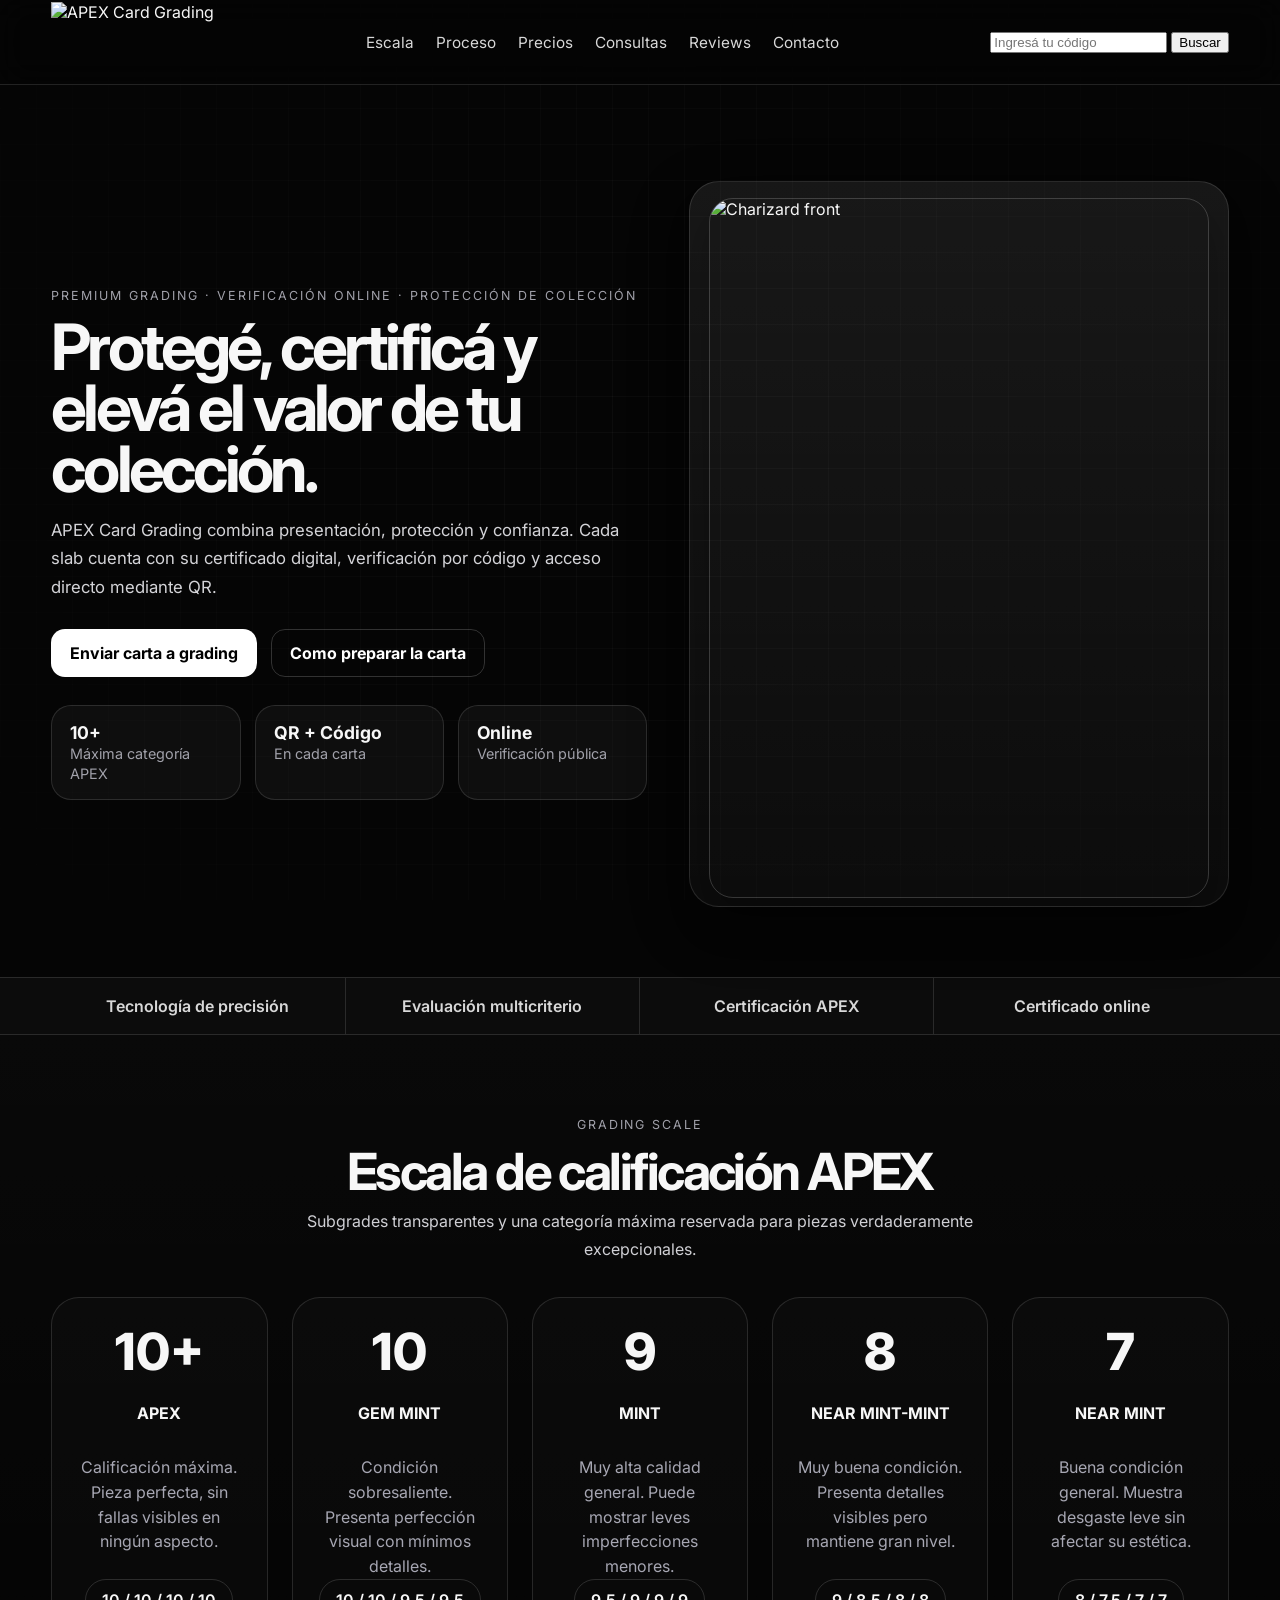
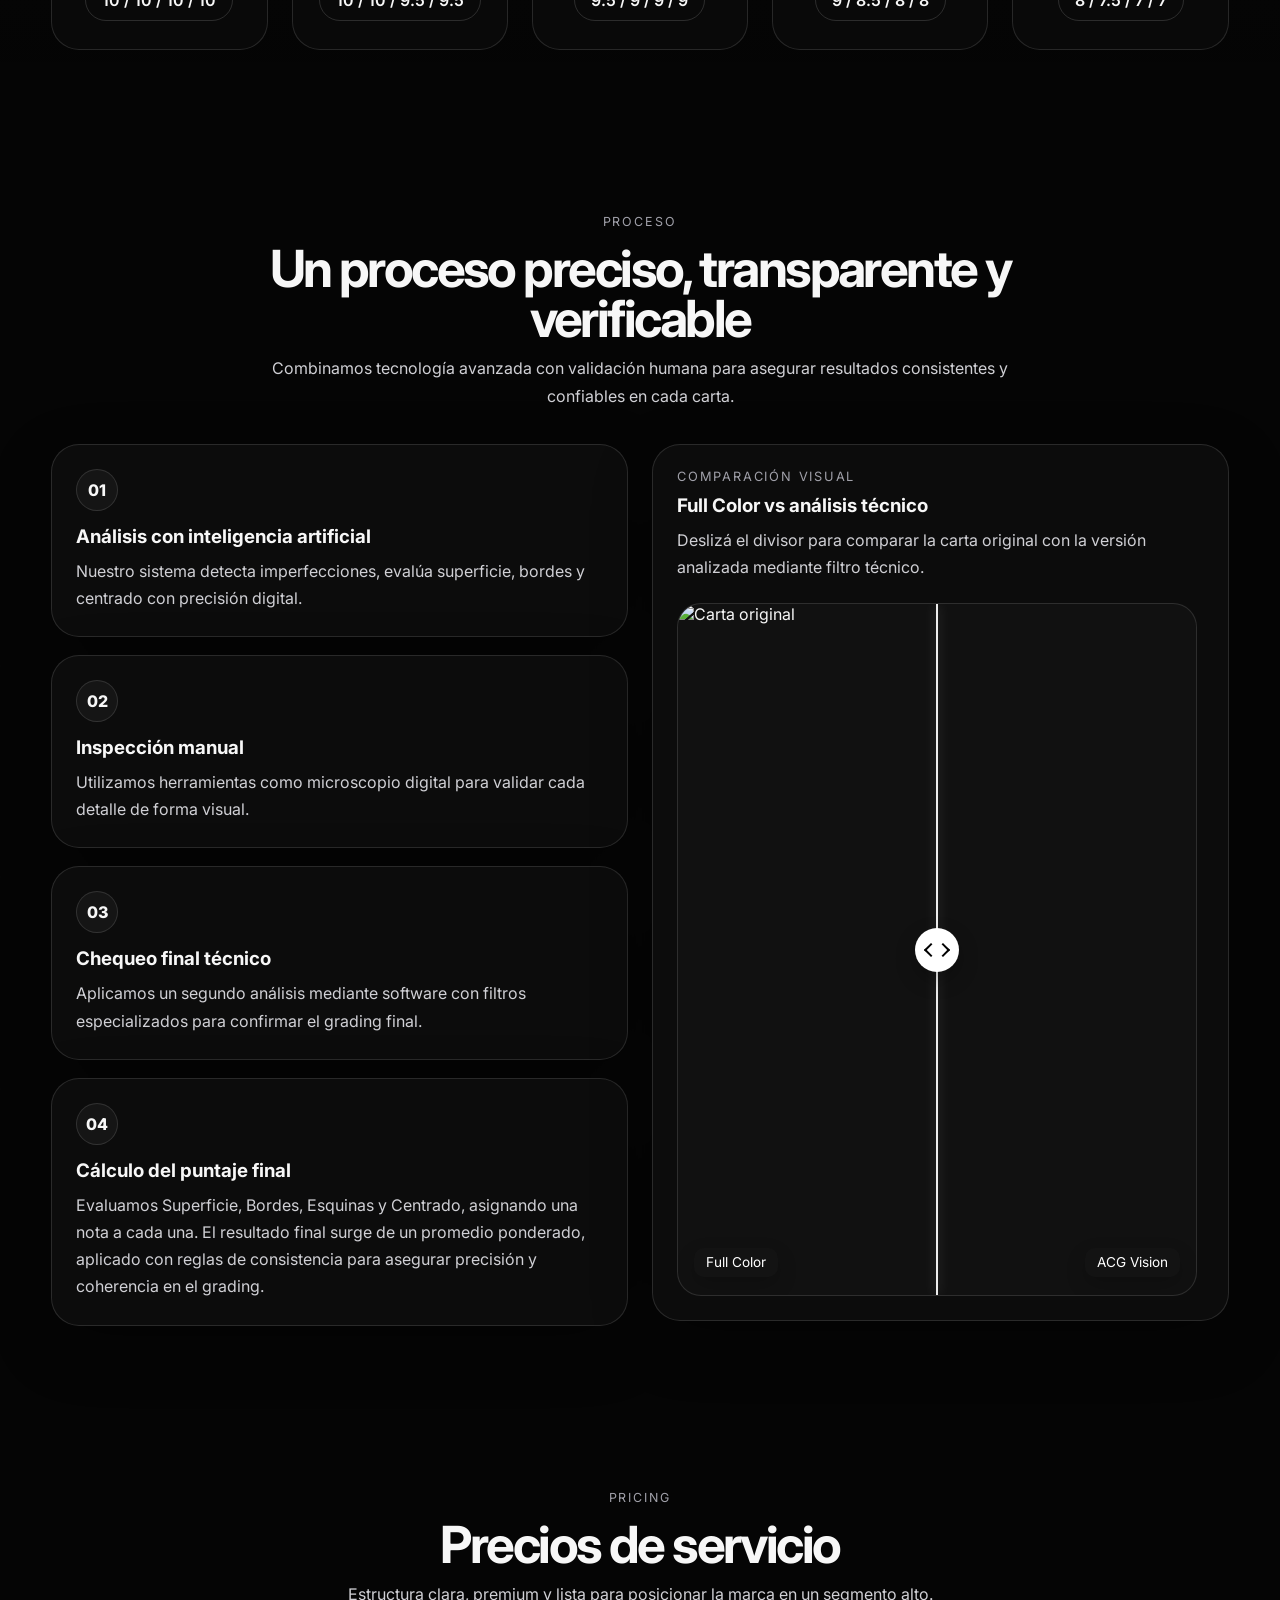
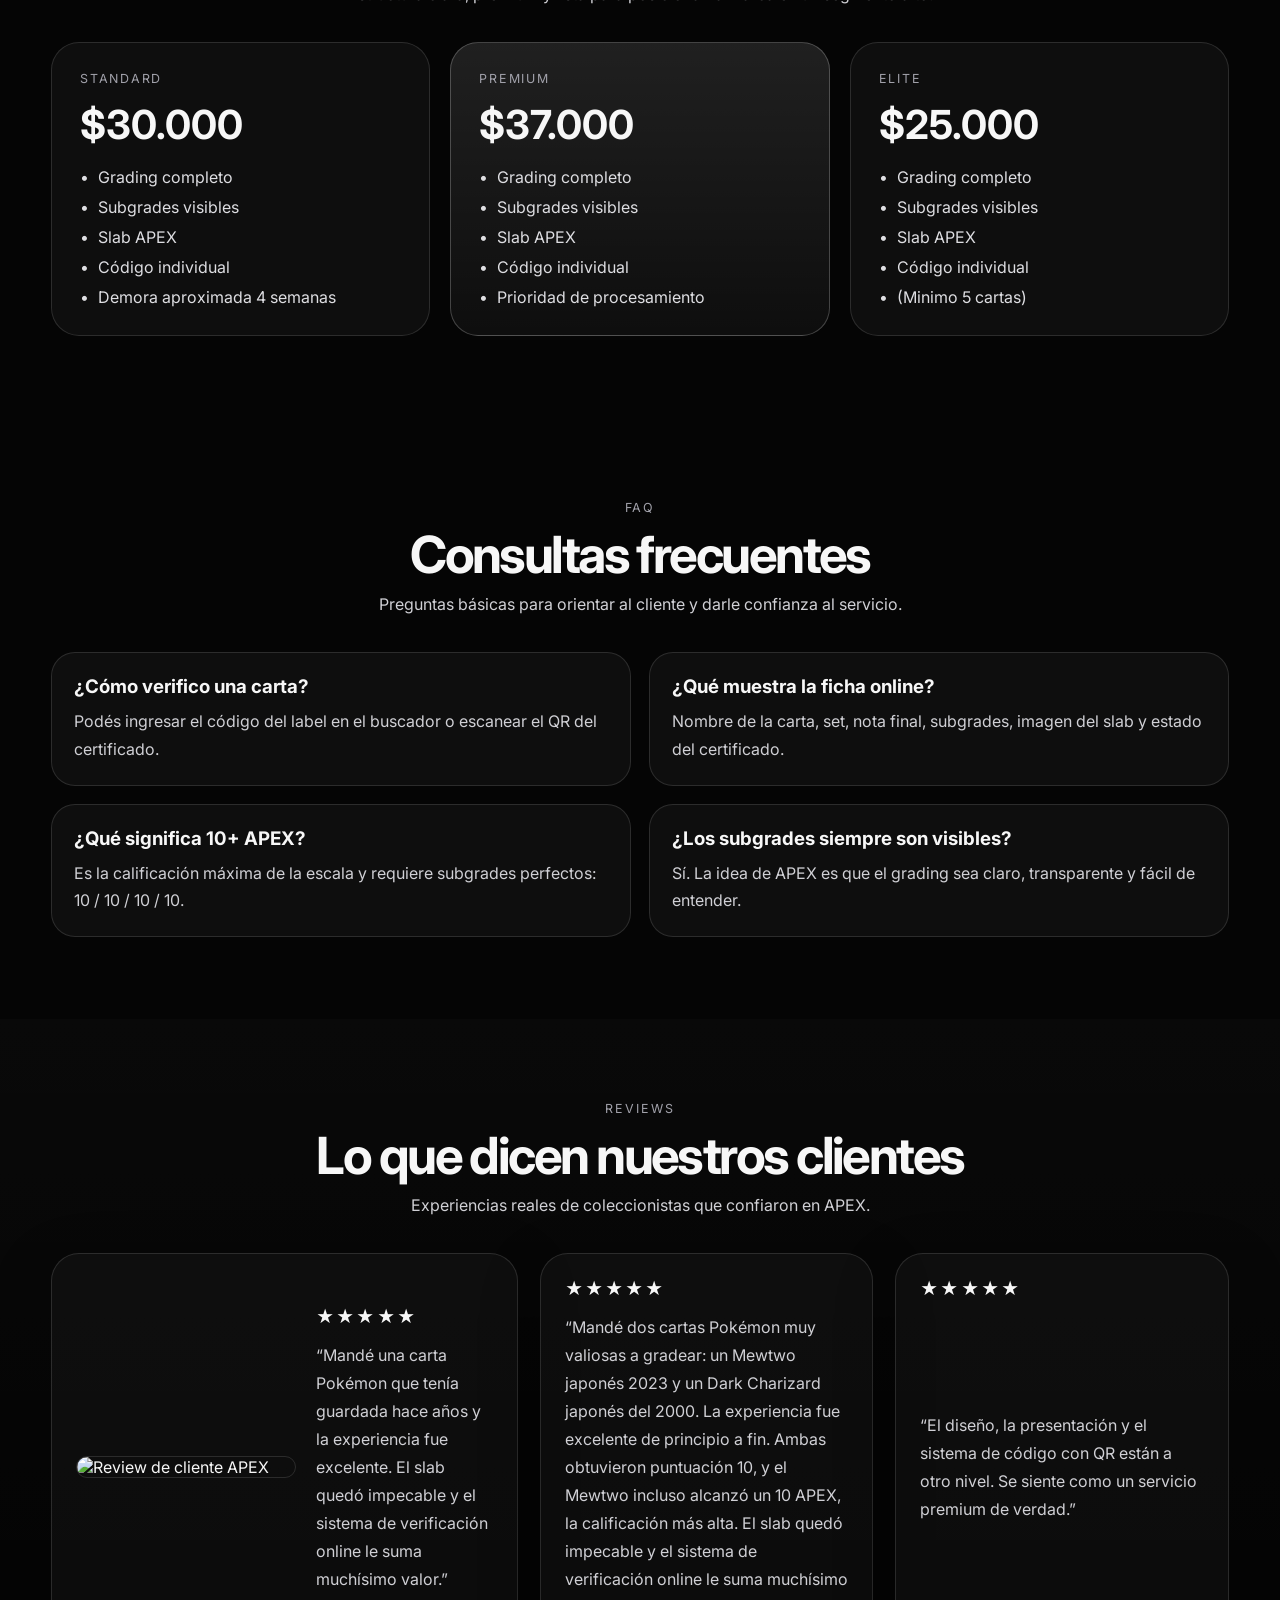
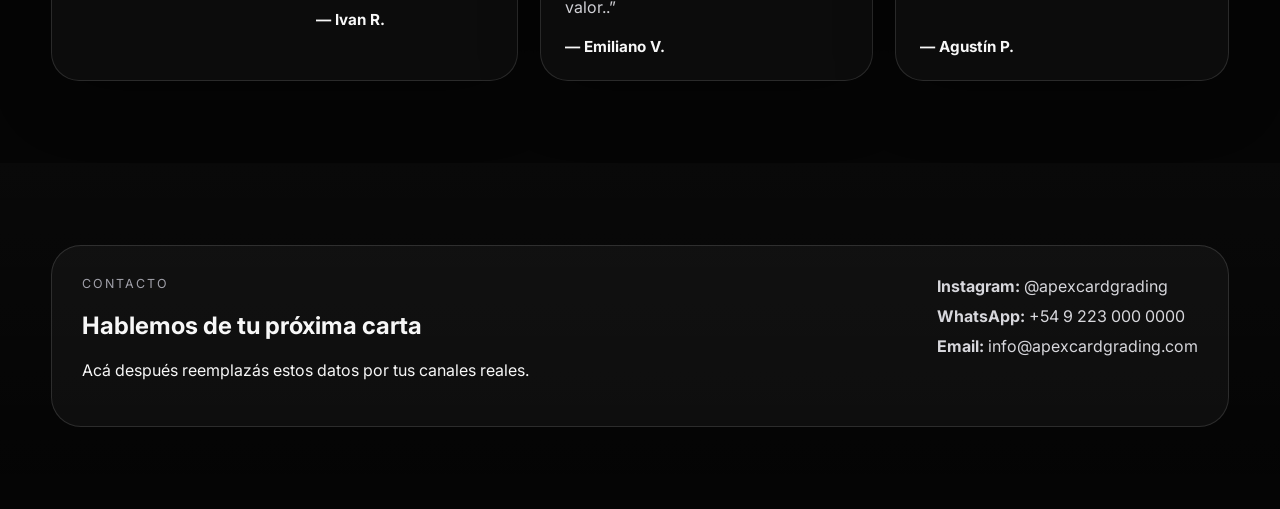
==== index.html @ 81beba3e "Add files via upload" ====
<!DOCTYPE html>
<html lang="es">
<head>
  <meta charset="UTF-8" />
  <meta name="viewport" content="width=device-width, initial-scale=1.0" />
  <title>APEX Card Grading</title>
  <meta name="description" content="APEX Card Grading. Grading premium para cartas coleccionables con verificación por código y QR." />
  <link rel="preconnect" href="https://fonts.googleapis.com">
  <link rel="preconnect" href="https://fonts.gstatic.com" crossorigin>
  <link href="https://fonts.googleapis.com/css2?family=Inter:wght@400;500;600;700;800;900&display=swap" rel="stylesheet">
  <link rel="stylesheet" href="styles.css" />
</head>
<body>
  <div class="bg-grid"></div>

  <header class="site-header">
    <div class="container nav-wrap">
      <a href="#top" class="brand">
        <img src="assets/Logo-Apex .png" alt="APEX Card Grading" class="brand-logo" />
      </a>

      <nav class="nav">
        <a href="#escala">Escala</a>
        <a href="#proceso">Proceso</a>
        <a href="#precios">Precios</a>

        <a href="#consultas">Consultas</a>
        <a href="#reviews">Reviews</a>
        <a href="#contacto">Contacto</a>
      </nav>

     <form class="header-search" id="headerSearchForm">
  <input
    type="text"
    id="headerCertInput"
    placeholder="Ingresá tu código"
    aria-label="Buscar certificado"
  />
  <button type="submit" class="header-search-btn">Buscar</button>
</form>
  </header>

  <main id="top">
    <section class="hero">
      <div class="container hero-grid">
        <div class="hero-copy">
          <p class="eyebrow">Premium grading · Verificación online · Protección de colección</p>
          <h1>Protegé, certificá y elevá el valor de tu colección.</h1>
          <p class="lead">
            APEX Card Grading combina presentación, protección y confianza. Cada slab cuenta con su
            certificado digital, verificación por código y acceso directo mediante QR.
          </p>
<div class="hero-actions">
  <a href="submit.html" class="btn btn-solid">Enviar carta a grading</a>
  <a href="how-to-prepare.html" class="btn btn-outline">Como preparar la carta</a>
</div>

          <div class="hero-stats">
            <div>
              <strong>10+</strong>
              <span>Máxima categoría APEX</span>
            </div>
            <div>
              <strong>QR + Código</strong>
              <span>En cada carta</span>
            </div>
            <div>
              <strong>Online</strong>
              <span>Verificación pública</span>
            </div>
          </div>
        </div>

        <div class="hero-card-wrap">
          <div class="floating-card">
            <div class="card-topline">
              <strong></strong>
            </div>

            <div class="flip-card" aria-label="Carta Charizard">
              <div class="flip-card-inner">
                <div class="flip-card-front">
                  <img src="assets/charizard-front.png" alt="Charizard front" />
                </div>
                <div class="flip-card-back">
                  <img src="assets/charizard-back.png" alt="Charizard back" />
                </div>
              </div>
            </div>

          </div>
        </div>
      </div>
    </section>

    <section class="trust-bar">
      <div class="container trust-grid">
        <div><span>Tecnología de precisión</span></div>
        <div><span>Evaluación multicriterio</span></div>
        <div><span>Certificación APEX</span></div>
        <div><span>Certificado online</span></div>
      </div>
    </section>

    <section class="section alt" id="escala">
      <div class="container">
        <div class="section-heading">
          <p class="eyebrow">Grading scale</p>
          <h2>Escala de calificación APEX</h2>
          <p>Subgrades transparentes y una categoría máxima reservada para piezas verdaderamente excepcionales.</p>
        </div>

        <div class="grades-grid">
          <article class="grade-card apex-plus">
            <div class="grade-number">10+</div>
            <h3>APEX</h3>
            <p>Calificación máxima. Pieza perfecta, sin fallas visibles en ningún aspecto.</p>
            <span class="grade-rule">10 / 10 / 10 / 10</span>
          </article>

          <article class="grade-card">
            <div class="grade-number">10</div>
            <h3>GEM MINT</h3>
            <p>Condición sobresaliente. Presenta perfección visual con mínimos detalles.</p>
           <span class="grade-rule">10 / 10 / 9.5 / 9.5</span>
          </article>

          

          <article class="grade-card">
            <div class="grade-number">9</div>
            <h3>MINT</h3>
            <p>Muy alta calidad general. Puede mostrar leves imperfecciones menores.</p>
            <span class="grade-rule">9.5 / 9 / 9 / 9</span>
          </article>

          <article class="grade-card">
            <div class="grade-number">8</div>
            <h3>NEAR MINT-MINT</h3>
            <p>Muy buena condición. Presenta detalles visibles pero mantiene gran nivel.</p>
            <span class="grade-rule">9 / 8.5 / 8 / 8</span>
          </article>

          <article class="grade-card">
            <div class="grade-number">7</div>
            <h3>NEAR MINT</h3>
            <p>Buena condición general. Muestra desgaste leve sin afectar su estética.</p>
            <span class="grade-rule">8 / 7.5 / 7 / 7</span>
          </article>
        </div>
      </div>
    </section>

        </div>
      </div>
    </section>

    <section class="section" id="proceso">
  <div class="container">
    <div class="section-heading">
      <p class="eyebrow">Proceso</p>
      <h2>Un proceso preciso, transparente y verificable</h2>
      <p>
        Combinamos tecnología avanzada con validación humana para asegurar
        resultados consistentes y confiables en cada carta.
      </p>
    </div>

    <div class="process-grid">
      <div class="process-steps">
        <article class="process-card">
          <span class="process-number">01</span>
          <h3>Análisis con inteligencia artificial</h3>
          <p>
            Nuestro sistema detecta imperfecciones, evalúa superficie, bordes y
            centrado con precisión digital.
          </p>
        </article>

        <article class="process-card">
          <span class="process-number">02</span>
          <h3>Inspección manual</h3>
          <p>
            Utilizamos herramientas como microscopio digital para validar cada
            detalle de forma visual.
          </p>
        </article>

        <article class="process-card">
          <span class="process-number">03</span>
          <h3>Chequeo final técnico</h3>
          <p>
            Aplicamos un segundo análisis mediante software con filtros
            especializados para confirmar el grading final.
          </p>
        </article>

                <article class="process-card">
          <span class="process-number">04</span>
          <h3>Cálculo del puntaje final</h3>
          <p>
            Evaluamos Superficie, Bordes, Esquinas y Centrado, asignando una nota a cada una.
            El resultado final surge de un promedio ponderado, aplicado con reglas de
            consistencia para asegurar precisión y coherencia en el grading.
          </p>
        </article>
      </div>

      <div class="process-visual-card">
        <p class="process-visual-label">Comparación visual</p>
        <h3>Full Color vs análisis técnico</h3>
        <p class="process-visual-copy">
          Deslizá el divisor para comparar la carta original con la versión
          analizada mediante filtro técnico.
        </p>
<div class="image-compare" id="imageCompare">
  <img
    src="assets/card-original.png"
    alt="Carta original"
    class="compare-base"
  />

  <img
    src="assets/card-ai-scan.png"
    alt="Carta con filtro técnico"
    class="compare-top"
    id="compareTop"
  />

  <div class="compare-divider" id="compareDivider">
    <span class="compare-handle"></span>
  </div>

  <div class="compare-tag compare-tag-left">Full Color</div>
  <div class="compare-tag compare-tag-right">ACG Vision</div>
</div>
      </div>
    </div>
  </div>
</section>

</section>

    <section class="section" id="precios">
      <div class="container">
        <div class="section-heading">
          <p class="eyebrow">Pricing</p>
          <h2>Precios de servicio</h2>
          <p>Estructura clara, premium y lista para posicionar la marca en un segmento alto.</p>
        </div>

        <div class="pricing-grid">
          <article class="pricing-card">
            <p class="plan-tag">STANDARD</p>
            <h3>$30.000</h3>
            <ul>
              <li>Grading completo</li>
              <li>Subgrades visibles</li>
              <li>Slab APEX</li>
              <li>Código individual</li>
              <li>Demora aproximada 4 semanas</li>
            </ul>
          </article>

          <article class="pricing-card featured">
            <p class="plan-tag">PREMIUM</p>
            <h3>$37.000</h3>
            <ul>
              <li>Grading completo</li>
              <li>Subgrades visibles</li>
              <li>Slab APEX</li>
              <li>Código individual</li>
              <li>Prioridad de procesamiento</li>
            </ul>
          </article>

          <article class="pricing-card">
            <p class="plan-tag">ELITE</p>
            <h3>$25.000</h3>
            <ul>
              <li>Grading completo</li>
              <li>Subgrades visibles</li>
              <li>Slab APEX</li>
              <li>Código individual</li>
              <li>(Minimo 5 cartas)</li>
            </ul>
          </article>
        </div>
      </div>
    </section>




    <section class="section" id="consultas">
      <div class="container">
        <div class="section-heading">
          <p class="eyebrow">FAQ</p>
          <h2>Consultas frecuentes</h2>
          <p>Preguntas básicas para orientar al cliente y darle confianza al servicio.</p>
        </div>

        <div class="faq-grid">
          <article class="faq-card">
            <h3>¿Cómo verifico una carta?</h3>
            <p>Podés ingresar el código del label en el buscador o escanear el QR del certificado.</p>
          </article>

          <article class="faq-card">
            <h3>¿Qué muestra la ficha online?</h3>
            <p>Nombre de la carta, set, nota final, subgrades, imagen del slab y estado del certificado.</p>
          </article>

          <article class="faq-card">
            <h3>¿Qué significa 10+ APEX?</h3>
            <p>Es la calificación máxima de la escala y requiere subgrades perfectos: 10 / 10 / 10 / 10.</p>
          </article>

          <article class="faq-card">
            <h3>¿Los subgrades siempre son visibles?</h3>
            <p>Sí. La idea de APEX es que el grading sea claro, transparente y fácil de entender.</p>
          </article>
        </div>
      </div>
    </section>

<section class="section alt" id="reviews">
  <div class="container">
    <div class="section-heading">
      <p class="eyebrow">Reviews</p>
      <h2>Lo que dicen nuestros clientes</h2>
      <p>Experiencias reales de coleccionistas que confiaron en APEX.</p>
    </div>

    <div class="reviews-grid">
      <article class="review-card review-card-featured">
        <div class="review-image-wrap">
          <img src="assets/review-example copia.png" alt="Review de cliente APEX" class="review-image" />
        </div>

        <div class="review-content">
          <div class="review-stars">★★★★★</div>
          <p class="review-text">
            “Mandé una carta Pokémon que tenía guardada hace años y la experiencia fue excelente.
            El slab quedó impecable y el sistema de verificación online le suma muchísimo valor.”
          </p>
          <span class="review-author">— Ivan R.</span>
        </div>
      </article>

      <article class="review-card">
        <div class="review-stars">★★★★★</div>
        <p class="review-text">
          “Mandé dos cartas Pokémon muy valiosas a gradear:
          un Mewtwo japonés 2023 y un Dark Charizard japonés del 2000.
          La experiencia fue excelente de principio a fin. Ambas obtuvieron puntuación 10,
          y el Mewtwo incluso alcanzó un 10 APEX, la calificación más alta.
          El slab quedó impecable y el sistema de verificación online le suma muchísimo valor..” 
        </p>
        <span class="review-author">— Emiliano V.</span>
      </article>

      <article class="review-card">
        <div class="review-stars">★★★★★</div>
        <p class="review-text">
          “El diseño, la presentación y el sistema de código con QR están a otro nivel. Se siente
          como un servicio premium de verdad.”
        </p>
        <span class="review-author">— Agustín P.</span>
      </article>
    </div>
  </div>
</section>

    <section class="section alt" id="contacto">
      <div class="container">
        <div class="contact-card">
          <div>
            <p class="eyebrow">Contacto</p>
            <h2>Hablemos de tu próxima carta</h2>
            <p>Acá después reemplazás estos datos por tus canales reales.</p>
          </div>

          <div class="contact-info">
            <p><strong>Instagram:</strong> @apexcardgrading</p>
            <p><strong>WhatsApp:</strong> +54 9 223 000 0000</p>
            <p><strong>Email:</strong> info@apexcardgrading.com</p>
          </div>
        </div>
      </div>
    </section>
  </main>

  <script src="data.js"></script>
  <script src="script.js"></script>

  <script src="data.js"></script>

<script>
  document.addEventListener("DOMContentLoaded", function () {
    const input = document.getElementById("certInput");
    const button = document.getElementById("verifyBtn");
    const result = document.getElementById("verifyResult");

    if (!input || !button || !result) {
      console.error("Faltan elementos del buscador");
      return;
    }

    button.addEventListener("click", function () {
      const code = input.value.trim();

      if (!code) {
        result.textContent = "Ingresá un número de certificado.";
        return;
      }

      if (window.certificates && window.certificates[code]) {
        result.textContent = "Certificado encontrado.";
        window.location.href = "verify.html?id=" + encodeURIComponent(code);
      } else {
        result.textContent = "Certificado no encontrado.";
      }
    });

    input.addEventListener("keydown", function (event) {
      if (event.key === "Enter") {
        event.preventDefault();
        button.click();
      }
    });
  });
</script>
<script src="data.js"></script>

<script>
  document.addEventListener("DOMContentLoaded", function () {
    const certificates = window.certificates || {};

    // Buscador de la sección "verificación"
    const input = document.getElementById("certInput");
    const button = document.getElementById("verifyBtn");
    const result = document.getElementById("verifyResult");

    if (input && button && result) {
      const runMainSearch = function () {
        const code = input.value.trim();

        if (!code) {
          result.textContent = "Ingresá un número de certificado.";
          return;
        }

        if (certificates[code]) {
          result.textContent = "Certificado encontrado.";
          window.location.href = "verify.html?id=" + encodeURIComponent(code);
        } else {
          result.textContent = "Certificado no encontrado.";
        }
      };

      button.addEventListener("click", runMainSearch);

      input.addEventListener("keydown", function (event) {
        if (event.key === "Enter") {
          event.preventDefault();
          runMainSearch();
        }
      });
    }

    // Buscador del header
    const headerForm = document.getElementById("headerSearchForm");
    const headerInput = document.getElementById("headerCertInput");

    if (headerForm && headerInput) {
      headerForm.addEventListener("submit", function (event) {
        event.preventDefault();

        const code = headerInput.value.trim();

        if (!code) {
          alert("Ingresá un número de certificado.");
          return;
        }

        if (certificates[code]) {
          window.location.href = "verify.html?id=" + encodeURIComponent(code);
        } else {
          alert("Certificado no encontrado.");
        }
      });
    }
  });
</script>
  
</body>
</html>
---- styles.css ----
:root{
  --bg:#050505;
  --bg-soft:#0d0d0f;
  --card:rgba(255,255,255,0.04);
  --card-strong:rgba(255,255,255,0.07);
  --line:rgba(255,255,255,0.12);
  --line-strong:rgba(255,255,255,0.18);
  --white:#f7f7f7;
  --muted:#a1a1aa;
  --accent:#ffffff;
  --shadow:0 20px 60px rgba(0,0,0,.32);
}

*{box-sizing:border-box}
html{scroll-behavior:smooth}
body{
  margin:0;
  background:var(--bg);
  color:var(--white);
  font-family:"Inter", Arial, Helvetica, sans-serif;
}
img{max-width:100%;display:block}
a{text-decoration:none;color:inherit}
.container{width:min(1180px, 92vw);margin:0 auto}

.bg-grid{
  position:fixed;
  inset:0;
  background:
    linear-gradient(rgba(255,255,255,0.03) 1px, transparent 1px),
    linear-gradient(90deg, rgba(255,255,255,0.03) 1px, transparent 1px);
  background-size:36px 36px;
  mask-image:radial-gradient(circle at center, rgba(0,0,0,1), rgba(0,0,0,.1));
  pointer-events:none;
  z-index:-1;
}

.site-header{
  position:sticky;
  top:0;
  z-index:100;
  background:rgba(5,5,5,.78);
  backdrop-filter:blur(16px);
  border-bottom:1px solid var(--line);
}
.nav-wrap{
  min-height:84px;
  display:flex;
  align-items:center;
  justify-content:space-between;
  gap:24px;
}
.brand{
  display:flex;
  align-items:center;
  gap:14px;
}
.brand-logo{
  height:80px;
  width:auto;
}
.nav{
  display:flex;
  gap:22px;
  align-items:center;
}
.nav a{
  color:#d8d8d8;
  font-size:.96rem;
}
.nav a:hover{color:#fff}

.btn{
  display:inline-flex;
  align-items:center;
  justify-content:center;
  min-height:48px;
  padding:0 18px;
  border-radius:14px;
  font-weight:700;
  transition:.2s ease;
  cursor:pointer;
  border:1px solid transparent;
}
.btn-solid{
  background:#fff;
  color:#000;
}
.btn-solid:hover{transform:translateY(-1px)}
.btn-outline{
  border-color:var(--line-strong);
  background:transparent;
  color:#fff;
}
.btn-outline:hover{
  background:rgba(255,255,255,0.05);
}
.btn-light{
  border-color:var(--line-strong);
  background:rgba(255,255,255,0.05);
  color:#fff;
}

.hero{
  padding:96px 0 70px;
}
.hero-grid{
  display:grid;
  grid-template-columns:1.05fr .95fr;
  gap:42px;
  align-items:center;
}
.eyebrow{
  margin:0 0 14px;
  color:var(--muted);
  text-transform:uppercase;
  letter-spacing:.16em;
  font-size:.78rem;
}
h1{
  margin:0 0 16px;
  font-size:clamp(2.4rem, 5vw, 5.2rem);
  line-height:.95;
  letter-spacing:-.06em;
}
.lead{
  margin:0;
  color:#d4d4d8;
  font-size:1.05rem;
  line-height:1.7;
  max-width:680px;
}
.hero-actions{
  display:flex;
  gap:14px;
  flex-wrap:wrap;
  margin:28px 0;
}
.hero-stats{
  display:grid;
  grid-template-columns:repeat(3,1fr);
  gap:14px;
  max-width:720px;
}
.hero-stats div{
  border:1px solid var(--line);
  background:var(--card);
  border-radius:20px;
  padding:16px 18px;
}
.hero-stats strong{
  display:block;
  font-size:1.1rem;
}
.hero-stats span{
  color:var(--muted);
  font-size:.9rem;
}

.floating-card{
  border:1px solid var(--line);
  background:linear-gradient(180deg, rgba(255,255,255,0.08), rgba(255,255,255,0.03));
  border-radius:30px;
  padding:8px;
  box-shadow:var(--shadow);
}
.card-topline{
  display:flex;
  align-items:center;
  justify-content:space-between;
  gap:14px;
  margin-bottom:8px;
  color:#d5d5d5;
  font-size:.88rem;
}
.flip-card{
  width:min(100%, 500px);
  aspect-ratio: 0.714 / 1;
  perspective:1200px;
  margin:0 auto;
}
.flip-card-inner{
  position:relative;
  width:100%;
  height:100%;
  transition:transform .8s cubic-bezier(.2,.7,.2,1);
  transform-style:preserve-3d;
}
.flip-card:hover .flip-card-inner{
  transform:rotateY(180deg);
}
.flip-card-front,
.flip-card-back{
  position:absolute;
  inset:0;
  backface-visibility:hidden;
  border-radius:24px;
  overflow:hidden;
  border:1px solid rgba(255,255,255,.18);
  box-shadow:0 20px 40px rgba(0,0,0,.28);
}
.flip-card-front img,
.flip-card-back img{
  width:100%;
  height:100%;
  object-fit:cover;
}
.flip-card-back{
  transform:rotateY(180deg);
}
.hover-note{
  margin:14px 0 0;
  color:var(--muted);
  text-align:center;
  font-size:.92rem;
}

.trust-bar{
  border-top:1px solid var(--line);
  border-bottom:1px solid var(--line);
  background:rgba(255,255,255,0.03);
}
.trust-grid{
  display:grid;
  grid-template-columns:repeat(4,1fr);
}
.trust-grid div{
  padding:18px 12px;
  text-align:center;
  border-right:1px solid var(--line);
}
.trust-grid div:last-child{border-right:none}
.trust-grid span{
  color:#d8d8d8;
  font-weight:600;
}

.section{
  padding:82px 0;
}
.section.alt{
  background:linear-gradient(180deg, rgba(255,255,255,0.02), rgba(255,255,255,0.00));
}
.section-heading{
  text-align:center;
  max-width:760px;
  margin:0 auto 34px;
}
.section-heading.left{
  text-align:left;
  margin:0;
}
.section-heading h2{
  margin:0 0 12px;
  font-size:clamp(2rem, 4vw, 3.4rem);
  line-height:.98;
  letter-spacing:-.05em;
}
.section-heading p:last-child{
  margin:0;
  color:#d0d0d5;
  line-height:1.7;
}

.grades-grid {
  display: grid;
  grid-template-columns: repeat(5, 1fr);
  gap: 24px;
  align-items: stretch;
}

.grade-card {
  min-height: 335px;
  border: 1px solid rgba(255,255,255,0.12);
  background: rgba(255,255,255,0.02);
  border-radius: 28px;
  padding: 28px 24px;
  display: flex;
  flex-direction: column;
  text-align: center;
}

.grade-card .grade-number {
  font-size: 3.2rem;
  line-height: 1;
  font-weight: 800;
  margin-bottom: 10px;
}

.grade-card h3 {
  margin: 0 0 16px;
  font-size: 1rem;
  min-height: 52px;
  display: flex;
  align-items: center;
  justify-content: center;
}

.grade-card p {
  margin: 0;
  color: #a7a7b3;
  line-height: 1.55;
  max-width: 220px;
  margin-left: auto;
  margin-right: auto;
}

.grade-card .grade-rule {
  margin-top: auto;
  align-self: center;
  display: inline-flex;
  align-items: center;
  justify-content: center;
  min-height: 42px;
  padding: 0 16px;
  border-radius: 999px;
  border: 1px solid rgba(255,255,255,0.14);
  font-weight: 600;
}

@media (max-width: 1200px) {
  .grades-grid {
    grid-template-columns: repeat(3, 1fr);
  }
}

@media (max-width: 768px) {
  .grades-grid {
    grid-template-columns: 1fr;
  }

  .grade-card {
    min-height: auto;
  }

  .grade-card h3 {
    min-height: auto;
  }
}

.pricing-grid{
  display:grid;
  grid-template-columns:repeat(3,1fr);
  gap:20px;
}
.pricing-card{
  border:1px solid var(--line);
  background:var(--card);
  border-radius:28px;
  padding:28px;
}
.pricing-card.featured{
  border-color:rgba(255,255,255,0.22);
  background:linear-gradient(180deg, rgba(255,255,255,0.11), rgba(255,255,255,0.04));
}
.plan-tag{
  margin:0 0 14px;
  color:var(--muted);
  letter-spacing:.14em;
  text-transform:uppercase;
  font-size:.78rem;
}
.pricing-card h3{
  font-size:2.5rem;
  margin:0 0 18px;
}
.pricing-card ul{
  list-style:none;
  padding:0;
  margin:0;
  display:grid;
  gap:10px;
}
.pricing-card li{
  padding-left:18px;
  position:relative;
  color:#dedee2;
}
.pricing-card li::before{
  content:"•";
  position:absolute;
  left:0;
  top:0;
}

.verification-layout{
  display:grid;
  grid-template-columns:1fr 1fr;
  gap:26px;
  align-items:center;
}
.verify-box{
  border:1px solid var(--line);
  background:var(--card);
  border-radius:28px;
  padding:26px;
  display:grid;
  gap:12px;
}
.verify-box label{
  font-size:.92rem;
  color:#d9d9de;
}
.verify-form{
  display:flex;
  gap:12px;
  flex-wrap:wrap;
}
.verify-form input{
  flex:1 1 320px;
  min-height:52px;
  border-radius:14px;
  border:1px solid var(--line);
  background:rgba(255,255,255,0.03);
  color:#fff;
  padding:0 14px;
  font-size:1rem;
}
.verify-result{
  min-height:24px;
  color:#d6d6db;
}
.verify-help{
  margin:0;
  color:var(--muted);
  line-height:1.6;
}

.faq-grid{
  display:grid;
  grid-template-columns:repeat(2,1fr);
  gap:18px;
}
.faq-card{
  border:1px solid var(--line);
  background:var(--card);
  border-radius:24px;
  padding:22px;
}
.faq-card h3{
  margin-top:0;
  margin-bottom:10px;
}
.faq-card p{
  margin:0;
  color:#d0d0d5;
  line-height:1.7;
}

.contact-card{
  border:1px solid var(--line);
  background:var(--card);
  border-radius:30px;
  padding:30px;
  display:flex;
  justify-content:space-between;
  align-items:flex-start;
  gap:28px;
}
.contact-info p{
  margin:0 0 10px;
  color:#d7d7dc;
}

@media (max-width: 1050px){
  .hero-grid,
  .verification-layout,
  .certificate-layout{
    grid-template-columns:1fr;
  }
  .grades-grid{
    grid-template-columns:repeat(2,1fr);
  }
}

@media (max-width: 820px){
  .nav{display:none}
  .hero-stats,
  .trust-grid,
  .pricing-grid,
  .faq-grid,
  .cert-grid,
  .subgrades-grid{
    grid-template-columns:1fr;
  }
  .grades-grid{
    grid-template-columns:1fr;
  }
  .contact-card{
    flex-direction:column;
  }
  .brand-logo{
    height:38px;
  }
  .site-header .btn-light{
    display:none;
  }
}.reviews-grid {
  display: grid;
  grid-template-columns: 1.4fr 1fr 1fr;
  gap: 22px;
  align-items: stretch;
}

.review-card {
  border: 1px solid var(--line);
  background: rgba(255,255,255,0.03);
  border-radius: 28px;
  padding: 24px;
  box-shadow: var(--shadow);
  display: flex;
  flex-direction: column;
  justify-content: space-between;
}

.review-card-featured {
  display: grid;
  grid-template-columns: 220px 1fr;
  gap: 20px;
  align-items: center;
}

.review-image-wrap {
  width: 100%;
}

.review-image {
  width: 100%;
  height: 100%;
  max-height: 260px;
  object-fit: cover;
  border-radius: 20px;
  border: 1px solid var(--line);
  display: block;
}

.review-stars {
  font-size: 1.1rem;
  letter-spacing: 0.12em;
  margin-bottom: 14px;
}

.review-text {
  margin: 0 0 16px;
  color: #d0d0d5;
  line-height: 1.75;
  font-size: 1rem;
}

.review-author {
  color: var(--white);
  font-weight: 700;
  font-size: 0.95rem;
}

@media (max-width: 1050px) {
  .reviews-grid {
    grid-template-columns: 1fr;
  }

  .review-card-featured {
    grid-template-columns: 1fr;
  }

  .review-image {
    max-height: 320px;
  }
}

.process-grid {
  display: grid;
  grid-template-columns: 1fr 1fr;
  gap: 24px;
  align-items: start;
}

.process-steps {
  display: grid;
  gap: 18px;
}

.process-card,
.process-visual-card {
  border: 1px solid var(--line);
  background: rgba(255,255,255,0.03);
  border-radius: 28px;
  padding: 24px;
  box-shadow: var(--shadow);
}

.process-number {
  display: inline-flex;
  align-items: center;
  justify-content: center;
  width: 42px;
  height: 42px;
  border-radius: 999px;
  border: 1px solid var(--line);
  background: rgba(255,255,255,0.04);
  font-weight: 800;
  margin-bottom: 14px;
  color: var(--white);
}

.process-card h3,
.process-visual-card h3 {
  margin-top: 0;
  margin-bottom: 10px;
}

.process-card p,
.process-visual-copy {
  margin: 0;
  color: #d0d0d5;
  line-height: 1.7;
}

.process-visual-label {
  margin: 0 0 10px;
  color: var(--muted);
  text-transform: uppercase;
  letter-spacing: 0.14em;
  font-size: 0.8rem;
}

.image-compare {
  position: relative;
  width: 100%;
  max-width: 520px;
  aspect-ratio: 3 / 4;
  margin-top: 22px;
  overflow: hidden;
  border-radius: 24px;
  border: 1px solid var(--line);
  background: #111;
  user-select: none;
}

.compare-base,
.compare-top {
  position: absolute;
  inset: 0;
  width: 100%;
  height: 100%;
  object-fit: cover;
  display: block;
}

.compare-base {
  z-index: 1;
}

.compare-top {
  z-index: 2;
  clip-path: inset(0 0 0 50%);
}

.compare-divider {
  position: absolute;
  top: 0;
  left: 50%;
  width: 2px;
  height: 100%;
  background: rgba(255,255,255,0.92);
  transform: translateX(-50%);
  cursor: ew-resize;
  z-index: 4;
  box-shadow: 0 0 12px rgba(255,255,255,0.25);
}

.compare-handle {
  position: absolute;
  top: 50%;
  left: 50%;
  width: 44px;
  height: 44px;
  transform: translate(-50%, -50%);
  border-radius: 999px;
  background: #fff;
  box-shadow: 0 8px 20px rgba(0,0,0,0.25);
}

.compare-handle::before,
.compare-handle::after {
  content: "";
  position: absolute;
  top: 50%;
  width: 8px;
  height: 8px;
  border-top: 2px solid #000;
  border-right: 2px solid #000;
}

.compare-handle::before {
  left: 11px;
  transform: translateY(-50%) rotate(225deg);
}

.compare-handle::after {
  right: 11px;
  transform: translateY(-50%) rotate(45deg);
}

.compare-tag {
  position: absolute;
  bottom: 18px;
  z-index: 5;
  background: rgba(20,20,20,0.88);
  color: #fff;
  padding: 8px 12px;
  border-radius: 10px;
  font-size: 0.85rem;
  line-height: 1;
  box-shadow: 0 8px 20px rgba(0,0,0,0.2);
}

.compare-tag-left {
  left: 16px;
}

.compare-tag-right {
  right: 16px;
}

@media (max-width: 1050px) {
  .process-grid {
    grid-template-columns: 1fr;
  }

  .image-compare {
    max-width: 100%;
  }
}

/* ===== HOW TO PREPARE PAGE ===== */

.prepare-page {
  display: grid;
  gap: 36px;
}

/* HERO */
.prepare-hero {
  max-width: 760px;
}

.prepare-hero h1 {
  margin: 0 0 14px;
  font-size: clamp(2.2rem, 4vw, 4rem);
  line-height: 0.98;
  letter-spacing: -0.05em;
}

.prepare-lead {
  margin: 0;
  color: #d0d0d5;
  line-height: 1.75;
  font-size: 1.02rem;
}

/* GRID PRINCIPAL */
.prepare-grid {
  display: grid;
  grid-template-columns: 0.95fr 1.05fr;
  gap: 26px;
  align-items: start;
}

/* IMAGEN */
.prepare-image-card {
  border: 1px solid var(--line);
  background: rgba(255,255,255,0.03);
  border-radius: 28px;
  padding: 14px;
  box-shadow: var(--shadow);
  overflow: hidden;
}

.prepare-image {
  width: 100%;
  display: block;
  border-radius: 20px;
  transition: transform 0.4s ease;
}

/* efecto hover PRO */
.prepare-image-card:hover .prepare-image {
  transform: scale(1.04);
}

/* STEPS */
.prepare-steps {
  display: grid;
  gap: 16px;
}

.prepare-step-card {
  border: 1px solid var(--line);
  background: rgba(255,255,255,0.03);
  border-radius: 22px;
  padding: 18px;
  display: grid;
  grid-template-columns: 52px 1fr;
  gap: 16px;
  align-items: start;
  box-shadow: var(--shadow);
  transition: all 0.2s ease;
}

/* hover más premium */
.prepare-step-card:hover {
  transform: translateY(-3px);
  border-color: rgba(255,255,255,0.25);
  background: rgba(255,255,255,0.05);
}

.prepare-step-number {
  width: 52px;
  height: 52px;
  border-radius: 999px;
  border: 1px solid rgba(255,255,255,0.14);
  background: rgba(255,255,255,0.05);
  display: flex;
  align-items: center;
  justify-content: center;
  font-weight: 800;
  font-size: 1rem;
  color: var(--white);
}

.prepare-step-card h3 {
  margin: 2px 0 8px;
  font-size: 1.05rem;
}

.prepare-step-card p {
  margin: 0;
  color: #d0d0d5;
  line-height: 1.65;
}

/* CAJA FINAL */
.prepare-note-box {
  border: 1px solid var(--line);
  background: rgba(255,255,255,0.03);
  border-radius: 28px;
  padding: 22px;
  box-shadow: var(--shadow);
}

.prepare-note-box h2 {
  margin: 0 0 14px;
  font-size: 1.5rem;
}

.prepare-note-box ul {
  margin: 0;
  padding-left: 18px;
  color: #d0d0d5;
  line-height: 1.9;
}

/* BOTONES */
.prepare-actions {
  display: flex;
  gap: 14px;
  flex-wrap: wrap;
}

/* RESPONSIVE */
@media (max-width: 980px) {
  .prepare-grid {
    grid-template-columns: 1fr;
  }

  .prepare-image-card {
    order: -1;
  }
}
/* ===== SUBMIT PAGE ===== */

.submit-page {
  display: grid;
  gap: 36px;
}

.submit-hero {
  max-width: 760px;
}

.submit-hero h1 {
  margin: 0 0 14px;
  font-size: clamp(2.2rem, 4vw, 4rem);
  line-height: 0.98;
  letter-spacing: -0.05em;
}

.submit-lead {
  margin: 0;
  color: #d0d0d5;
  line-height: 1.75;
  font-size: 1.02rem;
}

.submit-grid {
  display: grid;
  grid-template-columns: 1.1fr 0.9fr;
  gap: 26px;
  align-items: start;
}

.submit-form-card,
.submit-info-card,
.submit-steps-card,
.submit-note-card {
  border: 1px solid var(--line);
  background: rgba(255,255,255,0.03);
  border-radius: 28px;
  padding: 24px;
  box-shadow: var(--shadow);
}

.submit-form {
  display: grid;
  gap: 18px;
}

.form-row {
  display: grid;
  grid-template-columns: 1fr 1fr;
  gap: 16px;
}

.form-group {
  display: flex;
  flex-direction: column;
  gap: 8px;
}

.form-group label {
  font-size: 0.92rem;
  color: #d8d8de;
}

.form-group input,
.form-group select,
.form-group textarea {
  width: 100%;
  border-radius: 14px;
  border: 1px solid var(--line);
  background: rgba(255,255,255,0.04);
  color: var(--white);
  padding: 14px 14px;
  font-size: 0.96rem;
  outline: none;
  transition: border-color 0.2s ease, background 0.2s ease;
  font-family: inherit;
}

.form-group input:focus,
.form-group select:focus,
.form-group textarea:focus {
  border-color: rgba(255,255,255,0.24);
  background: rgba(255,255,255,0.06);
}

.form-group textarea {
  resize: vertical;
  min-height: 120px;
}

.submit-actions {
  display: flex;
  gap: 14px;
  flex-wrap: wrap;
  margin-top: 4px;
}

.submit-side {
  display: grid;
  gap: 20px;
}

.submit-info-label {
  margin: 0 0 10px;
  color: var(--muted);
  text-transform: uppercase;
  letter-spacing: 0.14em;
  font-size: 0.8rem;
}

.submit-info-card h2 {
  margin: 0 0 12px;
  font-size: 1.7rem;
  line-height: 1.05;
}

.submit-info-card p,
.submit-step-item p,
.submit-note-card li {
  color: #d0d0d5;
  line-height: 1.7;
}

.submit-steps-card {
  display: grid;
  gap: 18px;
}

.submit-step-item {
  display: grid;
  grid-template-columns: 52px 1fr;
  gap: 14px;
  align-items: start;
}

.submit-step-item span {
  width: 52px;
  height: 52px;
  border-radius: 999px;
  border: 1px solid rgba(255,255,255,0.14);
  background: rgba(255,255,255,0.05);
  display: flex;
  align-items: center;
  justify-content: center;
  font-weight: 800;
  color: var(--white);
}

.submit-step-item h3,
.submit-note-card h3 {
  margin: 2px 0 8px;
}

.submit-step-item p {
  margin: 0;
}

.submit-note-card ul {
  margin: 0;
  padding-left: 18px;
  display: grid;
  gap: 8px;
}

@media (max-width: 980px) {
  .submit-grid {
    grid-template-columns: 1fr;
  }

  .form-row {
    grid-template-columns: 1fr;
  }
}
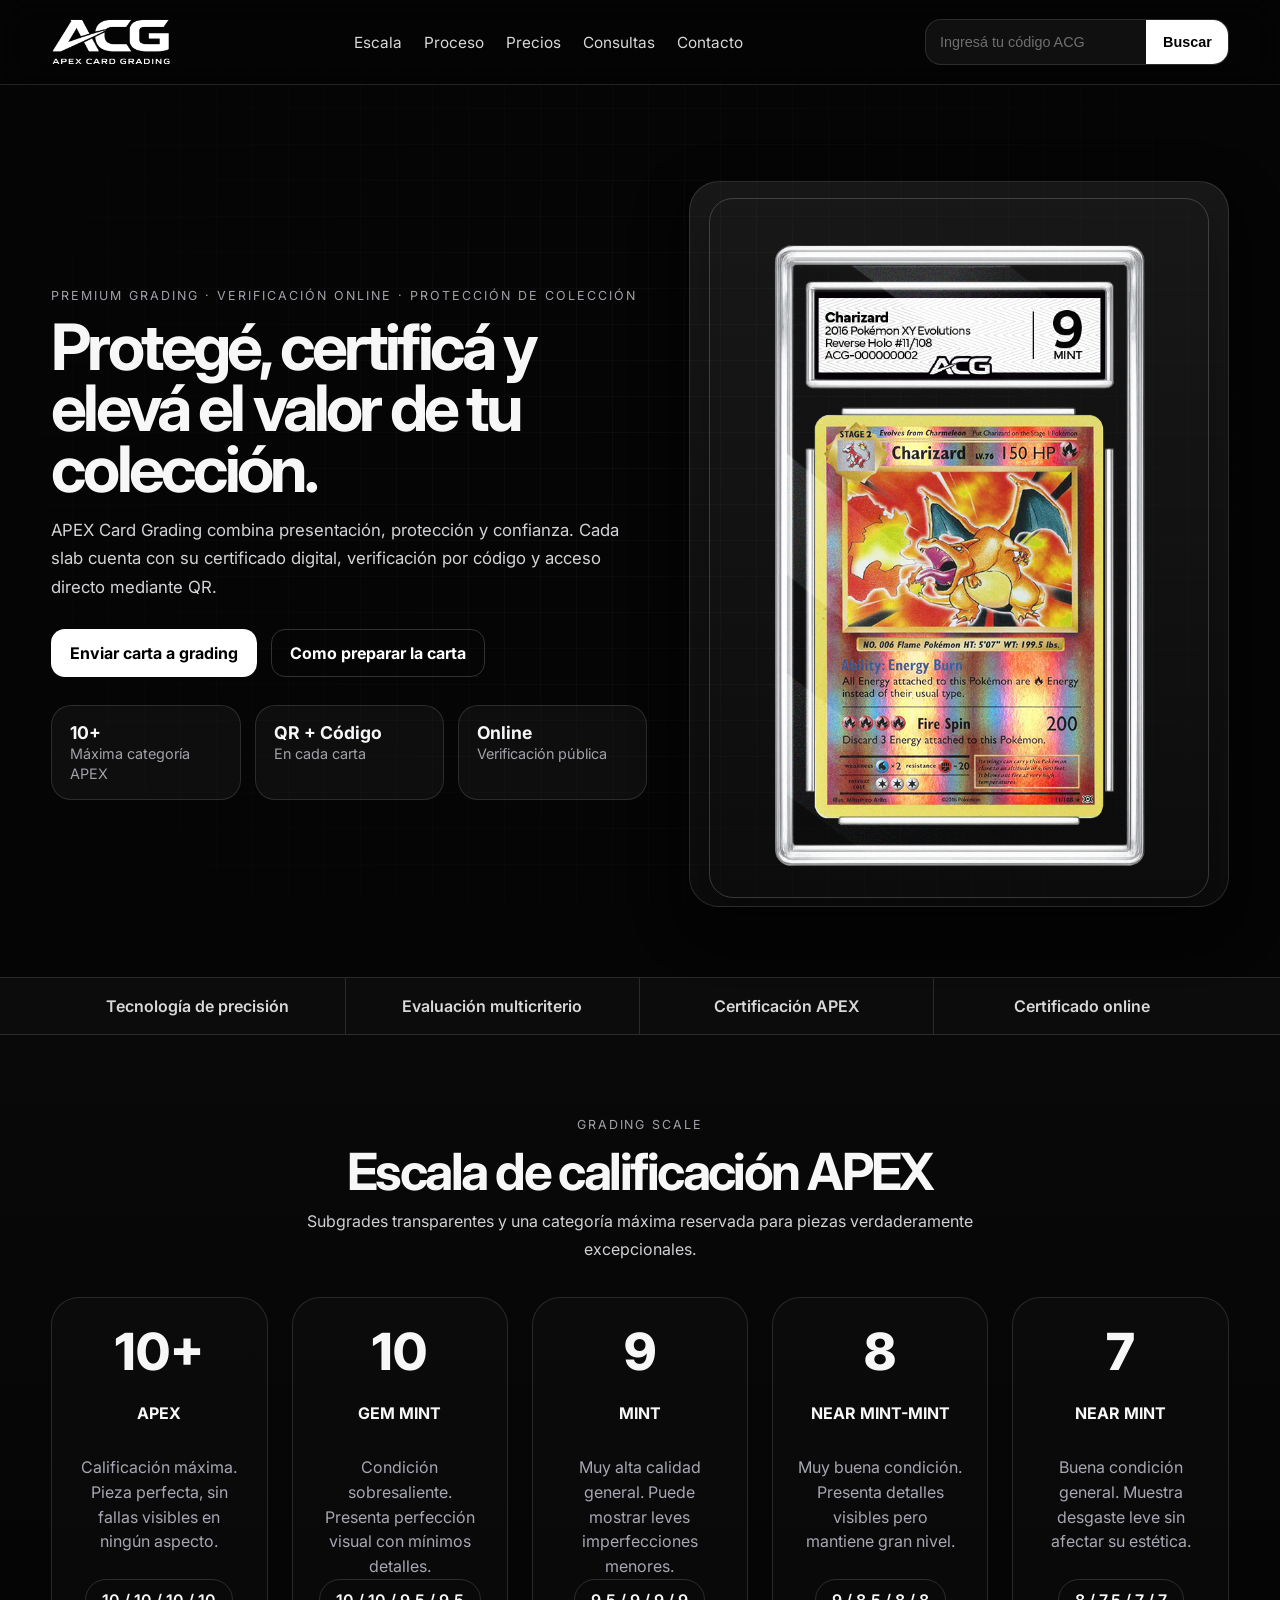
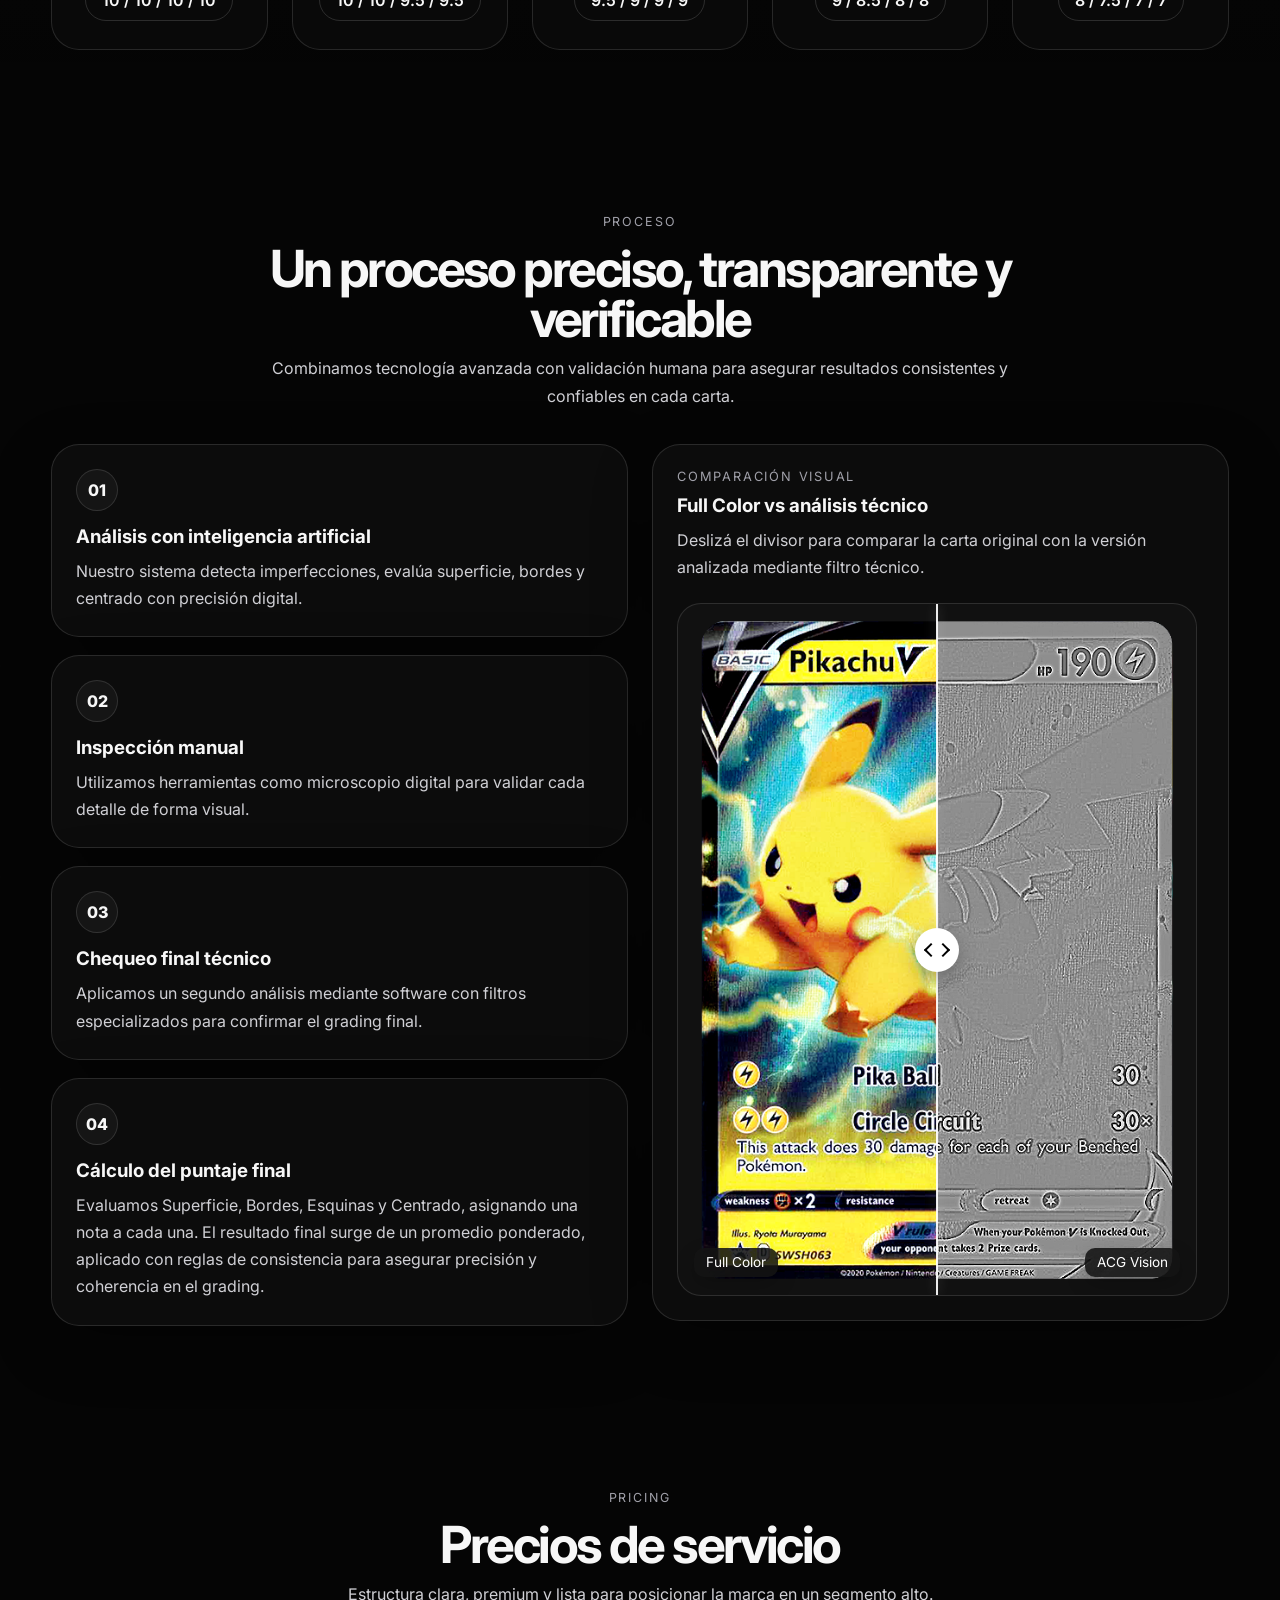
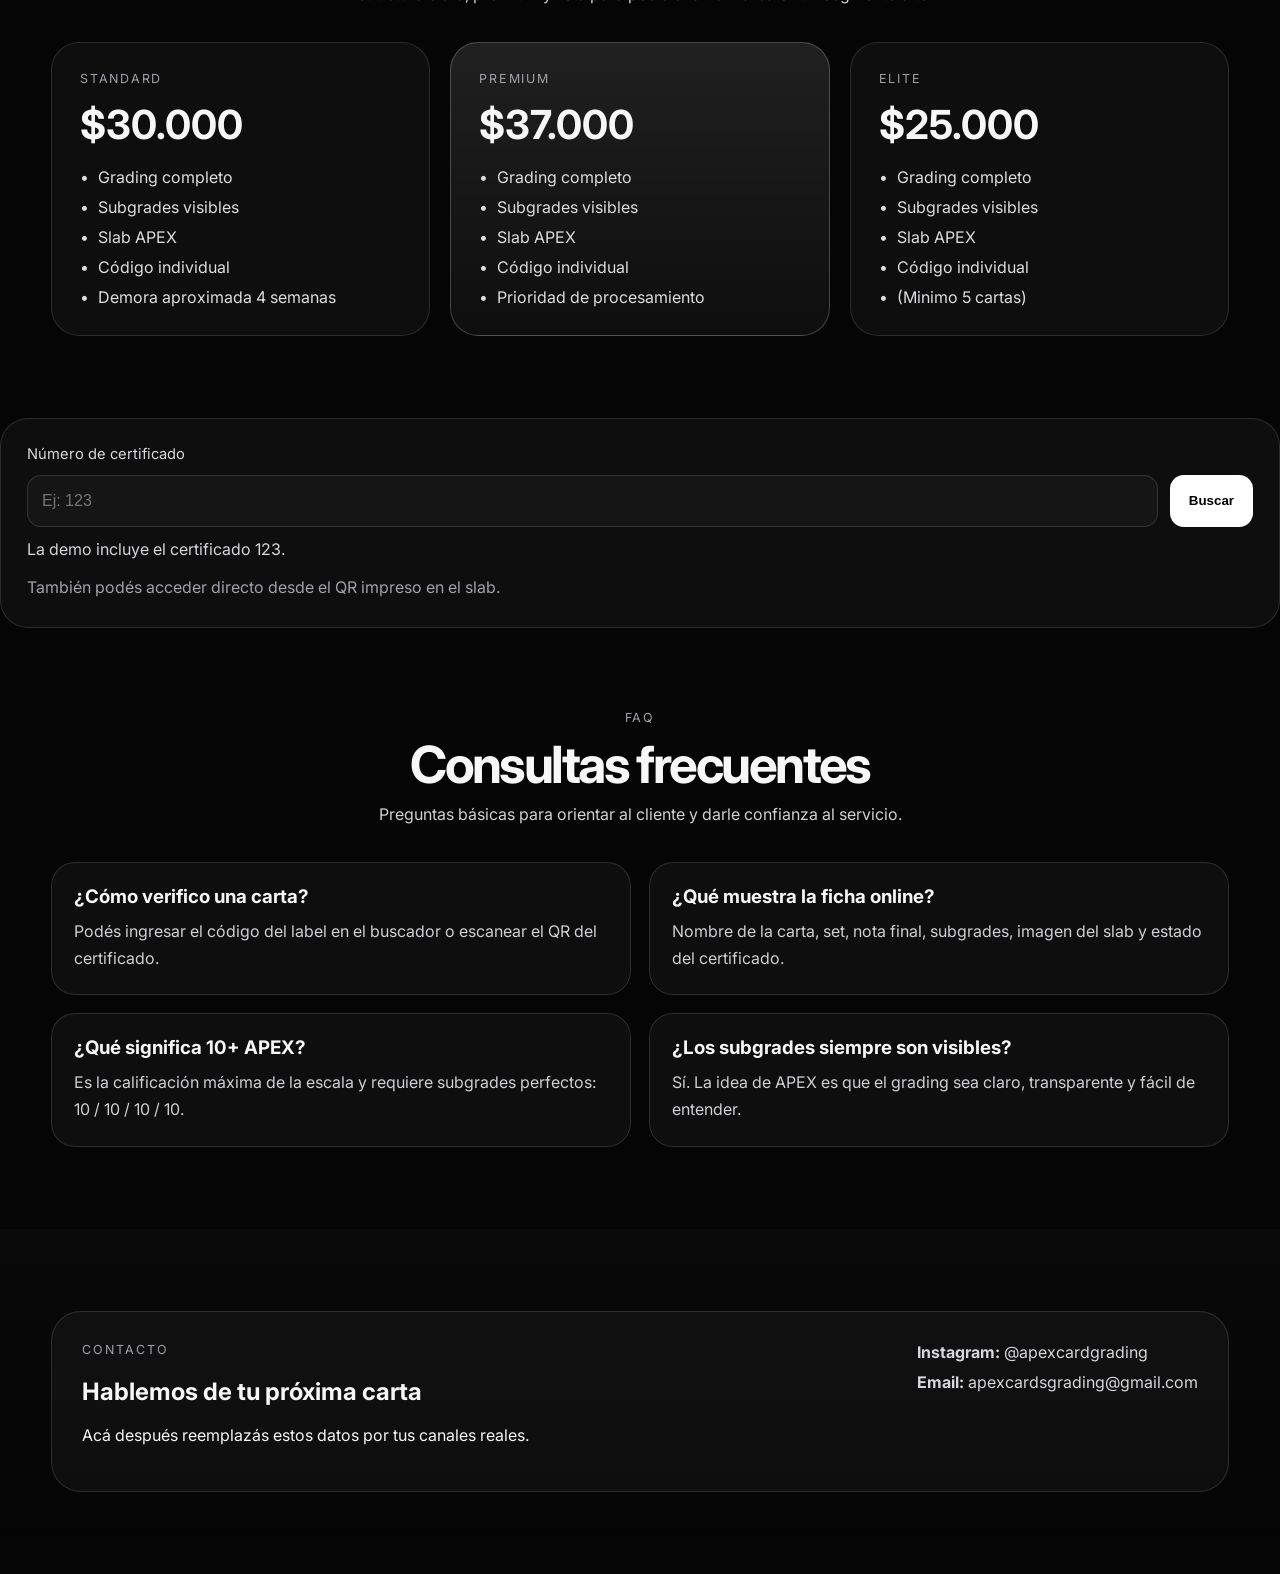
==== commit 1886093b: "Add files via upload" ====
--- a/index.html
+++ b/index.html
@@ -5,9 +5,11 @@
   <meta name="viewport" content="width=device-width, initial-scale=1.0" />
   <title>APEX Card Grading</title>
   <meta name="description" content="APEX Card Grading. Grading premium para cartas coleccionables con verificación por código y QR." />
-  <link rel="preconnect" href="https://fonts.googleapis.com">
-  <link rel="preconnect" href="https://fonts.gstatic.com" crossorigin>
-  <link href="https://fonts.googleapis.com/css2?family=Inter:wght@400;500;600;700;800;900&display=swap" rel="stylesheet">
+
+  <link rel="icon" type="image/png" href="assets/icon.png" />
+  <link rel="preconnect" href="https://fonts.googleapis.com" />
+  <link rel="preconnect" href="https://fonts.gstatic.com" crossorigin />
+  <link href="https://fonts.googleapis.com/css2?family=Inter:wght@400;500;600;700;800;900&display=swap" rel="stylesheet" />
   <link rel="stylesheet" href="styles.css" />
 </head>
 <body>
@@ -23,7 +25,6 @@
         <a href="#escala">Escala</a>
         <a href="#proceso">Proceso</a>
         <a href="#precios">Precios</a>
-
         <a href="#consultas">Consultas</a>
         <a href="#reviews">Reviews</a>
         <a href="#contacto">Contacto</a>
@@ -33,7 +34,7 @@
   <input
     type="text"
     id="headerCertInput"
-    placeholder="Ingresá tu código"
+    placeholder="Ingresá tu código ACG"
     aria-label="Buscar certificado"
   />
   <button type="submit" class="header-search-btn">Buscar</button>
@@ -290,6 +291,15 @@
     </section>
 
 
+<div class="verify-box">
+  <label for="certInput">Número de certificado</label>
+  <div class="verify-form">
+    <input id="certInput" type="text" placeholder="Ej: 123" />
+    <button type="button" id="verifyBtn" class="btn btn-solid">Buscar</button>
+  </div>
+  <div id="verifyResult" class="verify-result">La demo incluye el certificado 123.</div>
+  <p class="verify-help">También podés acceder directo desde el QR impreso en el slab.</p>
+</div>
 
 
     <section class="section" id="consultas">
@@ -383,8 +393,8 @@
 
           <div class="contact-info">
             <p><strong>Instagram:</strong> @apexcardgrading</p>
-            <p><strong>WhatsApp:</strong> +54 9 223 000 0000</p>
-            <p><strong>Email:</strong> info@apexcardgrading.com</p>
+          
+           <p><strong>Email:</strong> apexcardsgrading@gmail.com</p>
           </div>
         </div>
       </div>
--- a/styles.css
+++ b/styles.css
@@ -1,4 +1,3 @@
-
 :root{
   --bg:#050505;
   --bg-soft:#0d0d0f;
@@ -14,15 +13,21 @@
 
 *{box-sizing:border-box}
 html{scroll-behavior:smooth}
+
 body{
   margin:0;
   background:var(--bg);
   color:var(--white);
   font-family:"Inter", Arial, Helvetica, sans-serif;
 }
+
 img{max-width:100%;display:block}
 a{text-decoration:none;color:inherit}
-.container{width:min(1180px, 92vw);margin:0 auto}
+
+.container{
+  width:min(1180px, 92vw);
+  margin:0 auto;
+}
 
 .bg-grid{
   position:fixed;
@@ -36,6 +41,10 @@
   z-index:-1;
 }
 
+/* =========================
+   HEADER
+========================= */
+
 .site-header{
   position:sticky;
   top:0;
@@ -44,6 +53,7 @@
   backdrop-filter:blur(16px);
   border-bottom:1px solid var(--line);
 }
+
 .nav-wrap{
   min-height:84px;
   display:flex;
@@ -51,25 +61,87 @@
   justify-content:space-between;
   gap:24px;
 }
+
 .brand{
   display:flex;
   align-items:center;
   gap:14px;
 }
+
 .brand-logo{
   height:80px;
   width:auto;
 }
+
 .nav{
   display:flex;
   gap:22px;
   align-items:center;
 }
+
 .nav a{
   color:#d8d8d8;
   font-size:.96rem;
 }
-.nav a:hover{color:#fff}
+
+.nav a:hover{
+  color:#fff;
+}
+
+/* =========================
+   HEADER SEARCH
+========================= */
+
+.header-search{
+  display:flex;
+  align-items:center;
+  border:1px solid var(--line);
+  border-radius:16px;
+  overflow:hidden;
+  background:rgba(255,255,255,0.05);
+  transition:.2s ease;
+}
+
+.header-search:focus-within{
+  border-color:rgba(255,255,255,0.25);
+  box-shadow:0 0 0 3px rgba(255,255,255,0.05);
+}
+
+#headerCertInput{
+  height:44px;
+  width:220px;
+  padding:0 14px;
+  border:none;
+  background:transparent;
+  color:#fff;
+  font-size:.9rem;
+  outline:none;
+}
+
+#headerCertInput::placeholder{
+  color:rgba(255,255,255,0.4);
+}
+
+.header-search-btn{
+  height:44px;
+  padding:0 16px;
+  border:none;
+  border-left:1px solid var(--line);
+  background:#fff;
+  color:#000;
+  font-weight:600;
+  font-size:.9rem;
+  cursor:pointer;
+  transition:.2s ease;
+}
+
+.header-search-btn:hover{
+  background:#eaeaea;
+}
+
+/* =========================
+   BUTTONS
+========================= */
 
 .btn{
   display:inline-flex;
@@ -83,34 +155,47 @@
   cursor:pointer;
   border:1px solid transparent;
 }
+
 .btn-solid{
   background:#fff;
   color:#000;
 }
-.btn-solid:hover{transform:translateY(-1px)}
+
+.btn-solid:hover{
+  transform:translateY(-1px);
+}
+
 .btn-outline{
   border-color:var(--line-strong);
   background:transparent;
   color:#fff;
 }
+
 .btn-outline:hover{
   background:rgba(255,255,255,0.05);
 }
+
 .btn-light{
   border-color:var(--line-strong);
   background:rgba(255,255,255,0.05);
   color:#fff;
 }
 
+/* =========================
+   HERO
+========================= */
+
 .hero{
   padding:96px 0 70px;
 }
+
 .hero-grid{
   display:grid;
   grid-template-columns:1.05fr .95fr;
   gap:42px;
   align-items:center;
 }
+
 .eyebrow{
   margin:0 0 14px;
   color:var(--muted);
@@ -118,12 +203,14 @@
   letter-spacing:.16em;
   font-size:.78rem;
 }
+
 h1{
   margin:0 0 16px;
   font-size:clamp(2.4rem, 5vw, 5.2rem);
   line-height:.95;
   letter-spacing:-.06em;
 }
+
 .lead{
   margin:0;
   color:#d4d4d8;
@@ -131,32 +218,41 @@
   line-height:1.7;
   max-width:680px;
 }
+
 .hero-actions{
   display:flex;
   gap:14px;
   flex-wrap:wrap;
   margin:28px 0;
 }
+
 .hero-stats{
   display:grid;
   grid-template-columns:repeat(3,1fr);
   gap:14px;
   max-width:720px;
 }
+
 .hero-stats div{
   border:1px solid var(--line);
   background:var(--card);
   border-radius:20px;
   padding:16px 18px;
 }
+
 .hero-stats strong{
   display:block;
   font-size:1.1rem;
 }
+
 .hero-stats span{
   color:var(--muted);
   font-size:.9rem;
 }
+
+/* =========================
+   HERO CARD
+========================= */
 
 .floating-card{
   border:1px solid var(--line);
@@ -165,6 +261,7 @@
   padding:8px;
   box-shadow:var(--shadow);
 }
+
 .card-topline{
   display:flex;
   align-items:center;
@@ -174,12 +271,14 @@
   color:#d5d5d5;
   font-size:.88rem;
 }
+
 .flip-card{
   width:min(100%, 500px);
-  aspect-ratio: 0.714 / 1;
+  aspect-ratio:0.714 / 1;
   perspective:1200px;
   margin:0 auto;
 }
+
 .flip-card-inner{
   position:relative;
   width:100%;
@@ -187,9 +286,11 @@
   transition:transform .8s cubic-bezier(.2,.7,.2,1);
   transform-style:preserve-3d;
 }
+
 .flip-card:hover .flip-card-inner{
   transform:rotateY(180deg);
 }
+
 .flip-card-front,
 .flip-card-back{
   position:absolute;
@@ -200,15 +301,18 @@
   border:1px solid rgba(255,255,255,.18);
   box-shadow:0 20px 40px rgba(0,0,0,.28);
 }
+
 .flip-card-front img,
 .flip-card-back img{
   width:100%;
   height:100%;
   object-fit:cover;
 }
+
 .flip-card-back{
   transform:rotateY(180deg);
 }
+
 .hover-note{
   margin:14px 0 0;
   color:var(--muted);
@@ -216,144 +320,154 @@
   font-size:.92rem;
 }
 
+/* =========================
+   TRUST BAR
+========================= */
+
 .trust-bar{
   border-top:1px solid var(--line);
   border-bottom:1px solid var(--line);
   background:rgba(255,255,255,0.03);
 }
+
 .trust-grid{
   display:grid;
   grid-template-columns:repeat(4,1fr);
 }
+
 .trust-grid div{
   padding:18px 12px;
   text-align:center;
   border-right:1px solid var(--line);
 }
-.trust-grid div:last-child{border-right:none}
+
+.trust-grid div:last-child{
+  border-right:none;
+}
+
 .trust-grid span{
   color:#d8d8d8;
   font-weight:600;
 }
 
+/* =========================
+   GENERIC SECTIONS
+========================= */
+
 .section{
   padding:82px 0;
 }
+
 .section.alt{
   background:linear-gradient(180deg, rgba(255,255,255,0.02), rgba(255,255,255,0.00));
 }
+
 .section-heading{
   text-align:center;
   max-width:760px;
   margin:0 auto 34px;
 }
+
 .section-heading.left{
   text-align:left;
   margin:0;
 }
+
 .section-heading h2{
   margin:0 0 12px;
   font-size:clamp(2rem, 4vw, 3.4rem);
   line-height:.98;
   letter-spacing:-.05em;
 }
+
 .section-heading p:last-child{
   margin:0;
   color:#d0d0d5;
   line-height:1.7;
 }
 
-.grades-grid {
-  display: grid;
-  grid-template-columns: repeat(5, 1fr);
-  gap: 24px;
-  align-items: stretch;
-}
-
-.grade-card {
-  min-height: 335px;
-  border: 1px solid rgba(255,255,255,0.12);
-  background: rgba(255,255,255,0.02);
-  border-radius: 28px;
-  padding: 28px 24px;
-  display: flex;
-  flex-direction: column;
-  text-align: center;
-}
-
-.grade-card .grade-number {
-  font-size: 3.2rem;
-  line-height: 1;
-  font-weight: 800;
-  margin-bottom: 10px;
-}
-
-.grade-card h3 {
-  margin: 0 0 16px;
-  font-size: 1rem;
-  min-height: 52px;
-  display: flex;
-  align-items: center;
-  justify-content: center;
-}
-
-.grade-card p {
-  margin: 0;
-  color: #a7a7b3;
-  line-height: 1.55;
-  max-width: 220px;
-  margin-left: auto;
-  margin-right: auto;
-}
-
-.grade-card .grade-rule {
-  margin-top: auto;
-  align-self: center;
-  display: inline-flex;
-  align-items: center;
-  justify-content: center;
-  min-height: 42px;
-  padding: 0 16px;
-  border-radius: 999px;
-  border: 1px solid rgba(255,255,255,0.14);
-  font-weight: 600;
-}
-
-@media (max-width: 1200px) {
-  .grades-grid {
-    grid-template-columns: repeat(3, 1fr);
-  }
-}
-
-@media (max-width: 768px) {
-  .grades-grid {
-    grid-template-columns: 1fr;
-  }
-
-  .grade-card {
-    min-height: auto;
-  }
-
-  .grade-card h3 {
-    min-height: auto;
-  }
-}
+/* =========================
+   GRADES
+========================= */
+
+.grades-grid{
+  display:grid;
+  grid-template-columns:repeat(5,1fr);
+  gap:24px;
+  align-items:stretch;
+}
+
+.grade-card{
+  min-height:335px;
+  border:1px solid rgba(255,255,255,0.12);
+  background:rgba(255,255,255,0.02);
+  border-radius:28px;
+  padding:28px 24px;
+  display:flex;
+  flex-direction:column;
+  text-align:center;
+}
+
+.grade-card .grade-number{
+  font-size:3.2rem;
+  line-height:1;
+  font-weight:800;
+  margin-bottom:10px;
+}
+
+.grade-card h3{
+  margin:0 0 16px;
+  font-size:1rem;
+  min-height:52px;
+  display:flex;
+  align-items:center;
+  justify-content:center;
+}
+
+.grade-card p{
+  margin:0;
+  color:#a7a7b3;
+  line-height:1.55;
+  max-width:220px;
+  margin-left:auto;
+  margin-right:auto;
+}
+
+.grade-card .grade-rule{
+  margin-top:auto;
+  align-self:center;
+  display:inline-flex;
+  align-items:center;
+  justify-content:center;
+  min-height:42px;
+  padding:0 16px;
+  border-radius:999px;
+  border:1px solid rgba(255,255,255,0.14);
+  font-weight:600;
+}
+
+/* =========================
+   PRICING
+========================= */
 
 .pricing-grid{
   display:grid;
   grid-template-columns:repeat(3,1fr);
   gap:20px;
 }
+
 .pricing-card{
   border:1px solid var(--line);
   background:var(--card);
   border-radius:28px;
   padding:28px;
 }
+
 .pricing-card.featured{
   border-color:rgba(255,255,255,0.22);
   background:linear-gradient(180deg, rgba(255,255,255,0.11), rgba(255,255,255,0.04));
 }
+
 .plan-tag{
   margin:0 0 14px;
   color:var(--muted);
@@ -361,10 +475,12 @@
   text-transform:uppercase;
   font-size:.78rem;
 }
+
 .pricing-card h3{
   font-size:2.5rem;
   margin:0 0 18px;
 }
+
 .pricing-card ul{
   list-style:none;
   padding:0;
@@ -372,11 +488,13 @@
   display:grid;
   gap:10px;
 }
+
 .pricing-card li{
   padding-left:18px;
   position:relative;
   color:#dedee2;
 }
+
 .pricing-card li::before{
   content:"•";
   position:absolute;
@@ -384,12 +502,17 @@
   top:0;
 }
 
+/* =========================
+   VERIFY SEARCH SECTION
+========================= */
+
 .verification-layout{
   display:grid;
   grid-template-columns:1fr 1fr;
   gap:26px;
   align-items:center;
 }
+
 .verify-box{
   border:1px solid var(--line);
   background:var(--card);
@@ -398,15 +521,18 @@
   display:grid;
   gap:12px;
 }
+
 .verify-box label{
   font-size:.92rem;
   color:#d9d9de;
 }
+
 .verify-form{
   display:flex;
   gap:12px;
   flex-wrap:wrap;
 }
+
 .verify-form input{
   flex:1 1 320px;
   min-height:52px;
@@ -417,36 +543,49 @@
   padding:0 14px;
   font-size:1rem;
 }
+
 .verify-result{
   min-height:24px;
   color:#d6d6db;
 }
+
 .verify-help{
   margin:0;
   color:var(--muted);
   line-height:1.6;
 }
 
+/* =========================
+   FAQ
+========================= */
+
 .faq-grid{
   display:grid;
   grid-template-columns:repeat(2,1fr);
   gap:18px;
 }
+
 .faq-card{
   border:1px solid var(--line);
   background:var(--card);
   border-radius:24px;
   padding:22px;
 }
+
 .faq-card h3{
   margin-top:0;
   margin-bottom:10px;
 }
+
 .faq-card p{
   margin:0;
   color:#d0d0d5;
   line-height:1.7;
 }
+
+/* =========================
+   CONTACT
+========================= */
 
 .contact-card{
   border:1px solid var(--line);
@@ -458,598 +597,560 @@
   align-items:flex-start;
   gap:28px;
 }
+
 .contact-info p{
   margin:0 0 10px;
   color:#d7d7dc;
 }
 
-@media (max-width: 1050px){
+/* =========================
+   REVIEWS HIDDEN
+========================= */
+
+#reviews{
+  display:none;
+}
+
+.nav a[href="#reviews"]{
+  display:none;
+}
+
+/* =========================
+   PROCESS
+========================= */
+
+.process-grid{
+  display:grid;
+  grid-template-columns:1fr 1fr;
+  gap:24px;
+  align-items:start;
+}
+
+.process-steps{
+  display:grid;
+  gap:18px;
+}
+
+.process-card,
+.process-visual-card{
+  border:1px solid var(--line);
+  background:rgba(255,255,255,0.03);
+  border-radius:28px;
+  padding:24px;
+  box-shadow:var(--shadow);
+}
+
+.process-number{
+  display:inline-flex;
+  align-items:center;
+  justify-content:center;
+  width:42px;
+  height:42px;
+  border-radius:999px;
+  border:1px solid var(--line);
+  background:rgba(255,255,255,0.04);
+  font-weight:800;
+  margin-bottom:14px;
+  color:var(--white);
+}
+
+.process-card h3,
+.process-visual-card h3{
+  margin-top:0;
+  margin-bottom:10px;
+}
+
+.process-card p,
+.process-visual-copy{
+  margin:0;
+  color:#d0d0d5;
+  line-height:1.7;
+}
+
+.process-visual-label{
+  margin:0 0 10px;
+  color:var(--muted);
+  text-transform:uppercase;
+  letter-spacing:.14em;
+  font-size:.8rem;
+}
+
+/* =========================
+   IMAGE COMPARE
+========================= */
+
+.image-compare{
+  position:relative;
+  width:100%;
+  max-width:520px;
+  aspect-ratio:3 / 4;
+  margin-top:22px;
+  overflow:hidden;
+  border-radius:24px;
+  border:1px solid var(--line);
+  background:#111;
+  user-select:none;
+}
+
+.compare-base,
+.compare-top{
+  position:absolute;
+  inset:0;
+  width:100%;
+  height:100%;
+  object-fit:cover;
+  display:block;
+}
+
+.compare-base{
+  z-index:1;
+}
+
+.compare-top{
+  z-index:2;
+  clip-path:inset(0 0 0 50%);
+}
+
+.compare-divider{
+  position:absolute;
+  top:0;
+  left:50%;
+  width:2px;
+  height:100%;
+  background:rgba(255,255,255,0.92);
+  transform:translateX(-50%);
+  cursor:ew-resize;
+  z-index:4;
+  box-shadow:0 0 12px rgba(255,255,255,0.25);
+}
+
+.compare-handle{
+  position:absolute;
+  top:50%;
+  left:50%;
+  width:44px;
+  height:44px;
+  transform:translate(-50%, -50%);
+  border-radius:999px;
+  background:#fff;
+  box-shadow:0 8px 20px rgba(0,0,0,0.25);
+}
+
+.compare-handle::before,
+.compare-handle::after{
+  content:"";
+  position:absolute;
+  top:50%;
+  width:8px;
+  height:8px;
+  border-top:2px solid #000;
+  border-right:2px solid #000;
+}
+
+.compare-handle::before{
+  left:11px;
+  transform:translateY(-50%) rotate(225deg);
+}
+
+.compare-handle::after{
+  right:11px;
+  transform:translateY(-50%) rotate(45deg);
+}
+
+.compare-tag{
+  position:absolute;
+  bottom:18px;
+  z-index:5;
+  background:rgba(20,20,20,0.88);
+  color:#fff;
+  padding:8px 12px;
+  border-radius:10px;
+  font-size:.85rem;
+  line-height:1;
+  box-shadow:0 8px 20px rgba(0,0,0,0.2);
+}
+
+.compare-tag-left{
+  left:16px;
+}
+
+.compare-tag-right{
+  right:16px;
+}
+
+/* =========================
+   HOW TO PREPARE
+========================= */
+
+.prepare-page{
+  display:grid;
+  gap:36px;
+}
+
+.prepare-hero{
+  max-width:760px;
+}
+
+.prepare-hero h1{
+  margin:0 0 14px;
+  font-size:clamp(2.2rem, 4vw, 4rem);
+  line-height:.98;
+  letter-spacing:-.05em;
+}
+
+.prepare-lead{
+  margin:0;
+  color:#d0d0d5;
+  line-height:1.75;
+  font-size:1.02rem;
+}
+
+.prepare-grid{
+  display:grid;
+  grid-template-columns:0.95fr 1.05fr;
+  gap:26px;
+  align-items:start;
+}
+
+.prepare-image-card{
+  border:1px solid var(--line);
+  background:rgba(255,255,255,0.03);
+  border-radius:28px;
+  padding:14px;
+  box-shadow:var(--shadow);
+  overflow:hidden;
+}
+
+.prepare-image{
+  width:100%;
+  display:block;
+  border-radius:20px;
+  transition:transform .4s ease;
+}
+
+.prepare-image-card:hover .prepare-image{
+  transform:scale(1.04);
+}
+
+.prepare-steps{
+  display:grid;
+  gap:16px;
+}
+
+.prepare-step-card{
+  border:1px solid var(--line);
+  background:rgba(255,255,255,0.03);
+  border-radius:22px;
+  padding:18px;
+  display:grid;
+  grid-template-columns:52px 1fr;
+  gap:16px;
+  align-items:start;
+  box-shadow:var(--shadow);
+  transition:all .2s ease;
+}
+
+.prepare-step-card:hover{
+  transform:translateY(-3px);
+  border-color:rgba(255,255,255,0.25);
+  background:rgba(255,255,255,0.05);
+}
+
+.prepare-step-number{
+  width:52px;
+  height:52px;
+  border-radius:999px;
+  border:1px solid rgba(255,255,255,0.14);
+  background:rgba(255,255,255,0.05);
+  display:flex;
+  align-items:center;
+  justify-content:center;
+  font-weight:800;
+  font-size:1rem;
+  color:var(--white);
+}
+
+.prepare-step-card h3{
+  margin:2px 0 8px;
+  font-size:1.05rem;
+}
+
+.prepare-step-card p{
+  margin:0;
+  color:#d0d0d5;
+  line-height:1.65;
+}
+
+.prepare-note-box{
+  border:1px solid var(--line);
+  background:rgba(255,255,255,0.03);
+  border-radius:28px;
+  padding:22px;
+  box-shadow:var(--shadow);
+}
+
+.prepare-note-box h2{
+  margin:0 0 14px;
+  font-size:1.5rem;
+}
+
+.prepare-note-box ul{
+  margin:0;
+  padding-left:18px;
+  color:#d0d0d5;
+  line-height:1.9;
+}
+
+.prepare-actions{
+  display:flex;
+  gap:14px;
+  flex-wrap:wrap;
+}
+
+/* =========================
+   SUBMIT PAGE
+========================= */
+
+.submit-page{
+  display:grid;
+  gap:36px;
+}
+
+.submit-hero{
+  max-width:760px;
+}
+
+.submit-hero h1{
+  margin:0 0 14px;
+  font-size:clamp(2.2rem, 4vw, 4rem);
+  line-height:.98;
+  letter-spacing:-.05em;
+}
+
+.submit-lead{
+  margin:0;
+  color:#d0d0d5;
+  line-height:1.75;
+  font-size:1.02rem;
+}
+
+.submit-grid{
+  display:grid;
+  grid-template-columns:1.1fr .9fr;
+  gap:26px;
+  align-items:start;
+}
+
+.submit-form-card,
+.submit-info-card,
+.submit-steps-card,
+.submit-note-card{
+  border:1px solid var(--line);
+  background:rgba(255,255,255,0.03);
+  border-radius:28px;
+  padding:24px;
+  box-shadow:var(--shadow);
+}
+
+.submit-form{
+  display:grid;
+  gap:18px;
+}
+
+.form-row{
+  display:grid;
+  grid-template-columns:1fr 1fr;
+  gap:16px;
+}
+
+.form-group{
+  display:flex;
+  flex-direction:column;
+  gap:8px;
+}
+
+.form-group label{
+  font-size:.92rem;
+  color:#d8d8de;
+}
+
+.form-group input,
+.form-group select,
+.form-group textarea{
+  width:100%;
+  border-radius:14px;
+  border:1px solid var(--line);
+  background:rgba(255,255,255,0.04);
+  color:var(--white);
+  padding:14px;
+  font-size:.96rem;
+  outline:none;
+  transition:border-color .2s ease, background .2s ease;
+  font-family:inherit;
+}
+
+.form-group input:focus,
+.form-group select:focus,
+.form-group textarea:focus{
+  border-color:rgba(255,255,255,0.24);
+  background:rgba(255,255,255,0.06);
+}
+
+.form-group textarea{
+  resize:vertical;
+  min-height:120px;
+}
+
+.submit-actions{
+  display:flex;
+  gap:14px;
+  flex-wrap:wrap;
+  margin-top:4px;
+}
+
+.submit-side{
+  display:grid;
+  gap:20px;
+}
+
+.submit-info-label{
+  margin:0 0 10px;
+  color:var(--muted);
+  text-transform:uppercase;
+  letter-spacing:.14em;
+  font-size:.8rem;
+}
+
+.submit-info-card h2{
+  margin:0 0 12px;
+  font-size:1.7rem;
+  line-height:1.05;
+}
+
+.submit-info-card p,
+.submit-step-item p,
+.submit-note-card li{
+  color:#d0d0d5;
+  line-height:1.7;
+}
+
+.submit-steps-card{
+  display:grid;
+  gap:18px;
+}
+
+.submit-step-item{
+  display:grid;
+  grid-template-columns:52px 1fr;
+  gap:14px;
+  align-items:start;
+}
+
+.submit-step-item span{
+  width:52px;
+  height:52px;
+  border-radius:999px;
+  border:1px solid rgba(255,255,255,0.14);
+  background:rgba(255,255,255,0.05);
+  display:flex;
+  align-items:center;
+  justify-content:center;
+  font-weight:800;
+  color:var(--white);
+}
+
+.submit-step-item h3,
+.submit-note-card h3{
+  margin:2px 0 8px;
+}
+
+.submit-step-item p{
+  margin:0;
+}
+
+.submit-note-card ul{
+  margin:0;
+  padding-left:18px;
+  display:grid;
+  gap:8px;
+}
+
+/* =========================
+   RESPONSIVE
+========================= */
+
+@media (max-width:1200px){
+  .grades-grid{
+    grid-template-columns:repeat(3,1fr);
+  }
+}
+
+@media (max-width:1050px){
   .hero-grid,
   .verification-layout,
-  .certificate-layout{
+  .process-grid{
     grid-template-columns:1fr;
   }
-  .grades-grid{
-    grid-template-columns:repeat(2,1fr);
-  }
-}
-
-@media (max-width: 820px){
-  .nav{display:none}
+
+  .image-compare{
+    max-width:100%;
+  }
+}
+
+@media (max-width:980px){
+  .prepare-grid,
+  .submit-grid{
+    grid-template-columns:1fr;
+  }
+
+  .prepare-image-card{
+    order:-1;
+  }
+
+  .form-row{
+    grid-template-columns:1fr;
+  }
+}
+
+@media (max-width:820px){
+  .nav{
+    display:none;
+  }
+
   .hero-stats,
   .trust-grid,
   .pricing-grid,
-  .faq-grid,
-  .cert-grid,
-  .subgrades-grid{
+  .faq-grid{
     grid-template-columns:1fr;
   }
+
   .grades-grid{
     grid-template-columns:1fr;
   }
+
   .contact-card{
     flex-direction:column;
   }
+
   .brand-logo{
     height:38px;
   }
-  .site-header .btn-light{
-    display:none;
-  }
-}.reviews-grid {
-  display: grid;
-  grid-template-columns: 1.4fr 1fr 1fr;
-  gap: 22px;
-  align-items: stretch;
-}
-
-.review-card {
-  border: 1px solid var(--line);
-  background: rgba(255,255,255,0.03);
-  border-radius: 28px;
-  padding: 24px;
-  box-shadow: var(--shadow);
-  display: flex;
-  flex-direction: column;
-  justify-content: space-between;
-}
-
-.review-card-featured {
-  display: grid;
-  grid-template-columns: 220px 1fr;
-  gap: 20px;
-  align-items: center;
-}
-
-.review-image-wrap {
-  width: 100%;
-}
-
-.review-image {
-  width: 100%;
-  height: 100%;
-  max-height: 260px;
-  object-fit: cover;
-  border-radius: 20px;
-  border: 1px solid var(--line);
-  display: block;
-}
-
-.review-stars {
-  font-size: 1.1rem;
-  letter-spacing: 0.12em;
-  margin-bottom: 14px;
-}
-
-.review-text {
-  margin: 0 0 16px;
-  color: #d0d0d5;
-  line-height: 1.75;
-  font-size: 1rem;
-}
-
-.review-author {
-  color: var(--white);
-  font-weight: 700;
-  font-size: 0.95rem;
-}
-
-@media (max-width: 1050px) {
-  .reviews-grid {
-    grid-template-columns: 1fr;
-  }
-
-  .review-card-featured {
-    grid-template-columns: 1fr;
-  }
-
-  .review-image {
-    max-height: 320px;
-  }
-}
-
-.process-grid {
-  display: grid;
-  grid-template-columns: 1fr 1fr;
-  gap: 24px;
-  align-items: start;
-}
-
-.process-steps {
-  display: grid;
-  gap: 18px;
-}
-
-.process-card,
-.process-visual-card {
-  border: 1px solid var(--line);
-  background: rgba(255,255,255,0.03);
-  border-radius: 28px;
-  padding: 24px;
-  box-shadow: var(--shadow);
-}
-
-.process-number {
-  display: inline-flex;
-  align-items: center;
-  justify-content: center;
-  width: 42px;
-  height: 42px;
-  border-radius: 999px;
-  border: 1px solid var(--line);
-  background: rgba(255,255,255,0.04);
-  font-weight: 800;
-  margin-bottom: 14px;
-  color: var(--white);
-}
-
-.process-card h3,
-.process-visual-card h3 {
-  margin-top: 0;
-  margin-bottom: 10px;
-}
-
-.process-card p,
-.process-visual-copy {
-  margin: 0;
-  color: #d0d0d5;
-  line-height: 1.7;
-}
-
-.process-visual-label {
-  margin: 0 0 10px;
-  color: var(--muted);
-  text-transform: uppercase;
-  letter-spacing: 0.14em;
-  font-size: 0.8rem;
-}
-
-.image-compare {
-  position: relative;
-  width: 100%;
-  max-width: 520px;
-  aspect-ratio: 3 / 4;
-  margin-top: 22px;
-  overflow: hidden;
-  border-radius: 24px;
-  border: 1px solid var(--line);
-  background: #111;
-  user-select: none;
-}
-
-.compare-base,
-.compare-top {
-  position: absolute;
-  inset: 0;
-  width: 100%;
-  height: 100%;
-  object-fit: cover;
-  display: block;
-}
-
-.compare-base {
-  z-index: 1;
-}
-
-.compare-top {
-  z-index: 2;
-  clip-path: inset(0 0 0 50%);
-}
-
-.compare-divider {
-  position: absolute;
-  top: 0;
-  left: 50%;
-  width: 2px;
-  height: 100%;
-  background: rgba(255,255,255,0.92);
-  transform: translateX(-50%);
-  cursor: ew-resize;
-  z-index: 4;
-  box-shadow: 0 0 12px rgba(255,255,255,0.25);
-}
-
-.compare-handle {
-  position: absolute;
-  top: 50%;
-  left: 50%;
-  width: 44px;
-  height: 44px;
-  transform: translate(-50%, -50%);
-  border-radius: 999px;
-  background: #fff;
-  box-shadow: 0 8px 20px rgba(0,0,0,0.25);
-}
-
-.compare-handle::before,
-.compare-handle::after {
-  content: "";
-  position: absolute;
-  top: 50%;
-  width: 8px;
-  height: 8px;
-  border-top: 2px solid #000;
-  border-right: 2px solid #000;
-}
-
-.compare-handle::before {
-  left: 11px;
-  transform: translateY(-50%) rotate(225deg);
-}
-
-.compare-handle::after {
-  right: 11px;
-  transform: translateY(-50%) rotate(45deg);
-}
-
-.compare-tag {
-  position: absolute;
-  bottom: 18px;
-  z-index: 5;
-  background: rgba(20,20,20,0.88);
-  color: #fff;
-  padding: 8px 12px;
-  border-radius: 10px;
-  font-size: 0.85rem;
-  line-height: 1;
-  box-shadow: 0 8px 20px rgba(0,0,0,0.2);
-}
-
-.compare-tag-left {
-  left: 16px;
-}
-
-.compare-tag-right {
-  right: 16px;
-}
-
-@media (max-width: 1050px) {
-  .process-grid {
-    grid-template-columns: 1fr;
-  }
-
-  .image-compare {
-    max-width: 100%;
-  }
-}
-
-/* ===== HOW TO PREPARE PAGE ===== */
-
-.prepare-page {
-  display: grid;
-  gap: 36px;
-}
-
-/* HERO */
-.prepare-hero {
-  max-width: 760px;
-}
-
-.prepare-hero h1 {
-  margin: 0 0 14px;
-  font-size: clamp(2.2rem, 4vw, 4rem);
-  line-height: 0.98;
-  letter-spacing: -0.05em;
-}
-
-.prepare-lead {
-  margin: 0;
-  color: #d0d0d5;
-  line-height: 1.75;
-  font-size: 1.02rem;
-}
-
-/* GRID PRINCIPAL */
-.prepare-grid {
-  display: grid;
-  grid-template-columns: 0.95fr 1.05fr;
-  gap: 26px;
-  align-items: start;
-}
-
-/* IMAGEN */
-.prepare-image-card {
-  border: 1px solid var(--line);
-  background: rgba(255,255,255,0.03);
-  border-radius: 28px;
-  padding: 14px;
-  box-shadow: var(--shadow);
-  overflow: hidden;
-}
-
-.prepare-image {
-  width: 100%;
-  display: block;
-  border-radius: 20px;
-  transition: transform 0.4s ease;
-}
-
-/* efecto hover PRO */
-.prepare-image-card:hover .prepare-image {
-  transform: scale(1.04);
-}
-
-/* STEPS */
-.prepare-steps {
-  display: grid;
-  gap: 16px;
-}
-
-.prepare-step-card {
-  border: 1px solid var(--line);
-  background: rgba(255,255,255,0.03);
-  border-radius: 22px;
-  padding: 18px;
-  display: grid;
-  grid-template-columns: 52px 1fr;
-  gap: 16px;
-  align-items: start;
-  box-shadow: var(--shadow);
-  transition: all 0.2s ease;
-}
-
-/* hover más premium */
-.prepare-step-card:hover {
-  transform: translateY(-3px);
-  border-color: rgba(255,255,255,0.25);
-  background: rgba(255,255,255,0.05);
-}
-
-.prepare-step-number {
-  width: 52px;
-  height: 52px;
-  border-radius: 999px;
-  border: 1px solid rgba(255,255,255,0.14);
-  background: rgba(255,255,255,0.05);
-  display: flex;
-  align-items: center;
-  justify-content: center;
-  font-weight: 800;
-  font-size: 1rem;
-  color: var(--white);
-}
-
-.prepare-step-card h3 {
-  margin: 2px 0 8px;
-  font-size: 1.05rem;
-}
-
-.prepare-step-card p {
-  margin: 0;
-  color: #d0d0d5;
-  line-height: 1.65;
-}
-
-/* CAJA FINAL */
-.prepare-note-box {
-  border: 1px solid var(--line);
-  background: rgba(255,255,255,0.03);
-  border-radius: 28px;
-  padding: 22px;
-  box-shadow: var(--shadow);
-}
-
-.prepare-note-box h2 {
-  margin: 0 0 14px;
-  font-size: 1.5rem;
-}
-
-.prepare-note-box ul {
-  margin: 0;
-  padding-left: 18px;
-  color: #d0d0d5;
-  line-height: 1.9;
-}
-
-/* BOTONES */
-.prepare-actions {
-  display: flex;
-  gap: 14px;
-  flex-wrap: wrap;
-}
-
-/* RESPONSIVE */
-@media (max-width: 980px) {
-  .prepare-grid {
-    grid-template-columns: 1fr;
-  }
-
-  .prepare-image-card {
-    order: -1;
-  }
-}
-/* ===== SUBMIT PAGE ===== */
-
-.submit-page {
-  display: grid;
-  gap: 36px;
-}
-
-.submit-hero {
-  max-width: 760px;
-}
-
-.submit-hero h1 {
-  margin: 0 0 14px;
-  font-size: clamp(2.2rem, 4vw, 4rem);
-  line-height: 0.98;
-  letter-spacing: -0.05em;
-}
-
-.submit-lead {
-  margin: 0;
-  color: #d0d0d5;
-  line-height: 1.75;
-  font-size: 1.02rem;
-}
-
-.submit-grid {
-  display: grid;
-  grid-template-columns: 1.1fr 0.9fr;
-  gap: 26px;
-  align-items: start;
-}
-
-.submit-form-card,
-.submit-info-card,
-.submit-steps-card,
-.submit-note-card {
-  border: 1px solid var(--line);
-  background: rgba(255,255,255,0.03);
-  border-radius: 28px;
-  padding: 24px;
-  box-shadow: var(--shadow);
-}
-
-.submit-form {
-  display: grid;
-  gap: 18px;
-}
-
-.form-row {
-  display: grid;
-  grid-template-columns: 1fr 1fr;
-  gap: 16px;
-}
-
-.form-group {
-  display: flex;
-  flex-direction: column;
-  gap: 8px;
-}
-
-.form-group label {
-  font-size: 0.92rem;
-  color: #d8d8de;
-}
-
-.form-group input,
-.form-group select,
-.form-group textarea {
-  width: 100%;
-  border-radius: 14px;
-  border: 1px solid var(--line);
-  background: rgba(255,255,255,0.04);
-  color: var(--white);
-  padding: 14px 14px;
-  font-size: 0.96rem;
-  outline: none;
-  transition: border-color 0.2s ease, background 0.2s ease;
-  font-family: inherit;
-}
-
-.form-group input:focus,
-.form-group select:focus,
-.form-group textarea:focus {
-  border-color: rgba(255,255,255,0.24);
-  background: rgba(255,255,255,0.06);
-}
-
-.form-group textarea {
-  resize: vertical;
-  min-height: 120px;
-}
-
-.submit-actions {
-  display: flex;
-  gap: 14px;
-  flex-wrap: wrap;
-  margin-top: 4px;
-}
-
-.submit-side {
-  display: grid;
-  gap: 20px;
-}
-
-.submit-info-label {
-  margin: 0 0 10px;
-  color: var(--muted);
-  text-transform: uppercase;
-  letter-spacing: 0.14em;
-  font-size: 0.8rem;
-}
-
-.submit-info-card h2 {
-  margin: 0 0 12px;
-  font-size: 1.7rem;
-  line-height: 1.05;
-}
-
-.submit-info-card p,
-.submit-step-item p,
-.submit-note-card li {
-  color: #d0d0d5;
-  line-height: 1.7;
-}
-
-.submit-steps-card {
-  display: grid;
-  gap: 18px;
-}
-
-.submit-step-item {
-  display: grid;
-  grid-template-columns: 52px 1fr;
-  gap: 14px;
-  align-items: start;
-}
-
-.submit-step-item span {
-  width: 52px;
-  height: 52px;
-  border-radius: 999px;
-  border: 1px solid rgba(255,255,255,0.14);
-  background: rgba(255,255,255,0.05);
-  display: flex;
-  align-items: center;
-  justify-content: center;
-  font-weight: 800;
-  color: var(--white);
-}
-
-.submit-step-item h3,
-.submit-note-card h3 {
-  margin: 2px 0 8px;
-}
-
-.submit-step-item p {
-  margin: 0;
-}
-
-.submit-note-card ul {
-  margin: 0;
-  padding-left: 18px;
-  display: grid;
-  gap: 8px;
-}
-
-@media (max-width: 980px) {
-  .submit-grid {
-    grid-template-columns: 1fr;
-  }
-
-  .form-row {
-    grid-template-columns: 1fr;
-  }
-}
+
+  .header-search{
+    width:100%;
+  }
+
+  #headerCertInput{
+    width:100%;
+  }
+}
+
+@media (max-width:768px){
+  .grade-card{
+    min-height:auto;
+  }
+
+  .grade-card h3{
+    min-height:auto;
+  }
+}
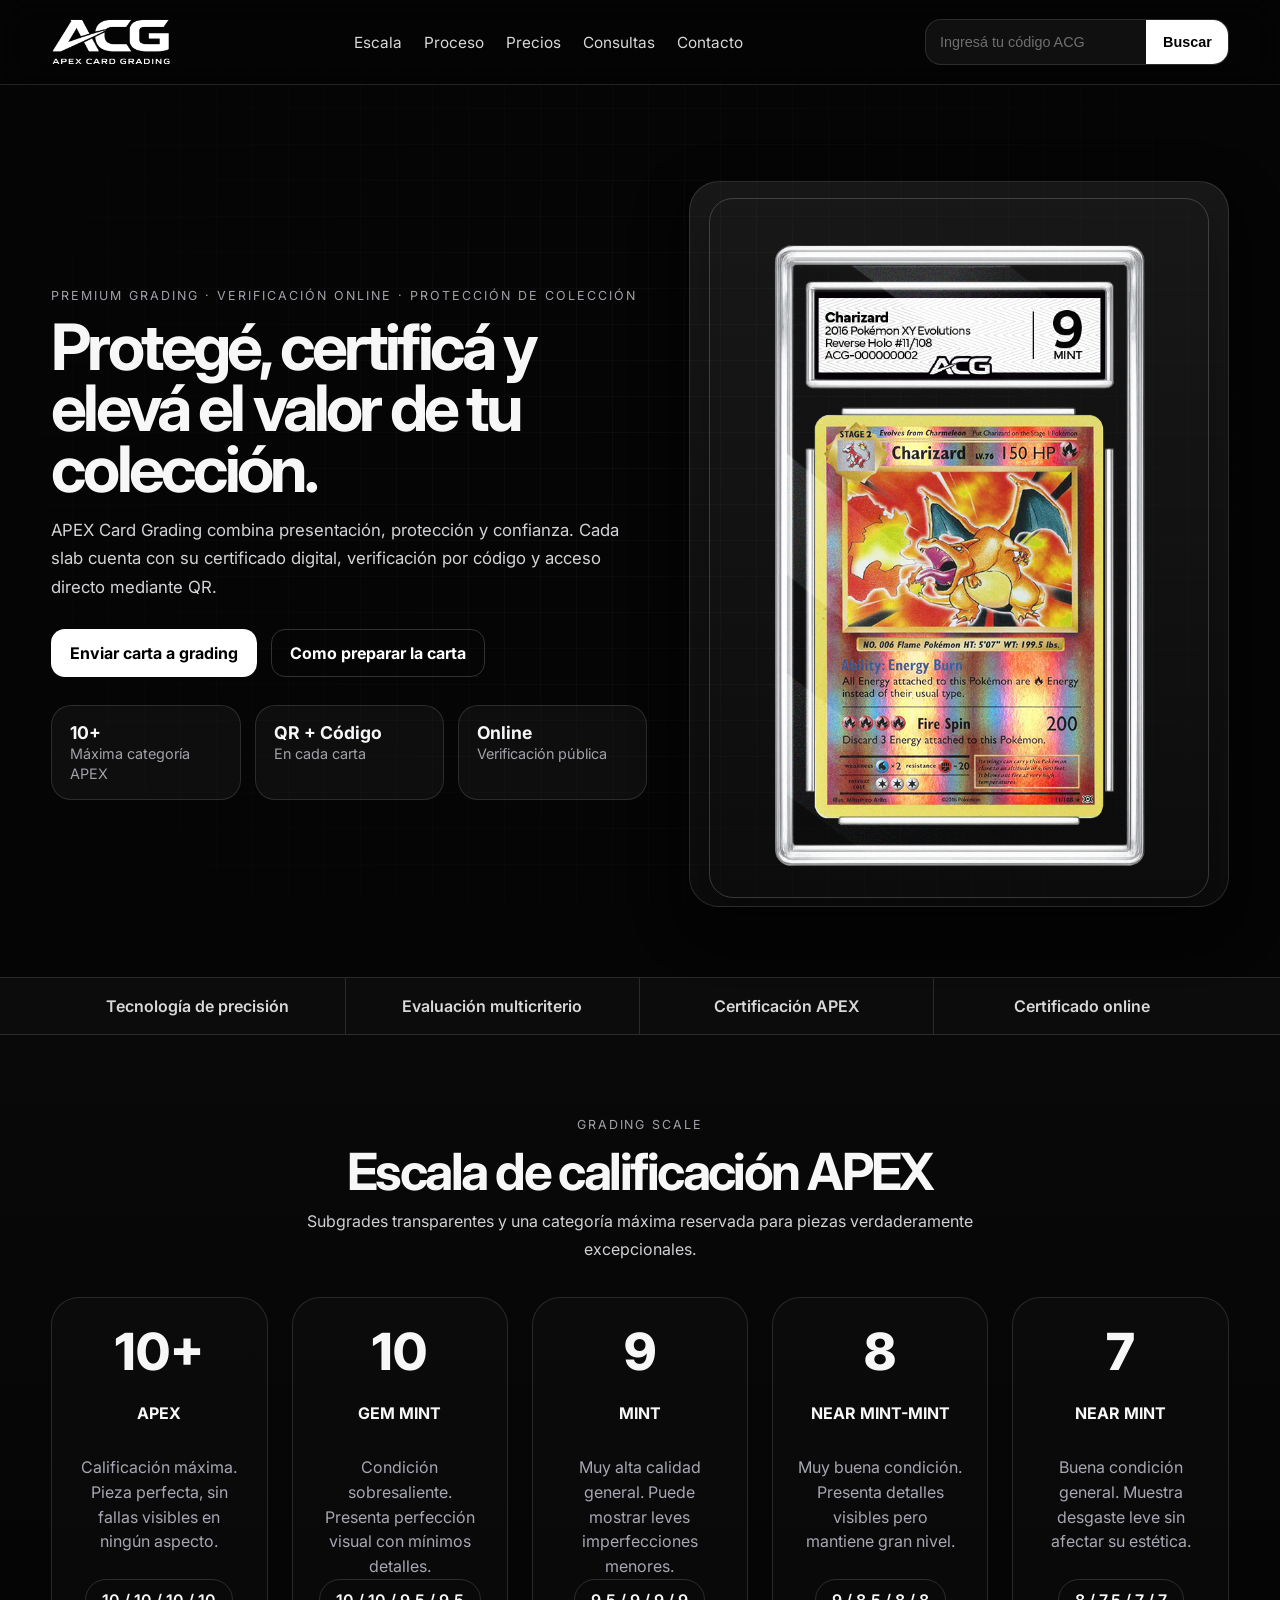
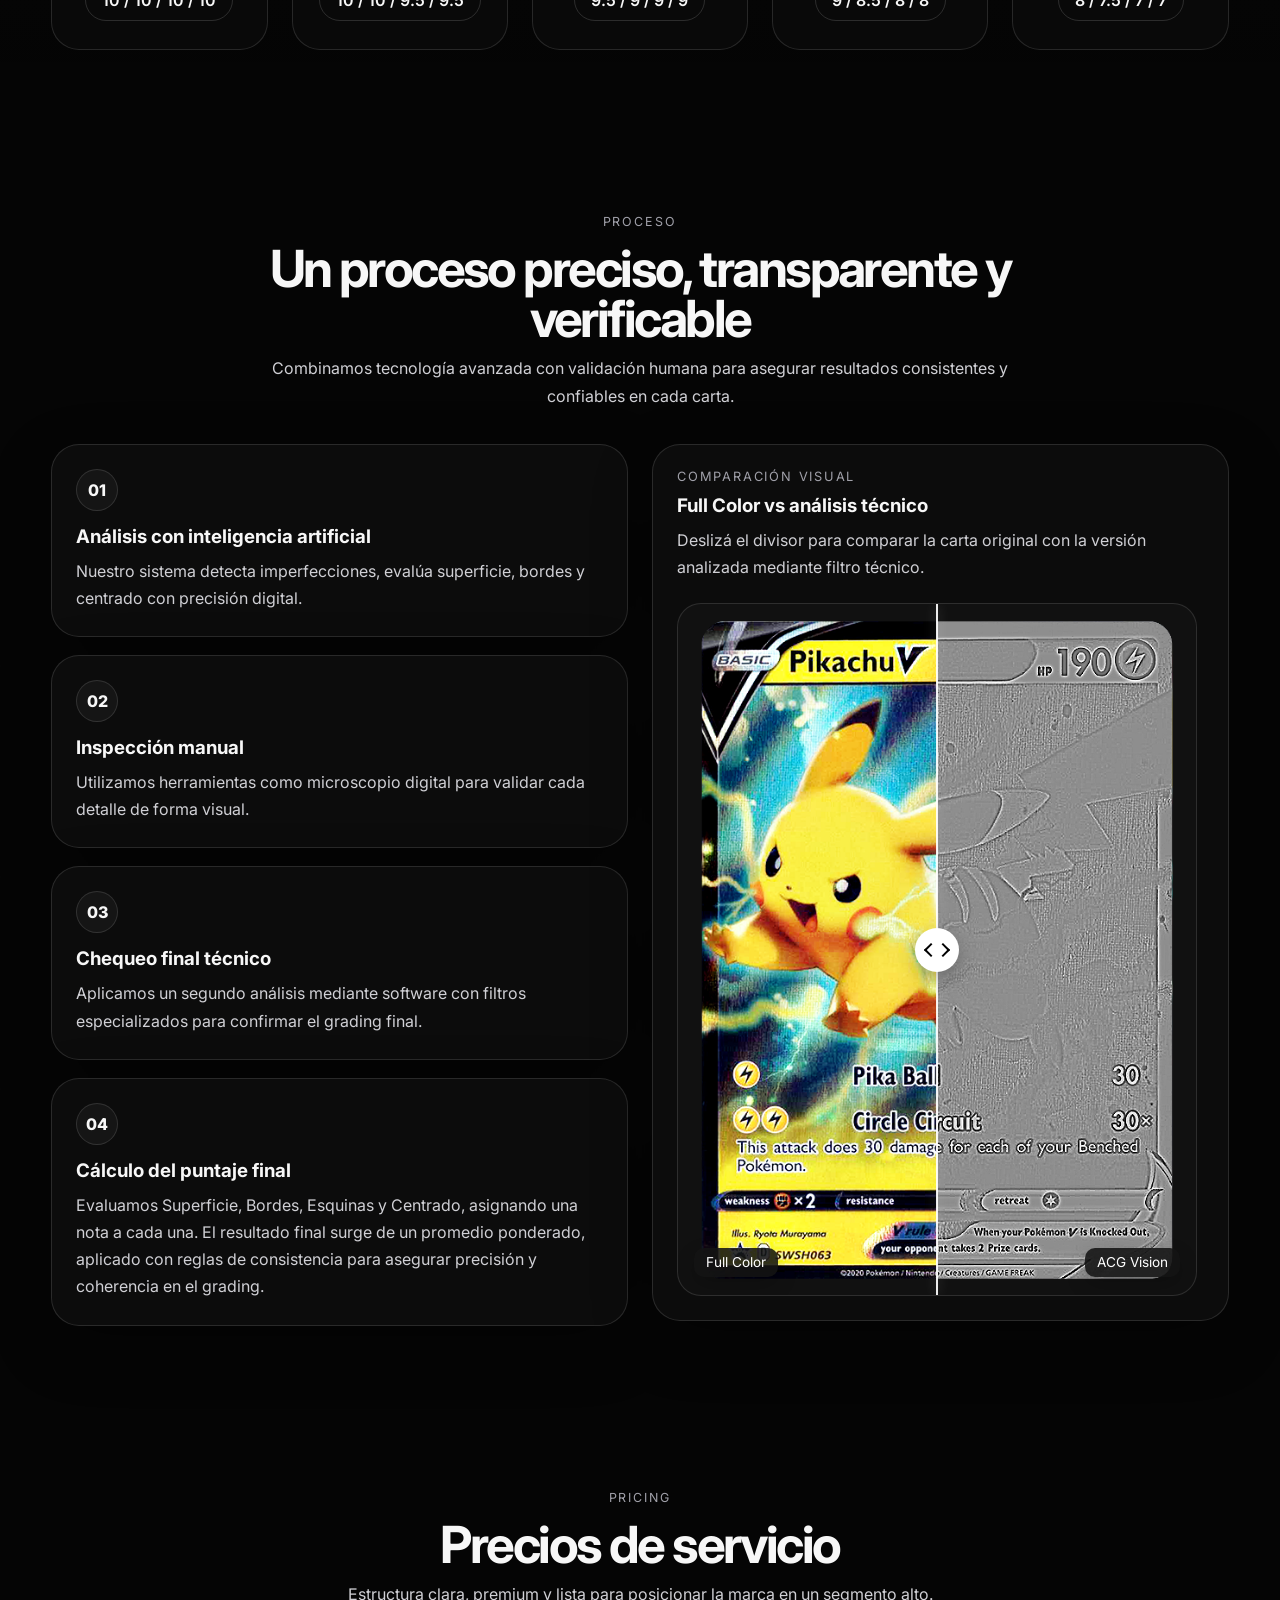
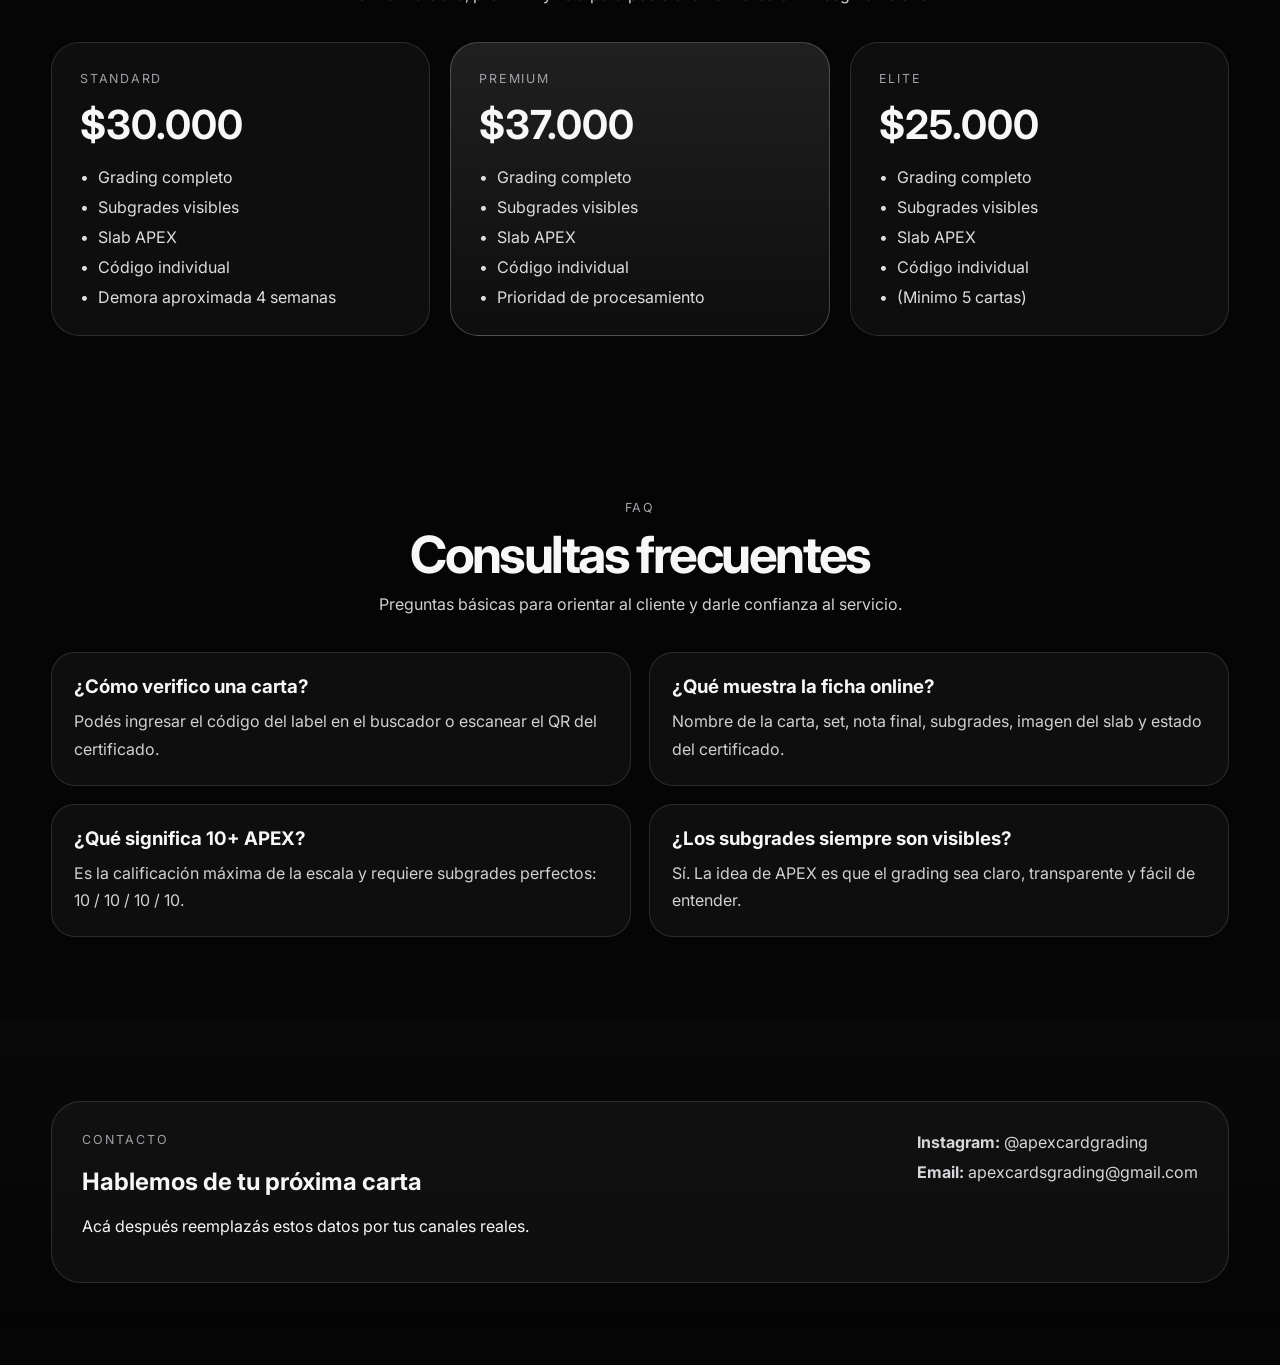
==== commit 13913ff9: "Add files via upload" ====
--- a/index.html
+++ b/index.html
@@ -291,17 +291,6 @@
     </section>
 
 
-<div class="verify-box">
-  <label for="certInput">Número de certificado</label>
-  <div class="verify-form">
-    <input id="certInput" type="text" placeholder="Ej: 123" />
-    <button type="button" id="verifyBtn" class="btn btn-solid">Buscar</button>
-  </div>
-  <div id="verifyResult" class="verify-result">La demo incluye el certificado 123.</div>
-  <p class="verify-help">También podés acceder directo desde el QR impreso en el slab.</p>
-</div>
-
-
     <section class="section" id="consultas">
       <div class="container">
         <div class="section-heading">
--- a/styles.css
+++ b/styles.css
@@ -1153,4 +1153,87 @@
   .grade-card h3{
     min-height:auto;
   }
+  
+  .edge-grid{
+  display:grid;
+  grid-template-columns:1fr 1fr;
+  gap:18px;
+}
+
+.edge-analysis-card{
+  background:rgba(255,255,255,0.04);
+  border:1px solid rgba(255,255,255,0.07);
+  border-radius:20px;
+  overflow:hidden;
+}
+
+.edge-image-wrap{
+  position:relative;
+  background:#111;
+}
+
+.edge-image-wrap img{
+  width:100%;
+  aspect-ratio:16 / 5;
+  object-fit:cover;
+}
+
+.edge-topbar{
+  position:absolute;
+  top:10px;
+  left:12px;
+  right:12px;
+  display:flex;
+  justify-content:space-between;
+  align-items:center;
+  z-index:3;
+}
+
+.edge-title{
+  font-size:.82rem;
+  font-weight:800;
+  color:#f3f3f3;
+  letter-spacing:.08em;
+}
+
+.edge-score{
+  font-size:.95rem;
+  font-weight:900;
+  color:#ffd34d;
+}
+
+.edge-metrics{
+  display:flex;
+  flex-wrap:wrap;
+  gap:8px;
+  padding:12px;
+  border-top:1px solid rgba(255,255,255,0.06);
+}
+
+.edge-metric{
+  padding:6px 10px;
+  border-radius:999px;
+  background:rgba(0,255,170,0.12);
+  border:1px solid rgba(0,255,170,0.18);
+  color:#7ef7d0;
+  font-size:.78rem;
+  font-weight:700;
+}
+
+.edge-defects{
+  display:flex;
+  flex-wrap:wrap;
+  gap:8px;
+  padding:0 12px 12px;
+}
+
+.edge-defect{
+  padding:6px 10px;
+  border-radius:10px;
+  background:rgba(255,196,0,0.10);
+  border:1px solid rgba(255,196,0,0.18);
+  color:#f3c34a;
+  font-size:.76rem;
+  font-weight:700;
+}
 }
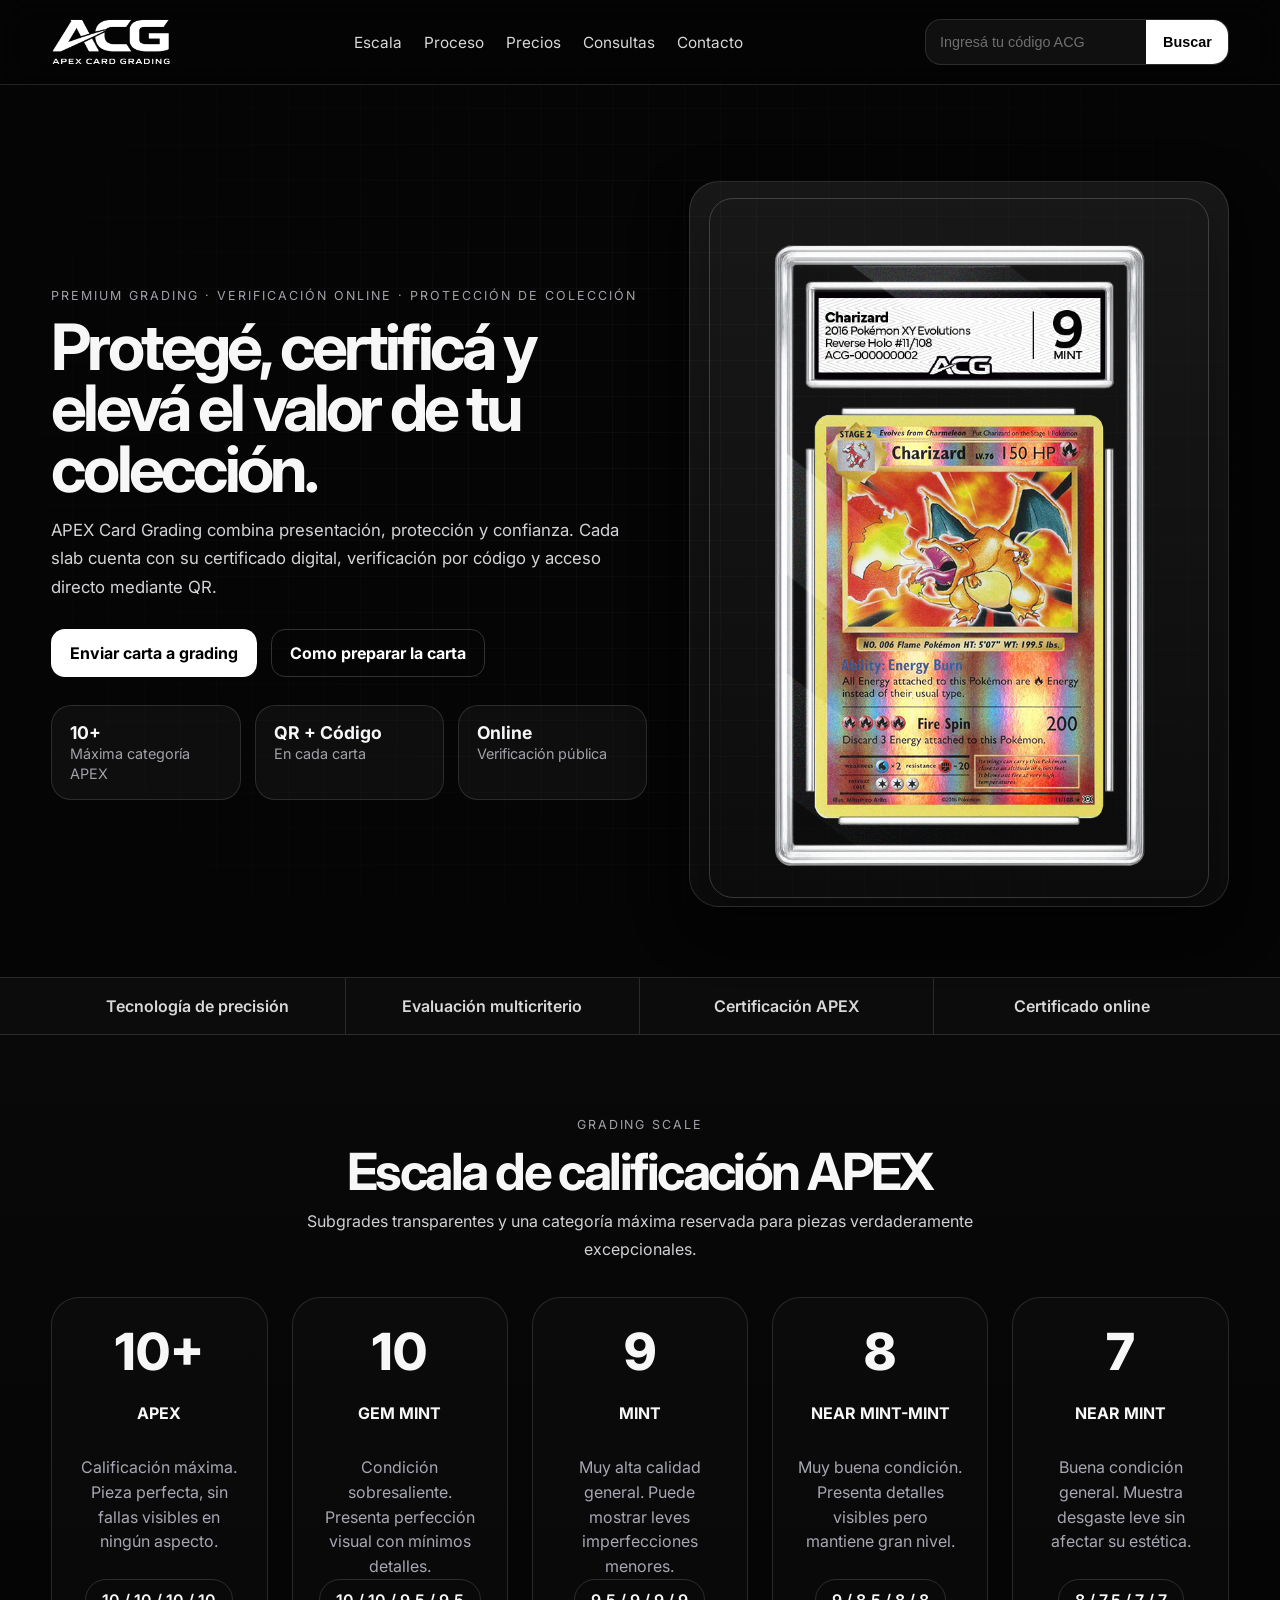
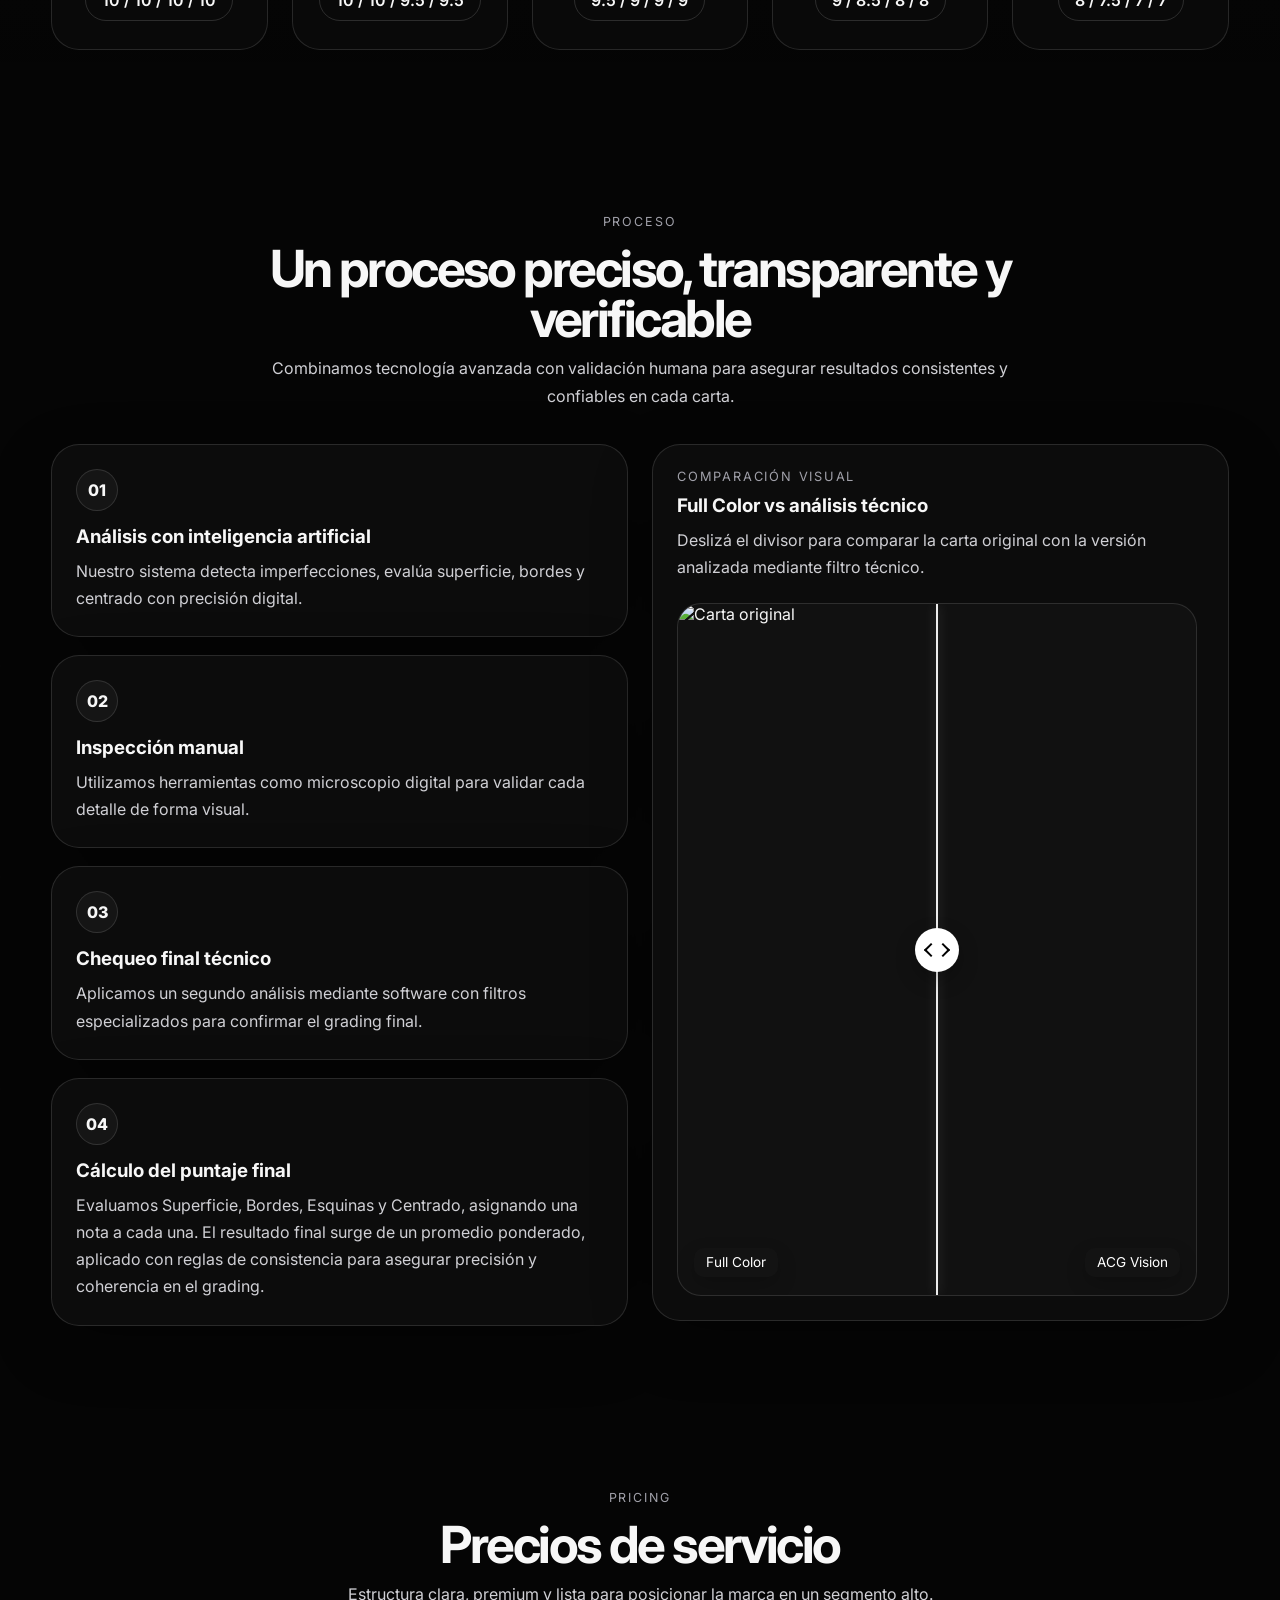
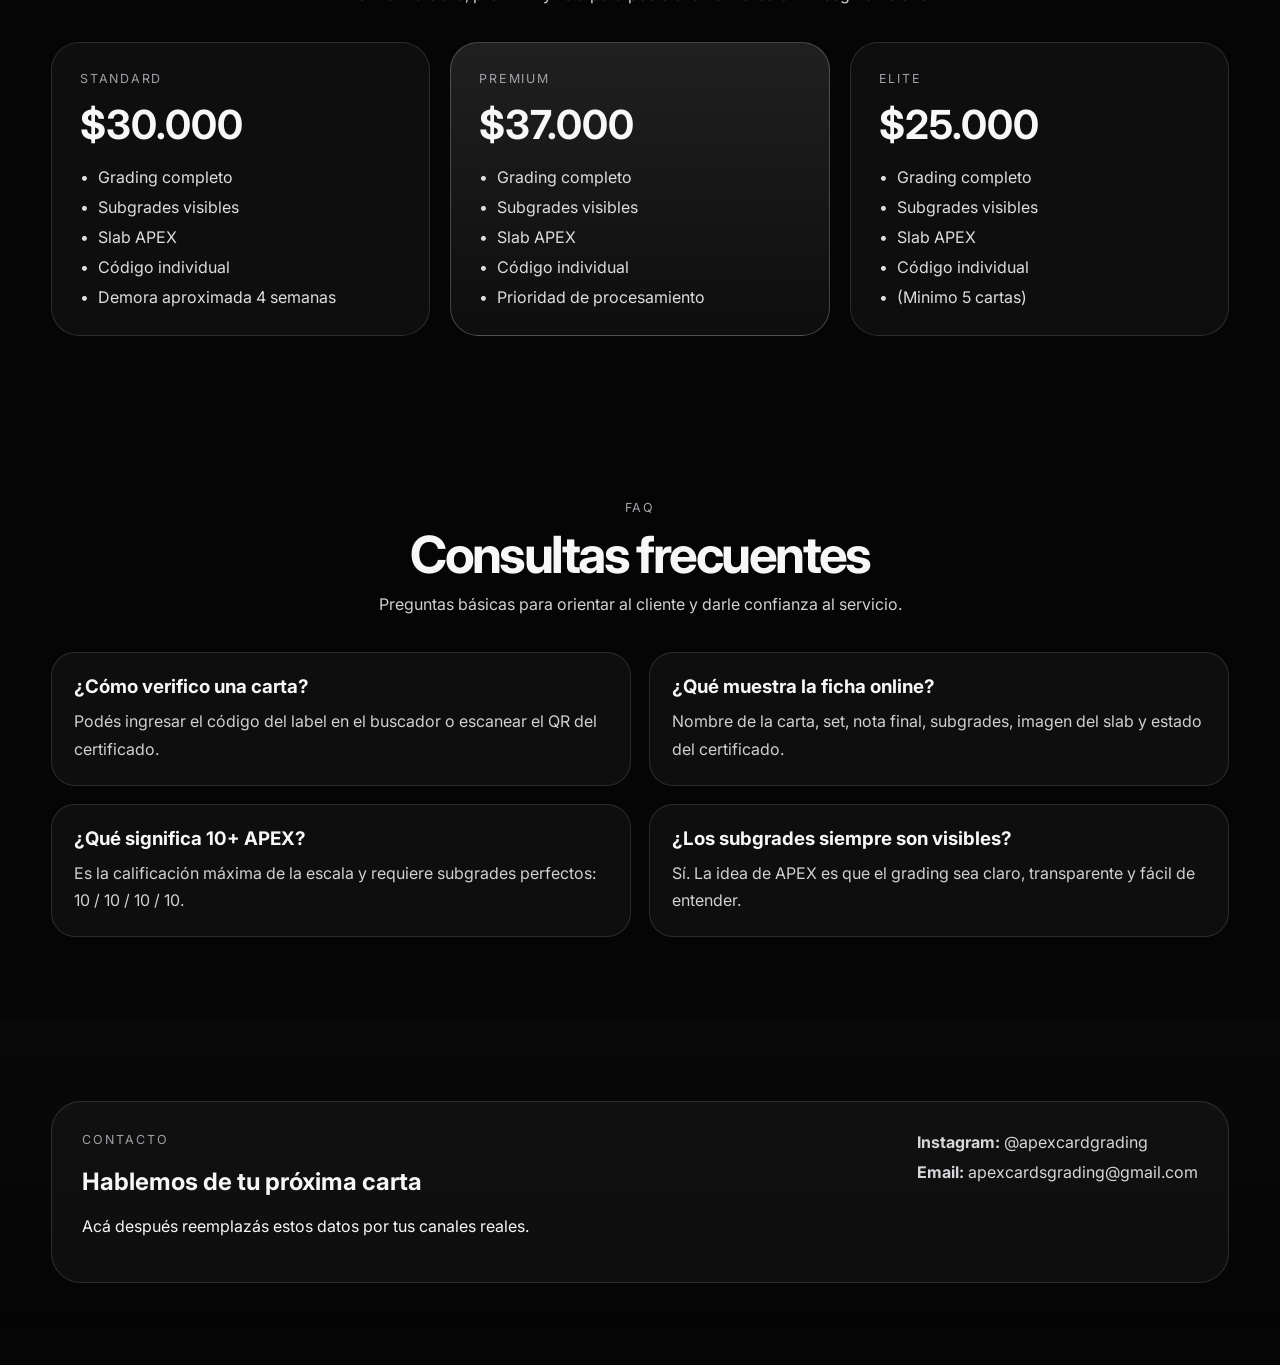
==== commit 9c1f9484: "Add files via upload" ====
--- a/index.html
+++ b/index.html
@@ -216,13 +216,13 @@
         </p>
 <div class="image-compare" id="imageCompare">
   <img
-    src="assets/card-original.png"
+    src="assets/front-full.jpg"
     alt="Carta original"
     class="compare-base"
   />
 
   <img
-    src="assets/card-ai-scan.png"
+    src="assets/front-sfx.jpg"
     alt="Carta con filtro técnico"
     class="compare-top"
     id="compareTop"
--- a/styles.css
+++ b/styles.css
@@ -1236,4 +1236,7 @@
   font-size:.76rem;
   font-weight:700;
 }
+
+
+
 }
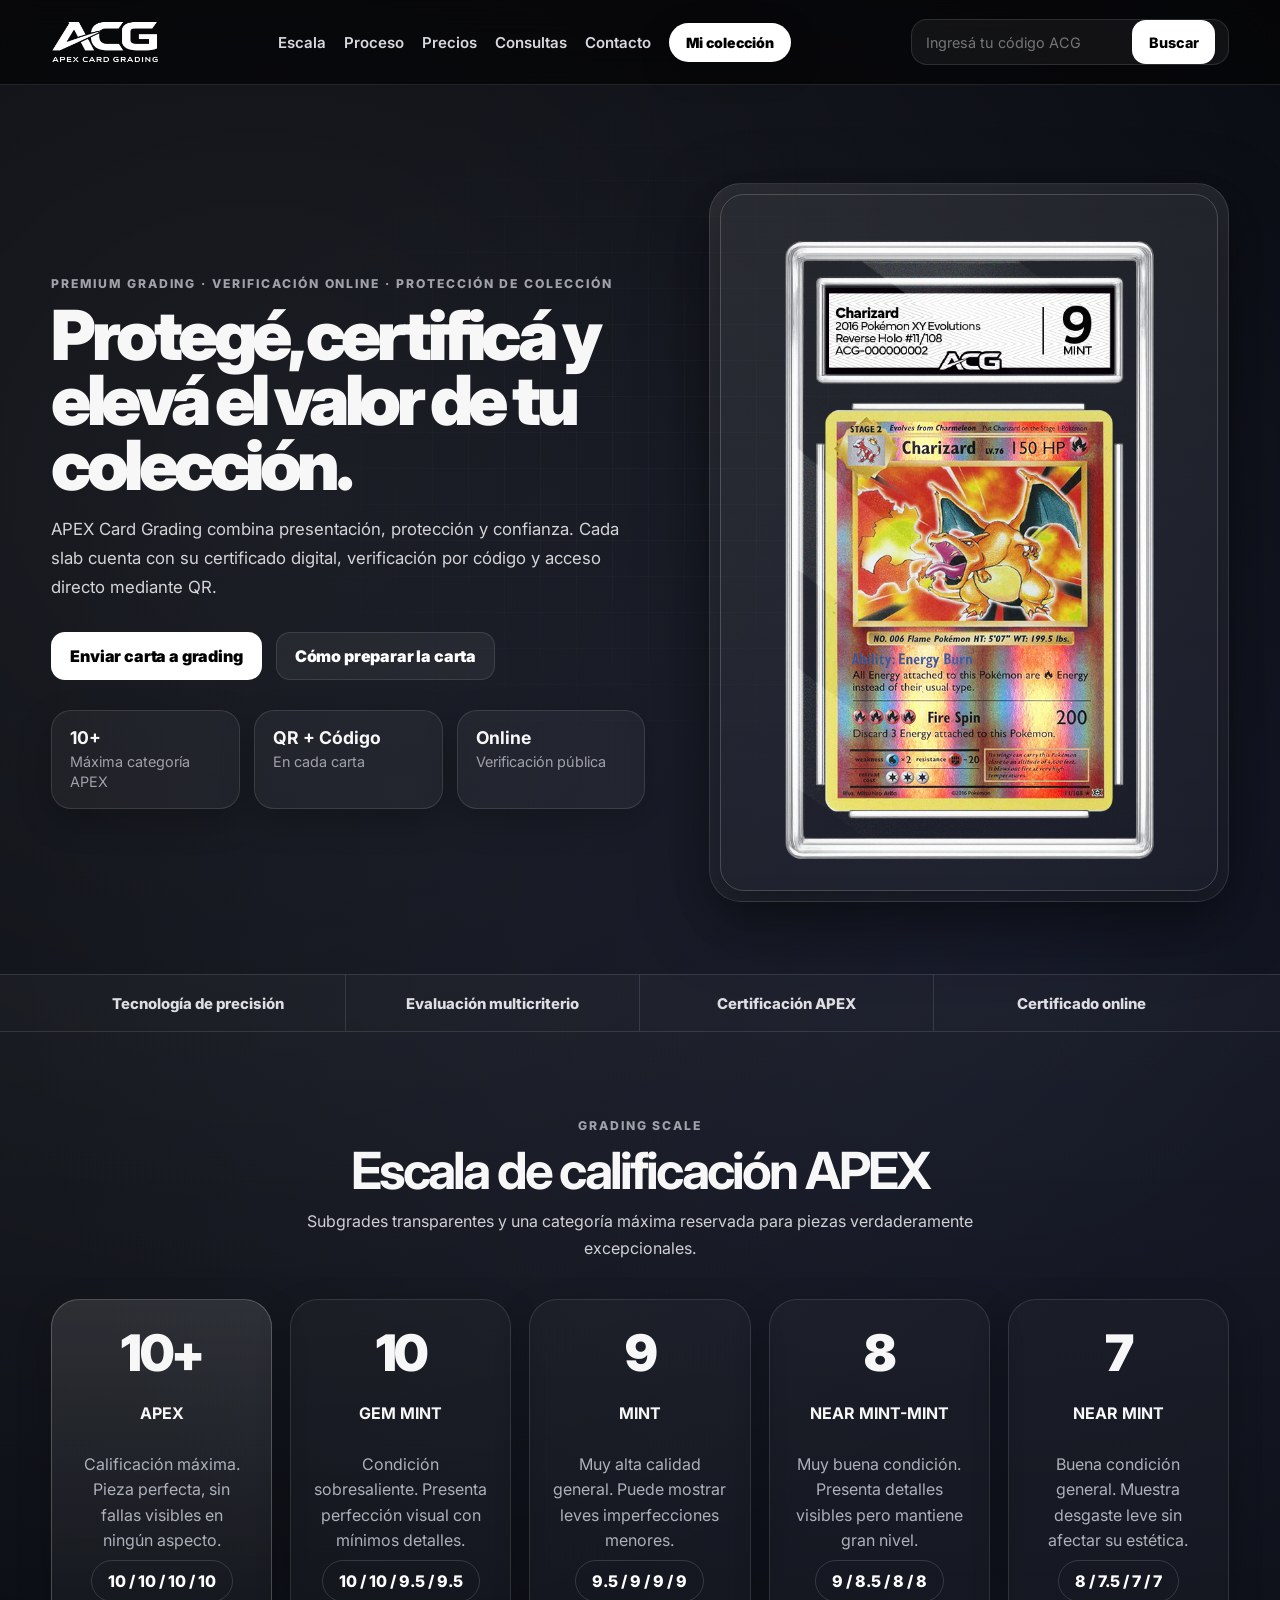
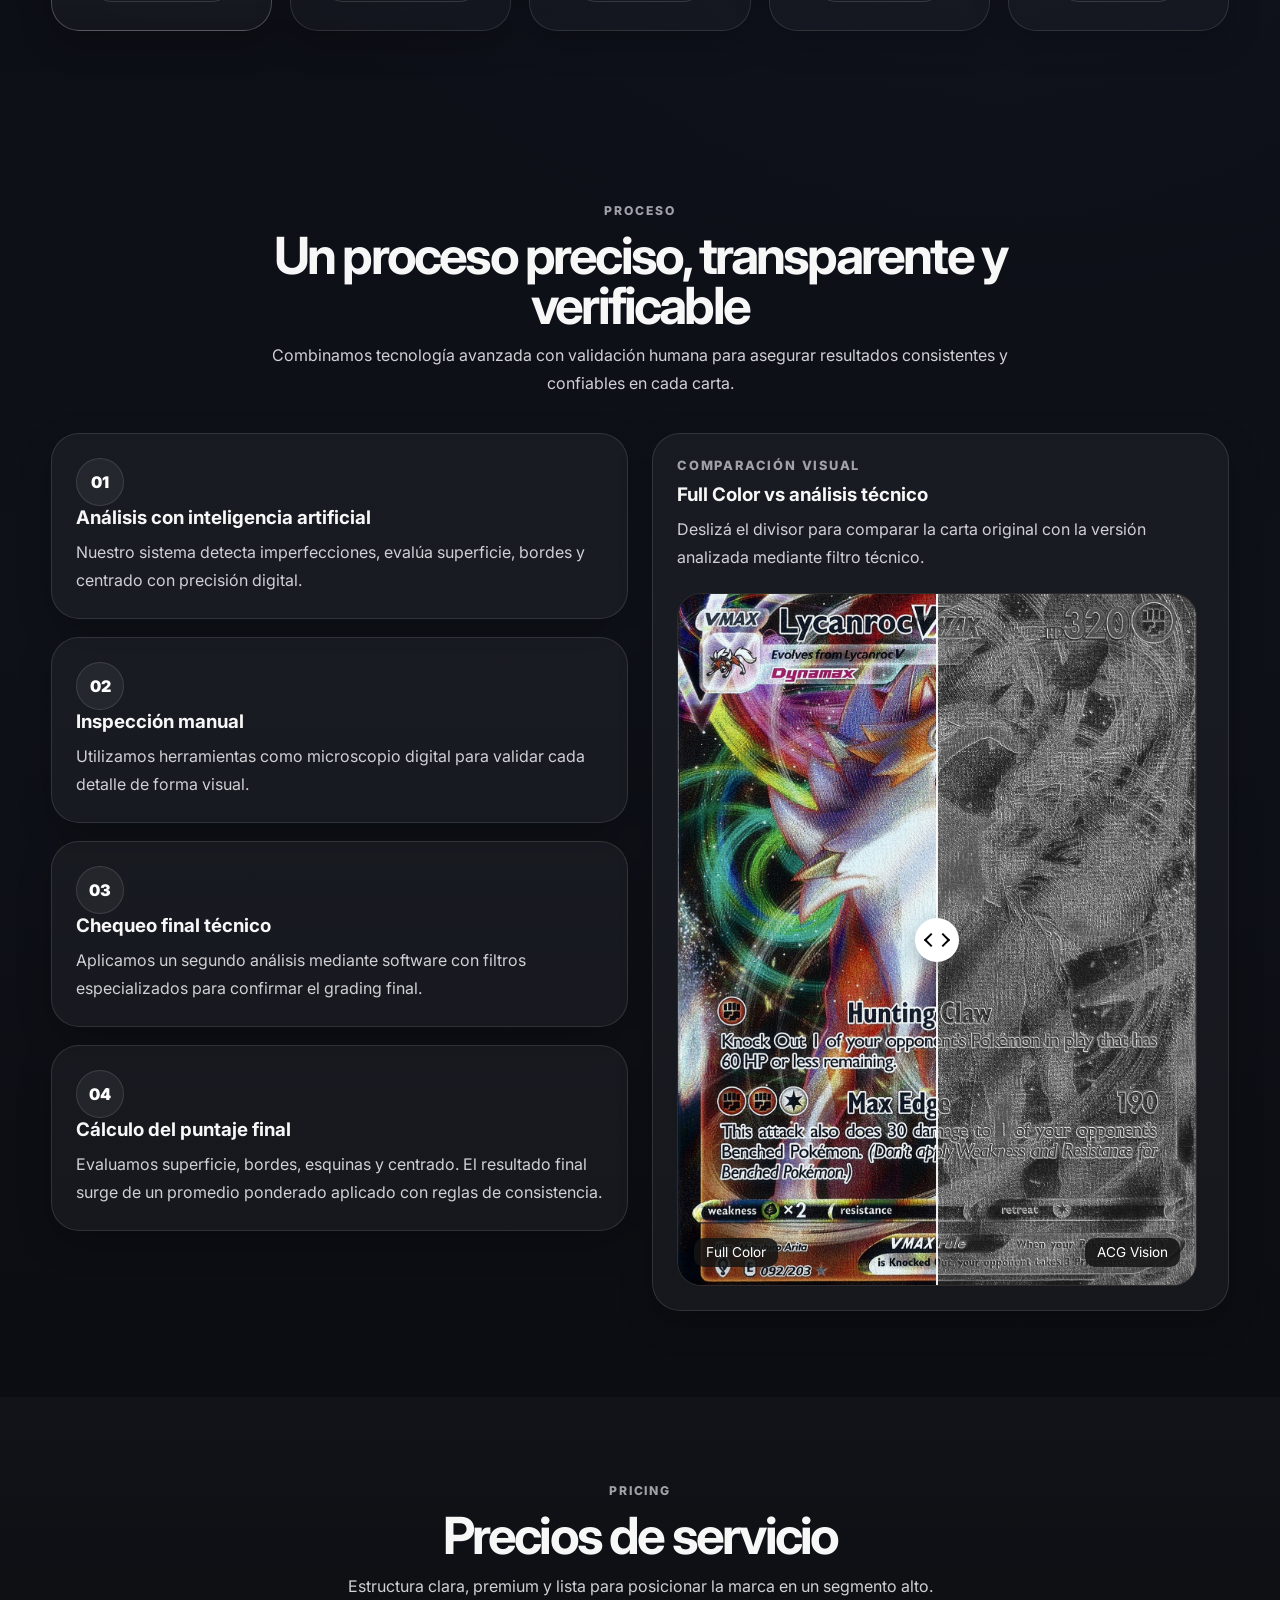
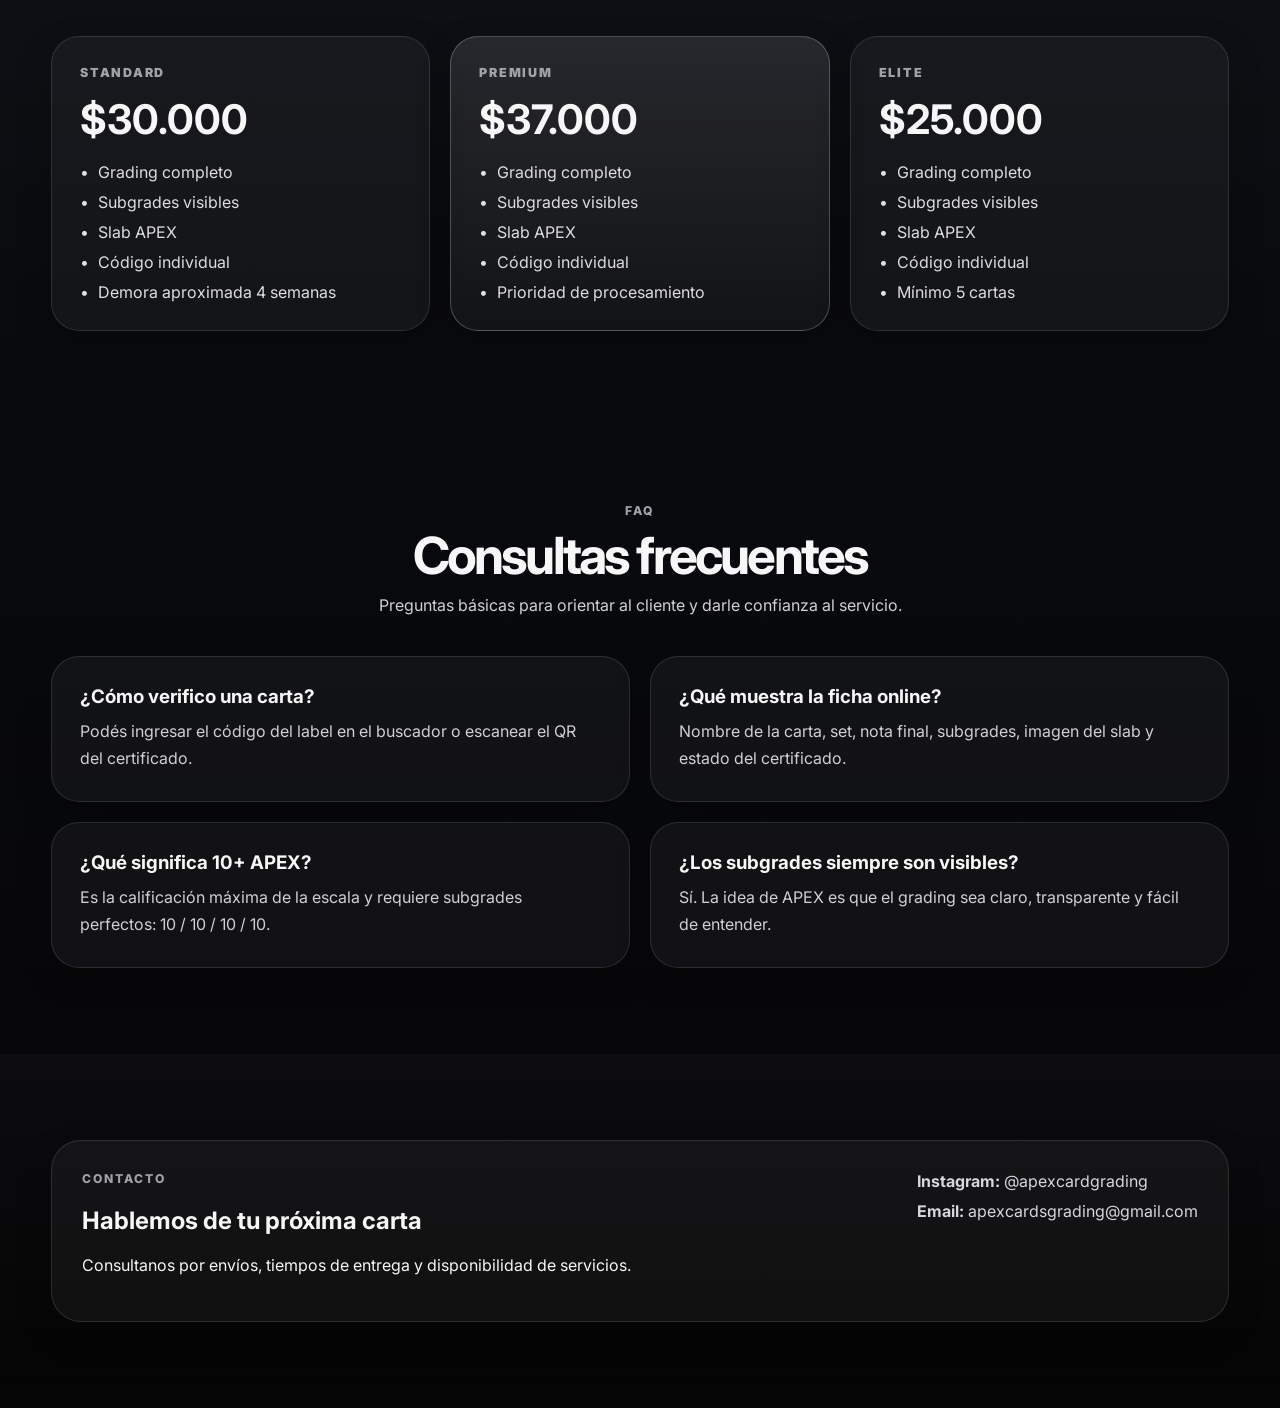
==== commit 80cf93fc: "Add files via upload" ====
--- a/index.html
+++ b/index.html
@@ -5,7 +5,6 @@
   <meta name="viewport" content="width=device-width, initial-scale=1.0" />
   <title>APEX Card Grading</title>
   <meta name="description" content="APEX Card Grading. Grading premium para cartas coleccionables con verificación por código y QR." />
-
   <link rel="icon" type="image/png" href="assets/icon.png" />
   <link rel="preconnect" href="https://fonts.googleapis.com" />
   <link rel="preconnect" href="https://fonts.gstatic.com" crossorigin />
@@ -17,28 +16,24 @@
 
   <header class="site-header">
     <div class="container nav-wrap">
-      <a href="#top" class="brand">
+      <a href="index.html#top" class="brand" aria-label="Inicio APEX Card Grading">
         <img src="assets/Logo-Apex .png" alt="APEX Card Grading" class="brand-logo" />
       </a>
 
-      <nav class="nav">
+      <nav class="nav" aria-label="Navegación principal">
         <a href="#escala">Escala</a>
         <a href="#proceso">Proceso</a>
         <a href="#precios">Precios</a>
         <a href="#consultas">Consultas</a>
-        <a href="#reviews">Reviews</a>
         <a href="#contacto">Contacto</a>
+        <a href="my-collection.html" class="login-link">Mi colección</a>
       </nav>
 
-     <form class="header-search" id="headerSearchForm">
-  <input
-    type="text"
-    id="headerCertInput"
-    placeholder="Ingresá tu código ACG"
-    aria-label="Buscar certificado"
-  />
-  <button type="submit" class="header-search-btn">Buscar</button>
-</form>
+      <form class="header-search" id="headerSearchForm">
+        <input type="text" id="headerCertInput" placeholder="Ingresá tu código ACG" aria-label="Buscar certificado" />
+        <button type="submit" class="header-search-btn">Buscar</button>
+      </form>
+    </div>
   </header>
 
   <main id="top">
@@ -48,13 +43,14 @@
           <p class="eyebrow">Premium grading · Verificación online · Protección de colección</p>
           <h1>Protegé, certificá y elevá el valor de tu colección.</h1>
           <p class="lead">
-            APEX Card Grading combina presentación, protección y confianza. Cada slab cuenta con su
-            certificado digital, verificación por código y acceso directo mediante QR.
+            APEX Card Grading combina presentación, protección y confianza. Cada slab cuenta con su certificado digital,
+            verificación por código y acceso directo mediante QR.
           </p>
-<div class="hero-actions">
-  <a href="submit.html" class="btn btn-solid">Enviar carta a grading</a>
-  <a href="how-to-prepare.html" class="btn btn-outline">Como preparar la carta</a>
-</div>
+
+          <div class="hero-actions">
+            <a href="submit.html" class="btn btn-solid">Enviar carta a grading</a>
+            <a href="how-to-prepare.html" class="btn btn-outline">Cómo preparar la carta</a>
+          </div>
 
           <div class="hero-stats">
             <div>
@@ -74,27 +70,22 @@
 
         <div class="hero-card-wrap">
           <div class="floating-card">
-            <div class="card-topline">
-              <strong></strong>
-            </div>
-
-            <div class="flip-card" aria-label="Carta Charizard">
+            <div class="flip-card" aria-label="Carta coleccionable APEX">
               <div class="flip-card-inner">
                 <div class="flip-card-front">
-                  <img src="assets/charizard-front.png" alt="Charizard front" />
+                  <img src="assets/charizard-front.png" alt="Carta frente" />
                 </div>
                 <div class="flip-card-back">
-                  <img src="assets/charizard-back.png" alt="Charizard back" />
+                  <img src="assets/charizard-back.png" alt="Carta dorso" />
                 </div>
               </div>
             </div>
-
-          </div>
-        </div>
-      </div>
-    </section>
-
-    <section class="trust-bar">
+          </div>
+        </div>
+      </div>
+    </section>
+
+    <section class="trust-bar" aria-label="Beneficios APEX">
       <div class="container trust-grid">
         <div><span>Tecnología de precisión</span></div>
         <div><span>Evaluación multicriterio</span></div>
@@ -123,10 +114,8 @@
             <div class="grade-number">10</div>
             <h3>GEM MINT</h3>
             <p>Condición sobresaliente. Presenta perfección visual con mínimos detalles.</p>
-           <span class="grade-rule">10 / 10 / 9.5 / 9.5</span>
-          </article>
-
-          
+            <span class="grade-rule">10 / 10 / 9.5 / 9.5</span>
+          </article>
 
           <article class="grade-card">
             <div class="grade-number">9</div>
@@ -152,97 +141,59 @@
       </div>
     </section>
 
-        </div>
-      </div>
-    </section>
-
     <section class="section" id="proceso">
-  <div class="container">
-    <div class="section-heading">
-      <p class="eyebrow">Proceso</p>
-      <h2>Un proceso preciso, transparente y verificable</h2>
-      <p>
-        Combinamos tecnología avanzada con validación humana para asegurar
-        resultados consistentes y confiables en cada carta.
-      </p>
-    </div>
-
-    <div class="process-grid">
-      <div class="process-steps">
-        <article class="process-card">
-          <span class="process-number">01</span>
-          <h3>Análisis con inteligencia artificial</h3>
-          <p>
-            Nuestro sistema detecta imperfecciones, evalúa superficie, bordes y
-            centrado con precisión digital.
-          </p>
-        </article>
-
-        <article class="process-card">
-          <span class="process-number">02</span>
-          <h3>Inspección manual</h3>
-          <p>
-            Utilizamos herramientas como microscopio digital para validar cada
-            detalle de forma visual.
-          </p>
-        </article>
-
-        <article class="process-card">
-          <span class="process-number">03</span>
-          <h3>Chequeo final técnico</h3>
-          <p>
-            Aplicamos un segundo análisis mediante software con filtros
-            especializados para confirmar el grading final.
-          </p>
-        </article>
-
-                <article class="process-card">
-          <span class="process-number">04</span>
-          <h3>Cálculo del puntaje final</h3>
-          <p>
-            Evaluamos Superficie, Bordes, Esquinas y Centrado, asignando una nota a cada una.
-            El resultado final surge de un promedio ponderado, aplicado con reglas de
-            consistencia para asegurar precisión y coherencia en el grading.
-          </p>
-        </article>
-      </div>
-
-      <div class="process-visual-card">
-        <p class="process-visual-label">Comparación visual</p>
-        <h3>Full Color vs análisis técnico</h3>
-        <p class="process-visual-copy">
-          Deslizá el divisor para comparar la carta original con la versión
-          analizada mediante filtro técnico.
-        </p>
-<div class="image-compare" id="imageCompare">
-  <img
-    src="assets/front-full.jpg"
-    alt="Carta original"
-    class="compare-base"
-  />
-
-  <img
-    src="assets/front-sfx.jpg"
-    alt="Carta con filtro técnico"
-    class="compare-top"
-    id="compareTop"
-  />
-
-  <div class="compare-divider" id="compareDivider">
-    <span class="compare-handle"></span>
-  </div>
-
-  <div class="compare-tag compare-tag-left">Full Color</div>
-  <div class="compare-tag compare-tag-right">ACG Vision</div>
-</div>
-      </div>
-    </div>
-  </div>
-</section>
-
-</section>
-
-    <section class="section" id="precios">
+      <div class="container">
+        <div class="section-heading">
+          <p class="eyebrow">Proceso</p>
+          <h2>Un proceso preciso, transparente y verificable</h2>
+          <p>Combinamos tecnología avanzada con validación humana para asegurar resultados consistentes y confiables en cada carta.</p>
+        </div>
+
+        <div class="process-grid">
+          <div class="process-steps">
+            <article class="process-card">
+              <span class="process-number">01</span>
+              <h3>Análisis con inteligencia artificial</h3>
+              <p>Nuestro sistema detecta imperfecciones, evalúa superficie, bordes y centrado con precisión digital.</p>
+            </article>
+
+            <article class="process-card">
+              <span class="process-number">02</span>
+              <h3>Inspección manual</h3>
+              <p>Utilizamos herramientas como microscopio digital para validar cada detalle de forma visual.</p>
+            </article>
+
+            <article class="process-card">
+              <span class="process-number">03</span>
+              <h3>Chequeo final técnico</h3>
+              <p>Aplicamos un segundo análisis mediante software con filtros especializados para confirmar el grading final.</p>
+            </article>
+
+            <article class="process-card">
+              <span class="process-number">04</span>
+              <h3>Cálculo del puntaje final</h3>
+              <p>Evaluamos superficie, bordes, esquinas y centrado. El resultado final surge de un promedio ponderado aplicado con reglas de consistencia.</p>
+            </article>
+          </div>
+
+          <div class="process-visual-card">
+            <p class="process-visual-label">Comparación visual</p>
+            <h3>Full Color vs análisis técnico</h3>
+            <p class="process-visual-copy">Deslizá el divisor para comparar la carta original con la versión analizada mediante filtro técnico.</p>
+
+            <div class="image-compare" id="imageCompare">
+              <img src="assets/front-full.jpg" alt="Carta original" class="compare-base" />
+              <img src="assets/front-sfx.jpg" alt="Carta con filtro técnico" class="compare-top" id="compareTop" />
+              <div class="compare-divider" id="compareDivider"><span class="compare-handle"></span></div>
+              <div class="compare-tag compare-tag-left">Full Color</div>
+              <div class="compare-tag compare-tag-right">ACG Vision</div>
+            </div>
+          </div>
+        </div>
+      </div>
+    </section>
+
+    <section class="section alt" id="precios">
       <div class="container">
         <div class="section-heading">
           <p class="eyebrow">Pricing</p>
@@ -283,13 +234,12 @@
               <li>Subgrades visibles</li>
               <li>Slab APEX</li>
               <li>Código individual</li>
-              <li>(Minimo 5 cartas)</li>
+              <li>Mínimo 5 cartas</li>
             </ul>
           </article>
         </div>
       </div>
     </section>
-
 
     <section class="section" id="consultas">
       <div class="container">
@@ -322,54 +272,6 @@
         </div>
       </div>
     </section>
-
-<section class="section alt" id="reviews">
-  <div class="container">
-    <div class="section-heading">
-      <p class="eyebrow">Reviews</p>
-      <h2>Lo que dicen nuestros clientes</h2>
-      <p>Experiencias reales de coleccionistas que confiaron en APEX.</p>
-    </div>
-
-    <div class="reviews-grid">
-      <article class="review-card review-card-featured">
-        <div class="review-image-wrap">
-          <img src="assets/review-example copia.png" alt="Review de cliente APEX" class="review-image" />
-        </div>
-
-        <div class="review-content">
-          <div class="review-stars">★★★★★</div>
-          <p class="review-text">
-            “Mandé una carta Pokémon que tenía guardada hace años y la experiencia fue excelente.
-            El slab quedó impecable y el sistema de verificación online le suma muchísimo valor.”
-          </p>
-          <span class="review-author">— Ivan R.</span>
-        </div>
-      </article>
-
-      <article class="review-card">
-        <div class="review-stars">★★★★★</div>
-        <p class="review-text">
-          “Mandé dos cartas Pokémon muy valiosas a gradear:
-          un Mewtwo japonés 2023 y un Dark Charizard japonés del 2000.
-          La experiencia fue excelente de principio a fin. Ambas obtuvieron puntuación 10,
-          y el Mewtwo incluso alcanzó un 10 APEX, la calificación más alta.
-          El slab quedó impecable y el sistema de verificación online le suma muchísimo valor..” 
-        </p>
-        <span class="review-author">— Emiliano V.</span>
-      </article>
-
-      <article class="review-card">
-        <div class="review-stars">★★★★★</div>
-        <p class="review-text">
-          “El diseño, la presentación y el sistema de código con QR están a otro nivel. Se siente
-          como un servicio premium de verdad.”
-        </p>
-        <span class="review-author">— Agustín P.</span>
-      </article>
-    </div>
-  </div>
-</section>
 
     <section class="section alt" id="contacto">
       <div class="container">
@@ -377,121 +279,18 @@
           <div>
             <p class="eyebrow">Contacto</p>
             <h2>Hablemos de tu próxima carta</h2>
-            <p>Acá después reemplazás estos datos por tus canales reales.</p>
+            <p>Consultanos por envíos, tiempos de entrega y disponibilidad de servicios.</p>
           </div>
 
           <div class="contact-info">
             <p><strong>Instagram:</strong> @apexcardgrading</p>
-          
-           <p><strong>Email:</strong> apexcardsgrading@gmail.com</p>
+            <p><strong>Email:</strong> apexcardsgrading@gmail.com</p>
           </div>
         </div>
       </div>
     </section>
   </main>
 
-  <script src="data.js"></script>
   <script src="script.js"></script>
-
-  <script src="data.js"></script>
-
-<script>
-  document.addEventListener("DOMContentLoaded", function () {
-    const input = document.getElementById("certInput");
-    const button = document.getElementById("verifyBtn");
-    const result = document.getElementById("verifyResult");
-
-    if (!input || !button || !result) {
-      console.error("Faltan elementos del buscador");
-      return;
-    }
-
-    button.addEventListener("click", function () {
-      const code = input.value.trim();
-
-      if (!code) {
-        result.textContent = "Ingresá un número de certificado.";
-        return;
-      }
-
-      if (window.certificates && window.certificates[code]) {
-        result.textContent = "Certificado encontrado.";
-        window.location.href = "verify.html?id=" + encodeURIComponent(code);
-      } else {
-        result.textContent = "Certificado no encontrado.";
-      }
-    });
-
-    input.addEventListener("keydown", function (event) {
-      if (event.key === "Enter") {
-        event.preventDefault();
-        button.click();
-      }
-    });
-  });
-</script>
-<script src="data.js"></script>
-
-<script>
-  document.addEventListener("DOMContentLoaded", function () {
-    const certificates = window.certificates || {};
-
-    // Buscador de la sección "verificación"
-    const input = document.getElementById("certInput");
-    const button = document.getElementById("verifyBtn");
-    const result = document.getElementById("verifyResult");
-
-    if (input && button && result) {
-      const runMainSearch = function () {
-        const code = input.value.trim();
-
-        if (!code) {
-          result.textContent = "Ingresá un número de certificado.";
-          return;
-        }
-
-        if (certificates[code]) {
-          result.textContent = "Certificado encontrado.";
-          window.location.href = "verify.html?id=" + encodeURIComponent(code);
-        } else {
-          result.textContent = "Certificado no encontrado.";
-        }
-      };
-
-      button.addEventListener("click", runMainSearch);
-
-      input.addEventListener("keydown", function (event) {
-        if (event.key === "Enter") {
-          event.preventDefault();
-          runMainSearch();
-        }
-      });
-    }
-
-    // Buscador del header
-    const headerForm = document.getElementById("headerSearchForm");
-    const headerInput = document.getElementById("headerCertInput");
-
-    if (headerForm && headerInput) {
-      headerForm.addEventListener("submit", function (event) {
-        event.preventDefault();
-
-        const code = headerInput.value.trim();
-
-        if (!code) {
-          alert("Ingresá un número de certificado.");
-          return;
-        }
-
-        if (certificates[code]) {
-          window.location.href = "verify.html?id=" + encodeURIComponent(code);
-        } else {
-          alert("Certificado no encontrado.");
-        }
-      });
-    }
-  });
-</script>
-  
 </body>
 </html>
--- a/styles.css
+++ b/styles.css
@@ -1,112 +1,116 @@
 :root{
-  --bg:#050505;
-  --bg-soft:#0d0d0f;
-  --card:rgba(255,255,255,0.04);
-  --card-strong:rgba(255,255,255,0.07);
-  --line:rgba(255,255,255,0.12);
-  --line-strong:rgba(255,255,255,0.18);
-  --white:#f7f7f7;
+  --bg:#050506;
+  --bg-2:#080a10;
+  --bg-3:#0e1118;
+  --surface:rgba(255,255,255,.045);
+  --surface-2:rgba(255,255,255,.065);
+  --surface-3:rgba(255,255,255,.09);
+  --line:rgba(255,255,255,.115);
+  --line-strong:rgba(255,255,255,.20);
+  --text:#f7f7f7;
   --muted:#a1a1aa;
-  --accent:#ffffff;
-  --shadow:0 20px 60px rgba(0,0,0,.32);
+  --soft:#d4d4d8;
+  --good:#7ef7d0;
+  --bad:#ff8585;
+  --warn:#f3c34a;
+  --radius-xl:30px;
+  --radius-lg:24px;
+  --radius-md:16px;
+  --shadow:0 22px 70px rgba(0,0,0,.34);
+  --shadow-soft:0 12px 34px rgba(0,0,0,.22);
+  --container:1180px;
 }
 
 *{box-sizing:border-box}
-html{scroll-behavior:smooth}
-
+html{
+  scroll-behavior:smooth;
+  scroll-padding-top:96px;
+}
 body{
   margin:0;
-  background:var(--bg);
-  color:var(--white);
+  min-height:100vh;
+  color:var(--text);
+  background:
+    radial-gradient(circle at 20% 10%, rgba(255,255,255,.07), transparent 28%),
+    radial-gradient(circle at 78% 20%, rgba(122,135,255,.08), transparent 26%),
+    linear-gradient(180deg, var(--bg-2), var(--bg-3) 48%, var(--bg));
   font-family:"Inter", Arial, Helvetica, sans-serif;
-}
-
-img{max-width:100%;display:block}
-a{text-decoration:none;color:inherit}
-
-.container{
-  width:min(1180px, 92vw);
-  margin:0 auto;
-}
+  text-rendering:optimizeLegibility;
+  -webkit-font-smoothing:antialiased;
+}
+body::selection{background:#fff;color:#000}
+::-webkit-scrollbar{width:10px;height:10px}
+::-webkit-scrollbar-track{background:#090a0d}
+::-webkit-scrollbar-thumb{background:rgba(255,255,255,.22);border-radius:999px;border:2px solid #090a0d}
+::-webkit-scrollbar-thumb:hover{background:rgba(255,255,255,.34)}
+a{color:inherit;text-decoration:none}
+img,video{max-width:100%;display:block}
+button,input,select,textarea{font:inherit}
 
 .bg-grid{
   position:fixed;
   inset:0;
   background:
-    linear-gradient(rgba(255,255,255,0.03) 1px, transparent 1px),
-    linear-gradient(90deg, rgba(255,255,255,0.03) 1px, transparent 1px);
+    linear-gradient(rgba(255,255,255,.028) 1px, transparent 1px),
+    linear-gradient(90deg, rgba(255,255,255,.028) 1px, transparent 1px);
   background-size:36px 36px;
-  mask-image:radial-gradient(circle at center, rgba(0,0,0,1), rgba(0,0,0,.1));
+  mask-image:radial-gradient(circle at center, rgba(0,0,0,1), rgba(0,0,0,.16), transparent 92%);
   pointer-events:none;
   z-index:-1;
 }
-
-/* =========================
-   HEADER
-========================= */
-
+.container{width:min(var(--container),92vw);margin:0 auto}
+.container-wide{width:min(1280px,92vw);margin:0 auto}
+.hidden{display:none!important}
+
+/* Header */
 .site-header{
   position:sticky;
   top:0;
   z-index:100;
-  background:rgba(5,5,5,.78);
-  backdrop-filter:blur(16px);
+  background:rgba(5,5,6,.74);
+  backdrop-filter:blur(18px);
   border-bottom:1px solid var(--line);
 }
-
 .nav-wrap{
   min-height:84px;
   display:flex;
   align-items:center;
   justify-content:space-between;
-  gap:24px;
-}
-
-.brand{
-  display:flex;
-  align-items:center;
-  gap:14px;
-}
-
-.brand-logo{
-  height:80px;
-  width:auto;
-}
-
-.nav{
-  display:flex;
   gap:22px;
-  align-items:center;
-}
-
+}
+.brand{display:flex;align-items:center;gap:14px;min-width:max-content}
+.brand-logo{height:72px;width:auto;object-fit:contain}
+.nav{display:flex;align-items:center;justify-content:center;gap:18px;flex-wrap:wrap}
 .nav a{
-  color:#d8d8d8;
-  font-size:.96rem;
-}
-
-.nav a:hover{
-  color:#fff;
-}
-
-/* =========================
-   HEADER SEARCH
-========================= */
-
+  color:#d8d8de;
+  font-size:.94rem;
+  font-weight:600;
+  transition:color .2s ease, transform .2s ease, background .2s ease;
+}
+.nav a:hover{color:#fff;transform:translateY(-1px)}
+.login-link,.nav a.login-link{
+  padding:10px 16px;
+  border-radius:999px;
+  background:#fff;
+  color:#000!important;
+  font-weight:900;
+  font-size:.88rem;
+  border:1px solid rgba(255,255,255,.18);
+  box-shadow:0 10px 32px rgba(0,0,0,.22);
+  white-space:nowrap;
+}
+.login-link:hover,.nav a.login-link:hover{background:#e9e9e9!important;color:#000!important}
 .header-search{
   display:flex;
   align-items:center;
+  min-width:318px;
   border:1px solid var(--line);
   border-radius:16px;
   overflow:hidden;
-  background:rgba(255,255,255,0.05);
-  transition:.2s ease;
-}
-
-.header-search:focus-within{
-  border-color:rgba(255,255,255,0.25);
-  box-shadow:0 0 0 3px rgba(255,255,255,0.05);
-}
-
+  background:rgba(255,255,255,.052);
+  transition:border-color .2s ease, box-shadow .2s ease, background .2s ease;
+}
+.header-search:focus-within{border-color:rgba(255,255,255,.28);box-shadow:0 0 0 4px rgba(255,255,255,.052);background:rgba(255,255,255,.07)}
 #headerCertInput{
   height:44px;
   width:220px;
@@ -114,14 +118,10 @@
   border:none;
   background:transparent;
   color:#fff;
+  outline:none;
   font-size:.9rem;
-  outline:none;
-}
-
-#headerCertInput::placeholder{
-  color:rgba(255,255,255,0.4);
-}
-
+}
+#headerCertInput::placeholder{color:rgba(255,255,255,.42)}
 .header-search-btn{
   height:44px;
   padding:0 16px;
@@ -129,1114 +129,425 @@
   border-left:1px solid var(--line);
   background:#fff;
   color:#000;
-  font-weight:600;
+  font-weight:800;
   font-size:.9rem;
   cursor:pointer;
-  transition:.2s ease;
-}
-
-.header-search-btn:hover{
-  background:#eaeaea;
-}
-
-/* =========================
-   BUTTONS
-========================= */
-
-.btn{
+  transition:background .2s ease;
+}
+.header-search-btn:hover{background:#e9e9e9}
+
+/* UI */
+.btn,button.btn{
   display:inline-flex;
   align-items:center;
   justify-content:center;
   min-height:48px;
   padding:0 18px;
   border-radius:14px;
-  font-weight:700;
-  transition:.2s ease;
+  border:1px solid transparent;
+  font-weight:900;
+  letter-spacing:-.01em;
   cursor:pointer;
-  border:1px solid transparent;
-}
-
-.btn-solid{
-  background:#fff;
-  color:#000;
-}
-
-.btn-solid:hover{
-  transform:translateY(-1px);
-}
-
-.btn-outline{
-  border-color:var(--line-strong);
-  background:transparent;
+  transition:transform .2s ease, background .2s ease, border-color .2s ease, opacity .2s ease;
+}
+.btn:hover,button:hover{transform:translateY(-1px)}
+.btn-solid,.btn-primary{background:#fff;color:#000}
+.btn-solid:hover,.btn-primary:hover{background:#e9e9e9}
+.btn-outline,.btn-secondary{
+  background:rgba(255,255,255,.055);
+  border-color:var(--line);
   color:#fff;
 }
-
-.btn-outline:hover{
-  background:rgba(255,255,255,0.05);
-}
-
-.btn-light{
-  border-color:var(--line-strong);
-  background:rgba(255,255,255,0.05);
-  color:#fff;
-}
-
-/* =========================
-   HERO
-========================= */
-
-.hero{
-  padding:96px 0 70px;
-}
-
-.hero-grid{
-  display:grid;
-  grid-template-columns:1.05fr .95fr;
-  gap:42px;
-  align-items:center;
-}
-
+.btn-outline:hover,.btn-secondary:hover{background:rgba(255,255,255,.09);border-color:var(--line-strong)}
+.btn-danger{background:rgba(255,100,100,.13);color:#ffb4b4;border:1px solid rgba(255,100,100,.22)}
+button{border:none;border-radius:14px;padding:13px 18px;font-weight:900;cursor:pointer;transition:.2s ease}
+button:disabled{opacity:.45;cursor:not-allowed;transform:none}
+.panel,.glass-card{
+  border:1px solid rgba(255,255,255,.09);
+  background:rgba(255,255,255,.038);
+  border-radius:var(--radius-xl);
+  box-shadow:var(--shadow);
+}
 .eyebrow{
-  margin:0 0 14px;
+  margin:0 0 12px;
   color:var(--muted);
   text-transform:uppercase;
   letter-spacing:.16em;
-  font-size:.78rem;
-}
-
+  font-size:.76rem;
+  font-weight:800;
+}
+h1,h2,h3,p{overflow-wrap:break-word}
 h1{
   margin:0 0 16px;
-  font-size:clamp(2.4rem, 5vw, 5.2rem);
-  line-height:.95;
-  letter-spacing:-.06em;
-}
-
-.lead{
-  margin:0;
-  color:#d4d4d8;
-  font-size:1.05rem;
-  line-height:1.7;
-  max-width:680px;
-}
-
-.hero-actions{
-  display:flex;
-  gap:14px;
-  flex-wrap:wrap;
-  margin:28px 0;
-}
-
-.hero-stats{
-  display:grid;
-  grid-template-columns:repeat(3,1fr);
-  gap:14px;
-  max-width:720px;
-}
-
-.hero-stats div{
+  font-size:clamp(2.55rem,5.4vw,5.35rem);
+  line-height:.94;
+  letter-spacing:-.065em;
+  font-weight:900;
+}
+.lead,.subtitle{color:#d4d4d8;line-height:1.72;font-size:1.05rem;max-width:720px}
+.section{padding:86px 0}
+.section.alt{background:linear-gradient(180deg, rgba(255,255,255,.026), rgba(255,255,255,0))}
+.section-heading{text-align:center;max-width:760px;margin:0 auto 36px}
+.section-heading h2{margin:0 0 12px;font-size:clamp(2rem,4vw,3.45rem);line-height:.98;letter-spacing:-.055em}
+.section-heading p:last-child{margin:0;color:#d0d0d5;line-height:1.72}
+
+/* Home */
+.hero{padding:98px 0 72px}
+.hero-grid{display:grid;grid-template-columns:1.05fr .95fr;gap:46px;align-items:center}
+.hero-actions{display:flex;gap:14px;flex-wrap:wrap;margin:30px 0}
+.hero-stats{display:grid;grid-template-columns:repeat(3,1fr);gap:14px;max-width:760px}
+.hero-stats div,.trust-grid div,.grade-card,.pricing-card,.faq-card,.review-card,.process-card,.process-visual-card,.contact-card,.prepare-image-card,.prepare-step-card,.prepare-note-box,.submit-form-card,.submit-info-card,.submit-steps-card,.submit-note-card{
   border:1px solid var(--line);
-  background:var(--card);
-  border-radius:20px;
-  padding:16px 18px;
-}
-
-.hero-stats strong{
-  display:block;
-  font-size:1.1rem;
-}
-
-.hero-stats span{
-  color:var(--muted);
-  font-size:.9rem;
-}
-
-/* =========================
-   HERO CARD
-========================= */
-
+  background:var(--surface);
+  box-shadow:var(--shadow-soft);
+}
+.hero-stats div{border-radius:20px;padding:16px 18px}
+.hero-stats strong{display:block;font-size:1.1rem}
+.hero-stats span{display:block;margin-top:4px;color:var(--muted);font-size:.9rem;line-height:1.4}
 .floating-card{
   border:1px solid var(--line);
-  background:linear-gradient(180deg, rgba(255,255,255,0.08), rgba(255,255,255,0.03));
-  border-radius:30px;
-  padding:8px;
+  background:linear-gradient(180deg, rgba(255,255,255,.09), rgba(255,255,255,.03));
+  border-radius:32px;
+  padding:10px;
   box-shadow:var(--shadow);
-}
-
-.card-topline{
+  max-width:520px;
+  margin-left:auto;
+}
+.flip-card{width:min(100%,500px);aspect-ratio:.714/1;perspective:1200px;margin:0 auto}
+.flip-card-inner{position:relative;width:100%;height:100%;transition:transform .82s cubic-bezier(.2,.7,.2,1);transform-style:preserve-3d}
+.flip-card:hover .flip-card-inner{transform:rotateY(180deg)}
+.flip-card-front,.flip-card-back{position:absolute;inset:0;backface-visibility:hidden;border-radius:24px;overflow:hidden;border:1px solid rgba(255,255,255,.18);box-shadow:0 20px 44px rgba(0,0,0,.3)}
+.flip-card-front img,.flip-card-back img{width:100%;height:100%;object-fit:cover}
+.flip-card-back{transform:rotateY(180deg)}
+.trust-bar{border-top:1px solid var(--line);border-bottom:1px solid var(--line);background:rgba(255,255,255,.03)}
+.trust-grid{display:grid;grid-template-columns:repeat(4,1fr)}
+.trust-grid div{padding:18px 12px;text-align:center;border-radius:0;border-width:0 1px 0 0;box-shadow:none;background:transparent}
+.trust-grid div:last-child{border-right:none}
+.trust-grid span{color:#dedee2;font-weight:800;font-size:.93rem}
+.grades-grid{display:grid;grid-template-columns:repeat(5,1fr);gap:18px;align-items:stretch}
+.grade-card{min-height:332px;border-radius:28px;padding:28px 22px;display:flex;flex-direction:column;text-align:center;background:rgba(255,255,255,.027)}
+.grade-card.apex-plus{background:linear-gradient(180deg, rgba(255,255,255,.11), rgba(255,255,255,.03));border-color:rgba(255,255,255,.22)}
+.grade-number{font-size:3.15rem;line-height:1;font-weight:900;margin-bottom:10px;letter-spacing:-.05em}
+.grade-card h3{margin:0 0 14px;font-size:1rem;min-height:50px;display:flex;align-items:center;justify-content:center}
+.grade-card p{margin:0 auto;color:#aeb0ba;line-height:1.58;max-width:225px}
+.grade-rule{margin-top:auto;align-self:center;display:inline-flex;align-items:center;justify-content:center;min-height:42px;padding:0 16px;border-radius:999px;border:1px solid rgba(255,255,255,.14);font-weight:800;color:#fff}
+.process-grid{display:grid;grid-template-columns:1fr 1fr;gap:24px;align-items:start}
+.process-steps{display:grid;gap:18px}
+.process-card,.process-visual-card{border-radius:28px;padding:24px}
+.process-number,.prepare-step-number,.submit-step-item span{display:inline-flex;align-items:center;justify-content:center;width:48px;height:48px;border-radius:999px;border:1px solid var(--line);background:rgba(255,255,255,.055);font-weight:900;color:#fff}
+.process-card h3,.process-visual-card h3{margin:0 0 10px}
+.process-card p,.process-visual-copy{margin:0;color:#d0d0d5;line-height:1.72}
+.process-visual-label,.submit-info-label{margin:0 0 10px;color:var(--muted);text-transform:uppercase;letter-spacing:.14em;font-size:.8rem;font-weight:800}
+.image-compare{position:relative;width:100%;max-width:520px;aspect-ratio:3/4;margin-top:22px;overflow:hidden;border-radius:24px;border:1px solid var(--line);background:#111;user-select:none;touch-action:none}
+.compare-base,.compare-top{position:absolute;inset:0;width:100%;height:100%;object-fit:cover;display:block}.compare-base{z-index:1}.compare-top{z-index:2;clip-path:inset(0 0 0 50%)}
+.compare-divider{position:absolute;top:0;left:50%;width:2px;height:100%;background:rgba(255,255,255,.92);transform:translateX(-50%);cursor:ew-resize;z-index:4;box-shadow:0 0 12px rgba(255,255,255,.25)}
+.compare-handle{position:absolute;top:50%;left:50%;width:44px;height:44px;transform:translate(-50%,-50%);border-radius:999px;background:#fff;box-shadow:0 8px 20px rgba(0,0,0,.25)}
+.compare-handle::before,.compare-handle::after{content:"";position:absolute;top:50%;width:8px;height:8px;border-top:2px solid #000;border-right:2px solid #000}.compare-handle::before{left:11px;transform:translateY(-50%) rotate(225deg)}.compare-handle::after{right:11px;transform:translateY(-50%) rotate(45deg)}
+.compare-tag{position:absolute;bottom:18px;z-index:5;background:rgba(20,20,20,.88);color:#fff;padding:8px 12px;border-radius:10px;font-size:.85rem;line-height:1;box-shadow:0 8px 20px rgba(0,0,0,.2)}.compare-tag-left{left:16px}.compare-tag-right{right:16px}
+.pricing-grid,.faq-grid,.reviews-grid{display:grid;gap:20px}.pricing-grid{grid-template-columns:repeat(3,1fr)}.faq-grid{grid-template-columns:repeat(2,1fr)}
+.pricing-card,.faq-card,.review-card{border-radius:28px;padding:28px}.pricing-card.featured{background:linear-gradient(180deg, rgba(255,255,255,.105), rgba(255,255,255,.04));border-color:rgba(255,255,255,.23)}
+.plan-tag{margin:0 0 14px;color:var(--muted);letter-spacing:.14em;text-transform:uppercase;font-size:.78rem;font-weight:900}.pricing-card h3{font-size:2.55rem;margin:0 0 18px}.pricing-card ul{list-style:none;padding:0;margin:0;display:grid;gap:10px}.pricing-card li{padding-left:18px;position:relative;color:#dedee2}.pricing-card li::before{content:"•";position:absolute;left:0;top:0}
+.faq-card h3{margin:0 0 10px}.faq-card p{margin:0;color:#d0d0d5;line-height:1.72}
+#reviews{display:none}.nav a[href="#reviews"]{display:none}
+.contact-card{border-radius:30px;padding:30px;display:flex;justify-content:space-between;align-items:flex-start;gap:28px}.contact-info p{margin:0 0 10px;color:#d7d7dc}
+
+/* Forms / submit / prepare */
+.prepare-page,.submit-page{display:grid;gap:36px}.prepare-hero,.submit-hero{max-width:780px;margin-inline:auto;text-align:center}.prepare-hero h1,.submit-hero h1{font-size:clamp(2.25rem,4.4vw,4.2rem)}.prepare-lead,.submit-lead{margin:0 auto;color:#d0d0d5;line-height:1.75;font-size:1.02rem;max-width:760px}
+.prepare-grid{display:grid;grid-template-columns:.95fr 1.05fr;gap:26px;align-items:start}.prepare-image-card{border-radius:28px;padding:14px;overflow:hidden}.prepare-image{width:100%;border-radius:20px;transition:transform .4s ease}.prepare-image-card:hover .prepare-image{transform:scale(1.035)}
+.prepare-steps{display:grid;gap:16px}.prepare-step-card{border-radius:22px;padding:18px;display:grid;grid-template-columns:52px 1fr;gap:16px;align-items:start;transition:.2s ease}.prepare-step-card:hover{transform:translateY(-3px);border-color:rgba(255,255,255,.24);background:rgba(255,255,255,.055)}.prepare-step-card h3{margin:2px 0 8px;font-size:1.05rem}.prepare-step-card p{margin:0;color:#d0d0d5;line-height:1.65}
+.prepare-note-box{border-radius:28px;padding:24px}.prepare-note-box h2{margin:0 0 14px;font-size:1.5rem}.prepare-note-box ul{margin:0;padding-left:18px;color:#d0d0d5;line-height:1.9}.prepare-actions,.submit-actions{display:flex;gap:14px;flex-wrap:wrap;justify-content:center}.submit-grid{display:grid;grid-template-columns:1.1fr .9fr;gap:26px;align-items:start}.submit-form-card,.submit-info-card,.submit-steps-card,.submit-note-card{border-radius:28px;padding:24px}.submit-form{display:grid;gap:18px}.form-row{display:grid;grid-template-columns:1fr 1fr;gap:16px}.form-group{display:flex;flex-direction:column;gap:8px}.form-group label,label{font-size:.92rem;color:#d8d8de;font-weight:800}.form-group input,.form-group select,.form-group textarea,input,select,textarea{width:100%;border-radius:14px;border:1px solid var(--line);background:rgba(255,255,255,.045);color:#fff;padding:14px;outline:none;transition:border-color .2s ease, background .2s ease, box-shadow .2s ease;font-family:inherit}.form-group input:focus,.form-group select:focus,.form-group textarea:focus,input:focus,select:focus,textarea:focus{border-color:rgba(255,255,255,.28);background:rgba(255,255,255,.065);box-shadow:0 0 0 4px rgba(255,255,255,.05)}textarea{resize:vertical;min-height:120px;line-height:1.55}.submit-side{display:grid;gap:20px}.submit-info-card h2{margin:0 0 12px;font-size:1.7rem;line-height:1.05}.submit-info-card p,.submit-step-item p,.submit-note-card li{color:#d0d0d5;line-height:1.7}.submit-steps-card{display:grid;gap:18px}.submit-step-item{display:grid;grid-template-columns:52px 1fr;gap:14px;align-items:start}.submit-step-item h3,.submit-note-card h3{margin:2px 0 8px}.submit-step-item p{margin:0}.submit-note-card ul{margin:0;padding-left:18px;display:grid;gap:8px}
+
+/* Verify */
+.verify-page{padding:44px 0 84px}.verify-status{display:inline-flex;align-items:center;gap:10px;border:1px solid var(--line);background:rgba(255,255,255,.055);border-radius:999px;padding:10px 16px;margin-bottom:24px;font-weight:900;color:#fff}.verify-layout{display:grid;grid-template-columns:minmax(0,1fr) minmax(0,1fr);gap:30px;align-items:start}.visual-panel{min-height:720px;display:flex;align-items:center;justify-content:center;padding:24px}.visual-panel img,.visual-panel video{width:100%;height:100%;object-fit:contain;filter:drop-shadow(0 40px 100px rgba(0,0,0,.75))}.content-panel{padding:30px;display:flex;flex-direction:column;gap:20px}.title-row{display:flex;justify-content:space-between;gap:22px;align-items:flex-start}.card-title{font-size:clamp(2.4rem,4.6vw,3.55rem);font-weight:900;margin:0;line-height:1;letter-spacing:-.055em}.card-meta{margin-top:10px;color:#ccc;line-height:1.65}.grade-box{padding:20px;border-radius:22px;background:rgba(255,255,255,.055);text-align:center;min-width:220px;border:1px solid rgba(255,255,255,.09)}.grade-label{font-size:12px;color:#aaa;letter-spacing:.12em;text-transform:uppercase;font-weight:900}.grade-value{font-size:46px;font-weight:900;line-height:1.05;margin-top:6px}.grade-average{margin-top:6px;color:#d0d0d5;font-size:.95rem}.meta-grid,.text-grid{display:grid;grid-template-columns:1fr 1fr;gap:15px}.subgrades-grid{display:grid;grid-template-columns:repeat(4,1fr);gap:15px}.meta-card,.subgrade-card,.text-card{padding:16px;border-radius:18px;background:rgba(255,255,255,.045);border:1px solid rgba(255,255,255,.075);line-height:1.6}.meta-card b,.text-card b{display:block;margin-bottom:7px;font-size:.82rem;letter-spacing:.1em;color:#aaa;text-transform:uppercase}.subgrade-card{text-align:center}.subgrade-label{color:#aaa;font-size:.8rem;text-transform:uppercase;letter-spacing:.1em;font-weight:900}.subgrade-value{display:block;font-size:30px;font-weight:900;margin-top:8px}.text-card{padding:20px;color:#d0d0d5;line-height:1.7}.text-card b{color:#fff}.image-placeholder{width:100%;min-height:420px;display:flex;align-items:center;justify-content:center;text-align:center;border-radius:24px;border:1px dashed rgba(255,255,255,.18);color:#aaa;padding:30px;line-height:1.6;background:rgba(255,255,255,.03)}.not-found{max-width:700px;margin:80px auto;text-align:center;padding:40px;border-radius:28px;background:rgba(255,255,255,.035);border:1px solid rgba(255,255,255,.08)}.not-found h1{margin:0 0 14px;font-size:2rem}.not-found p{margin:0;color:#c9c9d0;line-height:1.7}
+
+/* Collection */
+.page{padding:50px 0 92px}.account-hero{display:flex;justify-content:space-between;gap:22px;align-items:flex-start;margin-bottom:28px;text-align:left}.auth-layout{display:grid;grid-template-columns:1fr 1fr;gap:22px;align-items:start;margin-top:28px}.auth-card,.claim-card,.stats-card{padding:26px}.section-title{margin:0 0 18px;font-size:1.35rem;letter-spacing:-.03em}.form-grid{display:grid;gap:14px}.actions{display:flex;gap:10px;flex-wrap:wrap;margin-top:12px}.message{display:none;margin-top:16px;padding:13px 14px;border-radius:14px;line-height:1.5;font-size:.92rem;border:1px solid rgba(255,255,255,.1);background:rgba(255,255,255,.04);color:#d8d8de}.message.good{display:block;color:var(--good);background:rgba(0,255,170,.08);border-color:rgba(0,255,170,.16)}.message.bad{display:block;color:#ffb4b4;background:rgba(255,107,107,.08);border-color:rgba(255,107,107,.16)}.app-top{display:flex;justify-content:space-between;gap:18px;align-items:center;margin-bottom:22px}.user-pill{border:1px solid var(--line);background:rgba(255,255,255,.055);border-radius:999px;padding:10px 14px;color:#ddd;font-weight:800;font-size:.92rem}.dashboard-grid{display:grid;grid-template-columns:380px 1fr;gap:22px;align-items:start}.stat-grid{display:grid;grid-template-columns:repeat(3,1fr);gap:14px;margin-bottom:22px}.stat{padding:18px;border-radius:20px;background:rgba(255,255,255,.045);border:1px solid rgba(255,255,255,.08)}.stat b{display:block;font-size:2rem;line-height:1;margin-bottom:8px}.stat span{color:#aaa;font-size:.8rem;text-transform:uppercase;letter-spacing:.12em;font-weight:900}.collection-grid{display:grid;grid-template-columns:repeat(2,minmax(0,1fr));gap:18px}.cert-card{display:grid;grid-template-columns:120px 1fr;gap:16px;padding:16px;border-radius:24px;background:rgba(255,255,255,.04);border:1px solid rgba(255,255,255,.08)}.cert-img{min-height:164px;border-radius:18px;background:rgba(255,255,255,.06);border:1px solid rgba(255,255,255,.08);display:flex;align-items:center;justify-content:center;overflow:hidden;color:#777;font-weight:900;text-align:center;font-size:.78rem;padding:10px}.cert-img img{width:100%;height:100%;object-fit:contain;filter:drop-shadow(0 24px 50px rgba(0,0,0,.6))}.cert-info h3{margin:0 0 8px;font-size:1.1rem;line-height:1.15}.cert-meta{color:#aaa;line-height:1.55;font-size:.9rem}.grade-pill{display:inline-flex;margin:12px 0;padding:8px 11px;border-radius:999px;background:#fff;color:#000;font-weight:900;letter-spacing:.03em}.empty{text-align:center;padding:40px;border-radius:24px;background:rgba(255,255,255,.035);border:1px solid rgba(255,255,255,.08);color:#c9c9d0;line-height:1.7}.note{color:#aaa;font-size:.86rem;line-height:1.55;margin-top:12px}
+
+/* Admin */
+.admin-shell{padding:34px 0 80px}.admin-header{display:flex;justify-content:space-between;align-items:center;gap:16px;margin-bottom:28px}.admin-brand small{display:block;color:var(--muted);font-weight:900;letter-spacing:.14em;text-transform:uppercase;font-size:12px;margin-bottom:6px}.admin-brand h1{font-size:34px;margin:0}.login-panel{max-width:520px;margin:80px auto 0}.admin-panel{padding:24px}.admin-grid{display:grid;grid-template-columns:repeat(2,1fr);gap:16px}.admin-grid-3{display:grid;grid-template-columns:repeat(3,1fr);gap:16px}.full{grid-column:1/-1}.toolbar{display:flex;gap:12px;flex-wrap:wrap;align-items:center;margin:18px 0}.top-actions{display:flex;gap:10px;flex-wrap:wrap;justify-content:flex-end}.checkbox-row{display:flex;align-items:center;gap:10px;padding:12px 14px;border:1px solid var(--line);background:rgba(0,0,0,.18);border-radius:14px;height:100%}.checkbox-row input{width:auto}.checkbox-row label{margin:0}.textarea-small{min-height:90px}.hint{color:var(--muted);line-height:1.6;font-size:14px;margin:10px 0 0}.copy-row{display:flex;gap:10px;align-items:center}.copy-row input{flex:1;font-family:Consolas, monospace;letter-spacing:.04em}.private-note{margin-top:10px;padding:12px 14px;border-radius:14px;background:rgba(243,195,74,.08);border:1px solid rgba(243,195,74,.18);color:#f7d887;line-height:1.55;font-size:13px}
+
+/* Test page */
+.test-page{padding:52px 0 90px}.test-card{max-width:760px;padding:28px;border-radius:24px}.row{margin:10px 0;color:#ddd}.row strong{color:#fff}.error{color:#ff8a8a;font-weight:900}.loading{color:#aaa}
+
+/* Responsive */
+@media (max-width:1200px){.grades-grid{grid-template-columns:repeat(3,1fr)}}
+@media (max-width:1050px){.hero-grid,.process-grid,.verify-layout{grid-template-columns:1fr}.floating-card{margin-inline:auto}.image-compare{max-width:100%}.visual-panel{min-height:auto}.title-row{flex-direction:column}.grade-box{width:100%}.dashboard-grid{grid-template-columns:1fr}}
+@media (max-width:980px){.prepare-grid,.submit-grid{grid-template-columns:1fr}.form-row,.auth-layout{grid-template-columns:1fr}.prepare-image-card{order:-1}.collection-grid{grid-template-columns:1fr}}
+@media (max-width:860px){.nav-wrap{align-items:flex-start;flex-direction:column;padding:14px 0}.nav{justify-content:flex-start}.header-search{width:100%;min-width:0}.header-search input,#headerCertInput{width:100%;flex:1}.hero{padding-top:64px}.hero-stats,.trust-grid,.pricing-grid,.faq-grid,.meta-grid,.text-grid,.stat-grid{grid-template-columns:1fr}.subgrades-grid{grid-template-columns:1fr 1fr}.grades-grid{grid-template-columns:1fr}.contact-card{flex-direction:column}.brand-logo{height:54px}.admin-header{align-items:flex-start;flex-direction:column}.top-actions{justify-content:flex-start}.admin-grid,.admin-grid-3{grid-template-columns:1fr}}
+@media (max-width:640px){.container,.container-wide{width:min(100% - 28px, var(--container))}.nav{gap:12px}.nav a:not(.login-link){font-size:.88rem}.hero-actions,.prepare-actions,.submit-actions{flex-direction:column}.btn{width:100%}.subgrades-grid{grid-template-columns:1fr}.cert-card{grid-template-columns:1fr}.cert-img{min-height:220px}h1{letter-spacing:-.05em}.section{padding:64px 0}.copy-row{flex-direction:column;align-items:stretch}}
+
+/* Admin Storage uploads */
+.upload-panel{margin:18px 0 4px;padding:20px;border-radius:24px;border:1px solid rgba(255,255,255,.08);background:rgba(255,255,255,.035)}
+.upload-panel-head{display:flex;justify-content:space-between;align-items:flex-start;gap:16px;margin-bottom:16px}
+.upload-panel-head h3{margin:0 0 6px;font-size:1.05rem;letter-spacing:-.02em}
+.upload-panel-head p{margin:0;color:var(--muted);line-height:1.55;font-size:13px}
+.upload-grid{display:grid;grid-template-columns:repeat(4,1fr);gap:14px}
+.upload-card{display:grid;gap:10px;padding:14px;border-radius:18px;border:1px solid rgba(255,255,255,.075);background:rgba(0,0,0,.18)}
+.upload-card input[type="file"]{padding:11px;font-size:.86rem;color:#cfcfd6}
+.upload-card input[type="file"]::file-selector-button{margin-right:10px;border:0;border-radius:10px;padding:8px 10px;background:#fff;color:#000;font-weight:900;cursor:pointer}
+.upload-card .upload-btn{width:100%;justify-content:center}
+.upload-status{display:block;min-height:34px;color:var(--muted);font-size:12px;line-height:1.45}
+.upload-status.loading{color:#f7d887}
+.upload-status.good{color:var(--good)}
+.upload-status.bad{color:#ffb4b4}
+
+@media (max-width:1050px){.upload-grid{grid-template-columns:repeat(2,1fr)}}
+@media (max-width:620px){.upload-grid{grid-template-columns:1fr}.upload-panel{padding:16px}.upload-panel-head{flex-direction:column}}
+
+/* Admin certificate QR */
+.qr-panel{margin:18px 0 28px;padding:20px;border-radius:24px;border:1px solid rgba(255,255,255,.08);background:rgba(255,255,255,.035);display:grid;grid-template-columns:minmax(0,1fr) 240px;gap:18px;align-items:center}
+.qr-info h3{margin:0 0 8px;font-size:1.05rem;letter-spacing:-.02em}
+.qr-info p{margin:0 0 14px;color:var(--muted);line-height:1.55;font-size:13px}
+.qr-toolbar{margin:14px 0 0}
+.qr-note{display:block;color:var(--muted);line-height:1.5;font-size:12px;margin-top:8px}
+.qr-preview-card{position:relative;width:220px;height:220px;margin-inline:auto;border-radius:22px;background:#fff;border:1px solid rgba(255,255,255,.14);display:flex;align-items:center;justify-content:center;padding:12px;box-shadow:0 20px 60px rgba(0,0,0,.35)}
+.qr-preview-card canvas{width:100%;height:100%;display:block;border-radius:8px;background:#fff}
+.qr-placeholder{position:absolute;inset:12px;border-radius:14px;background:rgba(0,0,0,.86);display:flex;align-items:center;justify-content:center;text-align:center;color:#d8d8de;font-size:12px;font-weight:800;line-height:1.45;padding:16px}
+.qr-placeholder.hidden{display:none}
+
+@media (max-width:760px){.qr-panel{grid-template-columns:1fr}.qr-preview-card{width:100%;max-width:240px;height:auto;aspect-ratio:1/1}.qr-toolbar button{width:100%}}
+
+/* APEX analysis folder import */
+.analysis-import-panel{margin-top:22px}
+.analysis-import-actions{display:flex;gap:12px;flex-wrap:wrap;align-items:center;margin:14px 0 10px}
+.analysis-import-actions input[type="file"]{flex:1;min-width:260px}
+.analysis-json-details{margin-top:16px;border-top:1px solid rgba(255,255,255,.08);padding-top:14px;color:var(--muted)}
+.analysis-json-details summary{cursor:pointer;font-weight:900;color:#fff;letter-spacing:.02em}
+.analysis-json-details textarea{margin-top:12px;width:100%;min-height:180px;font-family:Consolas,monospace;font-size:13px}
+.analysis-preview{margin-top:18px;padding:16px;border-radius:20px;border:1px solid rgba(255,255,255,.08);background:rgba(0,0,0,.18)}
+.analysis-preview-head{display:flex;justify-content:space-between;gap:12px;align-items:center;margin-bottom:14px;color:#fff}
+.analysis-preview-head span{color:var(--muted);font-size:13px}
+.analysis-preview-grid{display:grid;grid-template-columns:repeat(6,1fr);gap:12px}
+.analysis-preview-card{overflow:hidden;border-radius:14px;border:1px solid rgba(255,255,255,.08);background:rgba(255,255,255,.035)}
+.analysis-preview-card img{display:block;width:100%;aspect-ratio:1/1;object-fit:cover;background:#0a0a0a}
+.analysis-preview-card small{display:block;padding:8px 9px;color:#d9d9df;font-size:11px;font-weight:900;letter-spacing:.04em;white-space:nowrap;overflow:hidden;text-overflow:ellipsis}
+
+/* APEX advanced visual report */
+.analysis-report{margin-top:30px;padding:28px;border-radius:30px;border:1px solid rgba(255,255,255,.08);background:rgba(255,255,255,.035);box-shadow:0 28px 100px rgba(0,0,0,.22)}
+.analysis-report-head{display:flex;justify-content:space-between;gap:18px;align-items:flex-end;margin-bottom:22px}
+.analysis-report-head h2{margin:0;font-size:clamp(1.7rem,3vw,2.4rem);letter-spacing:-.045em}
+.analysis-report-head p{margin:8px 0 0;color:var(--muted);line-height:1.55;max-width:760px}
+.analysis-folder-pill{display:inline-flex;align-items:center;border-radius:999px;border:1px solid rgba(255,255,255,.1);background:rgba(255,255,255,.045);padding:9px 12px;color:#e8e8ee;font-size:12px;font-weight:900;letter-spacing:.08em;text-transform:uppercase;white-space:nowrap}
+.analysis-section{margin-top:26px}
+.analysis-section-title{margin:0 0 14px;font-size:1.25rem;letter-spacing:-.025em}
+.analysis-side-title{margin:18px 0 10px;color:var(--muted);font-size:12px;font-weight:900;letter-spacing:.16em;text-transform:uppercase}
+.analysis-grid{display:grid;grid-template-columns:repeat(4,1fr);gap:16px}
+.analysis-grid.two{grid-template-columns:repeat(2,1fr)}
+.analysis-grid.three{grid-template-columns:repeat(3,1fr)}
+.analysis-image-card{overflow:hidden;border-radius:20px;border:1px solid rgba(255,255,255,.085);background:rgba(0,0,0,.22)}
+.analysis-image-wrap{position:relative;background:#08090c;min-height:180px}
+.analysis-image-wrap img{display:block;width:100%;height:100%;aspect-ratio:4/3;object-fit:cover}
+.analysis-grid.two .analysis-image-wrap img{aspect-ratio:5/3}
+.analysis-image-label{position:absolute;left:12px;top:12px;max-width:calc(100% - 24px);padding:7px 9px;border-radius:999px;background:rgba(0,0,0,.58);backdrop-filter:blur(8px);color:#fff;font-size:12px;font-weight:900;letter-spacing:.08em;text-transform:uppercase;text-shadow:0 1px 0 #000;white-space:nowrap;overflow:hidden;text-overflow:ellipsis}
+.analysis-image-meta{padding:10px 12px;color:#b8beca;font-size:12px;line-height:1.45;white-space:nowrap;overflow:hidden;text-overflow:ellipsis}
+
+@media (max-width:1050px){.analysis-preview-grid{grid-template-columns:repeat(4,1fr)}.analysis-grid,.analysis-grid.three{grid-template-columns:repeat(2,1fr)}.analysis-report-head{align-items:flex-start;flex-direction:column}}
+@media (max-width:760px){.analysis-preview-grid{grid-template-columns:repeat(2,1fr)}.analysis-grid,.analysis-grid.two,.analysis-grid.three{grid-template-columns:1fr}.analysis-report{padding:18px;border-radius:24px}.analysis-import-actions{flex-direction:column;align-items:stretch}.analysis-import-actions input[type="file"]{min-width:0;width:100%}}
+
+
+/* APEX visual report layout fix v2 */
+.analysis-report{
+  clear:both;
+  overflow:hidden;
+}
+.analysis-section{
+  margin-top:34px;
+  padding-top:2px;
+}
+.analysis-section + .analysis-section{
+  border-top:1px solid rgba(255,255,255,.06);
+  padding-top:28px;
+}
+.analysis-section-title{
+  margin-bottom:18px;
+}
+.analysis-side-group + .analysis-side-group{
+  margin-top:26px;
+}
+.analysis-grid{
+  display:grid;
+  gap:20px;
+  align-items:start;
+}
+.analysis-grid.two{
+  grid-template-columns:repeat(2,minmax(0,1fr));
+}
+.analysis-grid.three{
+  grid-template-columns:repeat(3,minmax(0,1fr));
+}
+.analysis-image-card{
   display:flex;
-  align-items:center;
-  justify-content:space-between;
-  gap:14px;
-  margin-bottom:8px;
-  color:#d5d5d5;
-  font-size:.88rem;
-}
-
-.flip-card{
-  width:min(100%, 500px);
-  aspect-ratio:0.714 / 1;
-  perspective:1200px;
-  margin:0 auto;
-}
-
-.flip-card-inner{
+  flex-direction:column;
+  overflow:hidden;
+  min-width:0;
+  border-radius:22px;
+  background:rgba(5,6,10,.62);
+}
+.analysis-image-wrap{
   position:relative;
   width:100%;
-  height:100%;
-  transition:transform .8s cubic-bezier(.2,.7,.2,1);
-  transform-style:preserve-3d;
-}
-
-.flip-card:hover .flip-card-inner{
-  transform:rotateY(180deg);
-}
-
-.flip-card-front,
-.flip-card-back{
-  position:absolute;
-  inset:0;
-  backface-visibility:hidden;
-  border-radius:24px;
+  height:260px;
+  min-height:260px;
   overflow:hidden;
-  border:1px solid rgba(255,255,255,.18);
-  box-shadow:0 20px 40px rgba(0,0,0,.28);
-}
-
-.flip-card-front img,
-.flip-card-back img{
+  background:#050609;
+}
+.analysis-grid.two .analysis-image-wrap{
+  height:330px;
+  min-height:330px;
+}
+.analysis-grid.three .analysis-image-wrap{
+  height:285px;
+  min-height:285px;
+}
+.analysis-image-wrap img,
+.analysis-grid.two .analysis-image-wrap img{
+  display:block;
   width:100%;
   height:100%;
+  aspect-ratio:auto;
   object-fit:cover;
 }
-
-.flip-card-back{
-  transform:rotateY(180deg);
-}
-
-.hover-note{
-  margin:14px 0 0;
-  color:var(--muted);
-  text-align:center;
-  font-size:.92rem;
-}
-
-/* =========================
-   TRUST BAR
-========================= */
-
-.trust-bar{
-  border-top:1px solid var(--line);
-  border-bottom:1px solid var(--line);
-  background:rgba(255,255,255,0.03);
-}
-
-.trust-grid{
-  display:grid;
-  grid-template-columns:repeat(4,1fr);
-}
-
-.trust-grid div{
-  padding:18px 12px;
-  text-align:center;
-  border-right:1px solid var(--line);
-}
-
-.trust-grid div:last-child{
-  border-right:none;
-}
-
-.trust-grid span{
-  color:#d8d8d8;
-  font-weight:600;
-}
-
-/* =========================
-   GENERIC SECTIONS
-========================= */
-
-.section{
-  padding:82px 0;
-}
-
-.section.alt{
-  background:linear-gradient(180deg, rgba(255,255,255,0.02), rgba(255,255,255,0.00));
-}
-
-.section-heading{
-  text-align:center;
-  max-width:760px;
-  margin:0 auto 34px;
-}
-
-.section-heading.left{
-  text-align:left;
-  margin:0;
-}
-
-.section-heading h2{
-  margin:0 0 12px;
-  font-size:clamp(2rem, 4vw, 3.4rem);
-  line-height:.98;
-  letter-spacing:-.05em;
-}
-
-.section-heading p:last-child{
-  margin:0;
-  color:#d0d0d5;
-  line-height:1.7;
-}
-
-/* =========================
-   GRADES
-========================= */
-
-.grades-grid{
-  display:grid;
-  grid-template-columns:repeat(5,1fr);
-  gap:24px;
-  align-items:stretch;
-}
-
-.grade-card{
-  min-height:335px;
-  border:1px solid rgba(255,255,255,0.12);
-  background:rgba(255,255,255,0.02);
-  border-radius:28px;
-  padding:28px 24px;
-  display:flex;
-  flex-direction:column;
-  text-align:center;
-}
-
-.grade-card .grade-number{
-  font-size:3.2rem;
+.analysis-grid.three .analysis-image-wrap img{
+  object-fit:contain;
+  padding:10px;
+}
+.analysis-image-label{
+  z-index:2;
+  left:12px;
+  top:12px;
+  font-size:11px;
   line-height:1;
-  font-weight:800;
-  margin-bottom:10px;
-}
-
-.grade-card h3{
-  margin:0 0 16px;
-  font-size:1rem;
-  min-height:52px;
-  display:flex;
-  align-items:center;
-  justify-content:center;
-}
-
-.grade-card p{
-  margin:0;
-  color:#a7a7b3;
-  line-height:1.55;
-  max-width:220px;
-  margin-left:auto;
-  margin-right:auto;
-}
-
-.grade-card .grade-rule{
-  margin-top:auto;
-  align-self:center;
-  display:inline-flex;
-  align-items:center;
-  justify-content:center;
-  min-height:42px;
-  padding:0 16px;
-  border-radius:999px;
-  border:1px solid rgba(255,255,255,0.14);
-  font-weight:600;
-}
-
-/* =========================
-   PRICING
-========================= */
-
-.pricing-grid{
-  display:grid;
-  grid-template-columns:repeat(3,1fr);
-  gap:20px;
-}
-
-.pricing-card{
-  border:1px solid var(--line);
-  background:var(--card);
-  border-radius:28px;
-  padding:28px;
-}
-
-.pricing-card.featured{
-  border-color:rgba(255,255,255,0.22);
-  background:linear-gradient(180deg, rgba(255,255,255,0.11), rgba(255,255,255,0.04));
-}
-
-.plan-tag{
-  margin:0 0 14px;
-  color:var(--muted);
-  letter-spacing:.14em;
-  text-transform:uppercase;
-  font-size:.78rem;
-}
-
-.pricing-card h3{
-  font-size:2.5rem;
-  margin:0 0 18px;
-}
-
-.pricing-card ul{
-  list-style:none;
-  padding:0;
-  margin:0;
-  display:grid;
-  gap:10px;
-}
-
-.pricing-card li{
-  padding-left:18px;
-  position:relative;
-  color:#dedee2;
-}
-
-.pricing-card li::before{
-  content:"•";
-  position:absolute;
-  left:0;
-  top:0;
-}
-
-/* =========================
-   VERIFY SEARCH SECTION
-========================= */
-
-.verification-layout{
-  display:grid;
-  grid-template-columns:1fr 1fr;
-  gap:26px;
-  align-items:center;
-}
-
-.verify-box{
-  border:1px solid var(--line);
-  background:var(--card);
-  border-radius:28px;
-  padding:26px;
-  display:grid;
-  gap:12px;
-}
-
-.verify-box label{
-  font-size:.92rem;
-  color:#d9d9de;
-}
-
-.verify-form{
-  display:flex;
-  gap:12px;
-  flex-wrap:wrap;
-}
-
-.verify-form input{
-  flex:1 1 320px;
-  min-height:52px;
-  border-radius:14px;
-  border:1px solid var(--line);
-  background:rgba(255,255,255,0.03);
-  color:#fff;
-  padding:0 14px;
-  font-size:1rem;
-}
-
-.verify-result{
-  min-height:24px;
-  color:#d6d6db;
-}
-
-.verify-help{
-  margin:0;
-  color:var(--muted);
-  line-height:1.6;
-}
-
-/* =========================
-   FAQ
-========================= */
-
-.faq-grid{
-  display:grid;
-  grid-template-columns:repeat(2,1fr);
-  gap:18px;
-}
-
-.faq-card{
-  border:1px solid var(--line);
-  background:var(--card);
-  border-radius:24px;
-  padding:22px;
-}
-
-.faq-card h3{
-  margin-top:0;
-  margin-bottom:10px;
-}
-
-.faq-card p{
-  margin:0;
-  color:#d0d0d5;
-  line-height:1.7;
-}
-
-/* =========================
-   CONTACT
-========================= */
-
-.contact-card{
-  border:1px solid var(--line);
-  background:var(--card);
-  border-radius:30px;
-  padding:30px;
-  display:flex;
-  justify-content:space-between;
-  align-items:flex-start;
-  gap:28px;
-}
-
-.contact-info p{
-  margin:0 0 10px;
-  color:#d7d7dc;
-}
-
-/* =========================
-   REVIEWS HIDDEN
-========================= */
-
-#reviews{
-  display:none;
-}
-
-.nav a[href="#reviews"]{
-  display:none;
-}
-
-/* =========================
-   PROCESS
-========================= */
-
-.process-grid{
-  display:grid;
-  grid-template-columns:1fr 1fr;
-  gap:24px;
-  align-items:start;
-}
-
-.process-steps{
-  display:grid;
-  gap:18px;
-}
-
-.process-card,
-.process-visual-card{
-  border:1px solid var(--line);
-  background:rgba(255,255,255,0.03);
-  border-radius:28px;
-  padding:24px;
-  box-shadow:var(--shadow);
-}
-
-.process-number{
-  display:inline-flex;
-  align-items:center;
-  justify-content:center;
-  width:42px;
-  height:42px;
-  border-radius:999px;
-  border:1px solid var(--line);
-  background:rgba(255,255,255,0.04);
-  font-weight:800;
-  margin-bottom:14px;
-  color:var(--white);
-}
-
-.process-card h3,
-.process-visual-card h3{
-  margin-top:0;
-  margin-bottom:10px;
-}
-
-.process-card p,
-.process-visual-copy{
-  margin:0;
-  color:#d0d0d5;
-  line-height:1.7;
-}
-
-.process-visual-label{
-  margin:0 0 10px;
-  color:var(--muted);
-  text-transform:uppercase;
-  letter-spacing:.14em;
-  font-size:.8rem;
-}
-
-/* =========================
-   IMAGE COMPARE
-========================= */
-
-.image-compare{
-  position:relative;
-  width:100%;
-  max-width:520px;
-  aspect-ratio:3 / 4;
-  margin-top:22px;
-  overflow:hidden;
-  border-radius:24px;
-  border:1px solid var(--line);
-  background:#111;
-  user-select:none;
-}
-
-.compare-base,
-.compare-top{
-  position:absolute;
-  inset:0;
-  width:100%;
-  height:100%;
-  object-fit:cover;
-  display:block;
-}
-
-.compare-base{
-  z-index:1;
-}
-
-.compare-top{
-  z-index:2;
-  clip-path:inset(0 0 0 50%);
-}
-
-.compare-divider{
-  position:absolute;
-  top:0;
-  left:50%;
-  width:2px;
-  height:100%;
-  background:rgba(255,255,255,0.92);
-  transform:translateX(-50%);
-  cursor:ew-resize;
-  z-index:4;
-  box-shadow:0 0 12px rgba(255,255,255,0.25);
-}
-
-.compare-handle{
-  position:absolute;
-  top:50%;
-  left:50%;
-  width:44px;
-  height:44px;
-  transform:translate(-50%, -50%);
-  border-radius:999px;
-  background:#fff;
-  box-shadow:0 8px 20px rgba(0,0,0,0.25);
-}
-
-.compare-handle::before,
-.compare-handle::after{
-  content:"";
-  position:absolute;
-  top:50%;
-  width:8px;
-  height:8px;
-  border-top:2px solid #000;
-  border-right:2px solid #000;
-}
-
-.compare-handle::before{
-  left:11px;
-  transform:translateY(-50%) rotate(225deg);
-}
-
-.compare-handle::after{
-  right:11px;
-  transform:translateY(-50%) rotate(45deg);
-}
-
-.compare-tag{
-  position:absolute;
-  bottom:18px;
-  z-index:5;
-  background:rgba(20,20,20,0.88);
-  color:#fff;
-  padding:8px 12px;
-  border-radius:10px;
-  font-size:.85rem;
-  line-height:1;
-  box-shadow:0 8px 20px rgba(0,0,0,0.2);
-}
-
-.compare-tag-left{
-  left:16px;
-}
-
-.compare-tag-right{
-  right:16px;
-}
-
-/* =========================
-   HOW TO PREPARE
-========================= */
-
-.prepare-page{
-  display:grid;
-  gap:36px;
-}
-
-.prepare-hero{
-  max-width:760px;
-}
-
-.prepare-hero h1{
-  margin:0 0 14px;
-  font-size:clamp(2.2rem, 4vw, 4rem);
-  line-height:.98;
-  letter-spacing:-.05em;
-}
-
-.prepare-lead{
-  margin:0;
-  color:#d0d0d5;
-  line-height:1.75;
-  font-size:1.02rem;
-}
-
-.prepare-grid{
-  display:grid;
-  grid-template-columns:0.95fr 1.05fr;
-  gap:26px;
-  align-items:start;
-}
-
-.prepare-image-card{
-  border:1px solid var(--line);
-  background:rgba(255,255,255,0.03);
-  border-radius:28px;
-  padding:14px;
-  box-shadow:var(--shadow);
-  overflow:hidden;
-}
-
-.prepare-image{
-  width:100%;
-  display:block;
-  border-radius:20px;
-  transition:transform .4s ease;
-}
-
-.prepare-image-card:hover .prepare-image{
-  transform:scale(1.04);
-}
-
-.prepare-steps{
-  display:grid;
-  gap:16px;
-}
-
-.prepare-step-card{
-  border:1px solid var(--line);
-  background:rgba(255,255,255,0.03);
-  border-radius:22px;
-  padding:18px;
-  display:grid;
-  grid-template-columns:52px 1fr;
-  gap:16px;
-  align-items:start;
-  box-shadow:var(--shadow);
-  transition:all .2s ease;
-}
-
-.prepare-step-card:hover{
-  transform:translateY(-3px);
-  border-color:rgba(255,255,255,0.25);
-  background:rgba(255,255,255,0.05);
-}
-
-.prepare-step-number{
-  width:52px;
-  height:52px;
-  border-radius:999px;
-  border:1px solid rgba(255,255,255,0.14);
-  background:rgba(255,255,255,0.05);
-  display:flex;
-  align-items:center;
-  justify-content:center;
-  font-weight:800;
-  font-size:1rem;
-  color:var(--white);
-}
-
-.prepare-step-card h3{
-  margin:2px 0 8px;
-  font-size:1.05rem;
-}
-
-.prepare-step-card p{
-  margin:0;
-  color:#d0d0d5;
-  line-height:1.65;
-}
-
-.prepare-note-box{
-  border:1px solid var(--line);
-  background:rgba(255,255,255,0.03);
-  border-radius:28px;
-  padding:22px;
-  box-shadow:var(--shadow);
-}
-
-.prepare-note-box h2{
-  margin:0 0 14px;
-  font-size:1.5rem;
-}
-
-.prepare-note-box ul{
-  margin:0;
-  padding-left:18px;
-  color:#d0d0d5;
-  line-height:1.9;
-}
-
-.prepare-actions{
-  display:flex;
-  gap:14px;
-  flex-wrap:wrap;
-}
-
-/* =========================
-   SUBMIT PAGE
-========================= */
-
-.submit-page{
-  display:grid;
-  gap:36px;
-}
-
-.submit-hero{
-  max-width:760px;
-}
-
-.submit-hero h1{
-  margin:0 0 14px;
-  font-size:clamp(2.2rem, 4vw, 4rem);
-  line-height:.98;
-  letter-spacing:-.05em;
-}
-
-.submit-lead{
-  margin:0;
-  color:#d0d0d5;
-  line-height:1.75;
-  font-size:1.02rem;
-}
-
-.submit-grid{
-  display:grid;
-  grid-template-columns:1.1fr .9fr;
-  gap:26px;
-  align-items:start;
-}
-
-.submit-form-card,
-.submit-info-card,
-.submit-steps-card,
-.submit-note-card{
-  border:1px solid var(--line);
-  background:rgba(255,255,255,0.03);
-  border-radius:28px;
-  padding:24px;
-  box-shadow:var(--shadow);
-}
-
-.submit-form{
-  display:grid;
-  gap:18px;
-}
-
-.form-row{
-  display:grid;
-  grid-template-columns:1fr 1fr;
-  gap:16px;
-}
-
-.form-group{
-  display:flex;
-  flex-direction:column;
-  gap:8px;
-}
-
-.form-group label{
-  font-size:.92rem;
-  color:#d8d8de;
-}
-
-.form-group input,
-.form-group select,
-.form-group textarea{
-  width:100%;
-  border-radius:14px;
-  border:1px solid var(--line);
-  background:rgba(255,255,255,0.04);
-  color:var(--white);
-  padding:14px;
-  font-size:.96rem;
-  outline:none;
-  transition:border-color .2s ease, background .2s ease;
-  font-family:inherit;
-}
-
-.form-group input:focus,
-.form-group select:focus,
-.form-group textarea:focus{
-  border-color:rgba(255,255,255,0.24);
-  background:rgba(255,255,255,0.06);
-}
-
-.form-group textarea{
-  resize:vertical;
-  min-height:120px;
-}
-
-.submit-actions{
-  display:flex;
-  gap:14px;
-  flex-wrap:wrap;
-  margin-top:4px;
-}
-
-.submit-side{
-  display:grid;
-  gap:20px;
-}
-
-.submit-info-label{
-  margin:0 0 10px;
-  color:var(--muted);
-  text-transform:uppercase;
-  letter-spacing:.14em;
-  font-size:.8rem;
-}
-
-.submit-info-card h2{
-  margin:0 0 12px;
-  font-size:1.7rem;
-  line-height:1.05;
-}
-
-.submit-info-card p,
-.submit-step-item p,
-.submit-note-card li{
-  color:#d0d0d5;
-  line-height:1.7;
-}
-
-.submit-steps-card{
-  display:grid;
-  gap:18px;
-}
-
-.submit-step-item{
-  display:grid;
-  grid-template-columns:52px 1fr;
-  gap:14px;
-  align-items:start;
-}
-
-.submit-step-item span{
-  width:52px;
-  height:52px;
-  border-radius:999px;
-  border:1px solid rgba(255,255,255,0.14);
-  background:rgba(255,255,255,0.05);
-  display:flex;
-  align-items:center;
-  justify-content:center;
-  font-weight:800;
-  color:var(--white);
-}
-
-.submit-step-item h3,
-.submit-note-card h3{
-  margin:2px 0 8px;
-}
-
-.submit-step-item p{
-  margin:0;
-}
-
-.submit-note-card ul{
-  margin:0;
-  padding-left:18px;
-  display:grid;
-  gap:8px;
-}
-
-/* =========================
-   RESPONSIVE
-========================= */
-
-@media (max-width:1200px){
-  .grades-grid{
-    grid-template-columns:repeat(3,1fr);
+  box-shadow:0 8px 24px rgba(0,0,0,.35);
+}
+.analysis-image-meta{
+  flex:0 0 auto;
+  min-height:40px;
+  padding:12px 14px;
+  background:rgba(255,255,255,.035);
+  border-top:1px solid rgba(255,255,255,.06);
+}
+
+@media (max-width:1100px){
+  .analysis-grid.two,
+  .analysis-grid.three{
+    grid-template-columns:repeat(2,minmax(0,1fr));
   }
-}
-
-@media (max-width:1050px){
-  .hero-grid,
-  .verification-layout,
-  .process-grid{
+  .analysis-grid.two .analysis-image-wrap,
+  .analysis-grid.three .analysis-image-wrap{
+    height:270px;
+    min-height:270px;
+  }
+}
+@media (max-width:680px){
+  .analysis-report{
+    padding:18px;
+  }
+  .analysis-grid.two,
+  .analysis-grid.three,
+  .analysis-grid{
     grid-template-columns:1fr;
   }
-
-  .image-compare{
-    max-width:100%;
+  .analysis-image-wrap,
+  .analysis-grid.two .analysis-image-wrap,
+  .analysis-grid.three .analysis-image-wrap{
+    height:260px;
+    min-height:260px;
   }
 }
 
-@media (max-width:980px){
-  .prepare-grid,
-  .submit-grid{
-    grid-template-columns:1fr;
-  }
-
-  .prepare-image-card{
-    order:-1;
-  }
-
-  .form-row{
-    grid-template-columns:1fr;
-  }
-}
-
-@media (max-width:820px){
-  .nav{
-    display:none;
-  }
-
-  .hero-stats,
-  .trust-grid,
-  .pricing-grid,
-  .faq-grid{
-    grid-template-columns:1fr;
-  }
-
-  .grades-grid{
-    grid-template-columns:1fr;
-  }
-
-  .contact-card{
-    flex-direction:column;
-  }
-
-  .brand-logo{
-    height:38px;
-  }
-
-  .header-search{
-    width:100%;
-  }
-
-  #headerCertInput{
-    width:100%;
-  }
-}
-
-@media (max-width:768px){
-  .grade-card{
-    min-height:auto;
-  }
-
-  .grade-card h3{
-    min-height:auto;
-  }
-  
-  .edge-grid{
-  display:grid;
-  grid-template-columns:1fr 1fr;
-  gap:18px;
-}
-
-.edge-analysis-card{
-  background:rgba(255,255,255,0.04);
-  border:1px solid rgba(255,255,255,0.07);
-  border-radius:20px;
-  overflow:hidden;
-}
-
-.edge-image-wrap{
-  position:relative;
-  background:#111;
-}
-
-.edge-image-wrap img{
-  width:100%;
-  aspect-ratio:16 / 5;
-  object-fit:cover;
-}
-
-.edge-topbar{
-  position:absolute;
-  top:10px;
-  left:12px;
-  right:12px;
-  display:flex;
-  justify-content:space-between;
-  align-items:center;
-  z-index:3;
-}
-
-.edge-title{
-  font-size:.82rem;
-  font-weight:800;
-  color:#f3f3f3;
-  letter-spacing:.08em;
-}
-
-.edge-score{
-  font-size:.95rem;
-  font-weight:900;
-  color:#ffd34d;
-}
-
-.edge-metrics{
-  display:flex;
-  flex-wrap:wrap;
-  gap:8px;
-  padding:12px;
-  border-top:1px solid rgba(255,255,255,0.06);
-}
-
-.edge-metric{
-  padding:6px 10px;
-  border-radius:999px;
-  background:rgba(0,255,170,0.12);
-  border:1px solid rgba(0,255,170,0.18);
-  color:#7ef7d0;
-  font-size:.78rem;
-  font-weight:700;
-}
-
-.edge-defects{
-  display:flex;
-  flex-wrap:wrap;
-  gap:8px;
-  padding:0 12px 12px;
-}
-
-.edge-defect{
-  padding:6px 10px;
-  border-radius:10px;
-  background:rgba(255,196,0,0.10);
-  border:1px solid rgba(255,196,0,0.18);
-  color:#f3c34a;
-  font-size:.76rem;
-  font-weight:700;
-}
-
-
-
-}+
+/* --- APEX visual report overrides --- */
+.analysis-report{margin-top:30px;padding:30px;border-radius:30px;border:1px solid rgba(255,255,255,.08);background:linear-gradient(180deg,rgba(255,255,255,.03),rgba(255,255,255,.025));box-shadow:0 28px 100px rgba(0,0,0,.24)}
+.analysis-section{margin-top:34px}
+.analysis-section + .analysis-section{padding-top:10px;border-top:1px solid rgba(255,255,255,.05)}
+.analysis-section-title{margin:0 0 16px;font-size:1.45rem;letter-spacing:-.03em}
+.analysis-grid{display:grid;grid-template-columns:repeat(4,minmax(0,1fr));gap:18px}
+.analysis-grid.two,.analysis-grid.two.main-cards{grid-template-columns:repeat(2,minmax(0,1fr))}
+.analysis-grid.three{grid-template-columns:repeat(3,minmax(0,1fr))}
+.analysis-image-card{display:flex;flex-direction:column;overflow:hidden;border-radius:22px;border:1px solid rgba(255,255,255,.08);background:rgba(9,12,20,.78);min-width:0}
+.analysis-image-wrap{position:relative;overflow:hidden;background:#06070b;min-height:220px}
+.analysis-grid.two .analysis-image-wrap{min-height:270px}
+.analysis-grid.three .analysis-image-wrap{min-height:230px}
+.analysis-image-wrap img{display:block;width:100%;height:100%;object-fit:cover}
+.analysis-image-label{position:absolute;left:12px;top:12px;z-index:2;padding:7px 10px;border-radius:999px;background:rgba(0,0,0,.7);color:#fff;font-size:12px;font-weight:900;letter-spacing:.08em;text-transform:uppercase}
+.analysis-image-score{position:absolute;right:12px;top:12px;z-index:2;min-width:42px;padding:6px 10px;border-radius:999px;background:rgba(245,245,247,.96);color:#0d111a;font-size:12px;font-weight:900;letter-spacing:.02em;text-align:center;box-shadow:0 8px 24px rgba(0,0,0,.18)}
+.analysis-image-footer{display:flex;flex-wrap:wrap;gap:10px;padding:14px 14px 16px;background:linear-gradient(180deg,rgba(255,255,255,.03),rgba(255,255,255,.015));border-top:1px solid rgba(255,255,255,.06);min-height:72px;align-content:flex-start}
+.analysis-chip{display:inline-flex;align-items:center;padding:8px 12px;border-radius:999px;font-size:12px;font-weight:900;letter-spacing:.03em;text-transform:uppercase;line-height:1}
+.analysis-chip.metric{background:rgba(10,160,120,.12);border:1px solid rgba(10,200,150,.22);color:#6af4c7}
+.analysis-chip.defect{background:rgba(255,191,0,.1);border:1px solid rgba(255,191,0,.22);color:#ffd65e}
+.analysis-fallback-meta{color:#9fa7b7;font-size:12px;line-height:1.45}
+.analysis-compare-grid{display:grid;grid-template-columns:repeat(2,minmax(0,1fr));gap:20px}
+.analysis-compare-card{padding:14px;border-radius:24px;border:1px solid rgba(255,255,255,.08);background:rgba(255,255,255,.03)}
+.analysis-compare-head{display:flex;justify-content:space-between;align-items:center;gap:12px;margin-bottom:12px}
+.analysis-compare-head h4{margin:0;font-size:1.05rem}.analysis-compare-head span{color:var(--muted);font-size:12px;font-weight:800;letter-spacing:.08em;text-transform:uppercase}
+.verify-compare{max-width:none;width:100%;margin-top:0;aspect-ratio:3/4}
+.analysis-summary-grid{display:grid;grid-template-columns:repeat(2,minmax(0,1fr));gap:18px}
+.analysis-summary-card{padding:22px;border-radius:24px;border:1px solid rgba(255,255,255,.08);background:rgba(255,255,255,.035)}
+.analysis-summary-head{display:flex;justify-content:space-between;gap:12px;align-items:center;margin-bottom:10px}
+.analysis-summary-title{font-size:1rem;font-weight:900;letter-spacing:.04em;text-transform:uppercase}
+.analysis-summary-grade{display:inline-flex;align-items:center;justify-content:center;min-width:52px;padding:7px 10px;border-radius:999px;background:#fff;color:#0d111a;font-size:13px;font-weight:900}
+.analysis-summary-card p{margin:0;color:#cfd4df;line-height:1.7}
+@media (max-width:1050px){.analysis-grid,.analysis-grid.three{grid-template-columns:repeat(2,minmax(0,1fr))}.analysis-compare-grid,.analysis-summary-grid{grid-template-columns:1fr}}
+@media (max-width:760px){.analysis-report{padding:18px;border-radius:24px}.analysis-grid,.analysis-grid.two,.analysis-grid.three{grid-template-columns:1fr}.analysis-grid.two .analysis-image-wrap,.analysis-grid.three .analysis-image-wrap,.analysis-image-wrap{min-height:240px}.analysis-compare-card{padding:12px}}
+
+
+/* --- APEX legacy analysis layout recovered from data.js version --- */
+.section-block{margin-top:30px;padding:26px}.section-title{margin:0 0 18px;font-size:1.45rem;letter-spacing:-.03em}.centering-grid{display:grid;grid-template-columns:1fr 1fr;gap:22px}.centering-card{background:rgba(255,255,255,.04);border:1px solid rgba(255,255,255,.07);border-radius:22px;overflow:hidden}.centering-card img{width:100%;aspect-ratio:.714/1;object-fit:contain;background:#07101b}.centering-card span{display:block;padding:12px 14px;text-align:center;color:#d8d8de;font-size:.9rem;font-weight:800;letter-spacing:.08em;text-transform:uppercase}.zoom-group{display:grid;gap:26px}.zoom-subtitle{font-size:.9rem;text-transform:uppercase;letter-spacing:.16em;color:#aaa;margin:0 0 12px;font-weight:900}.zoom-grid{display:grid;grid-template-columns:repeat(4,1fr);gap:16px}.corner-analysis-card,.micro-analysis-card,.edge-analysis-card{background:rgba(255,255,255,.04);border:1px solid rgba(255,255,255,.07);border-radius:22px;overflow:hidden;box-shadow:0 20px 60px rgba(0,0,0,.18)}.corner-image-wrap,.micro-image-wrap,.edge-image-wrap{position:relative;background:#111;overflow:hidden}.corner-image-wrap img{width:100%;aspect-ratio:1/1;object-fit:cover}.micro-image-wrap img{width:100%;aspect-ratio:1/1;object-fit:cover}.edge-image-wrap img{width:100%;aspect-ratio:16/5;object-fit:cover}.corner-topbar,.micro-topbar,.edge-topbar{position:absolute;top:10px;left:12px;right:12px;display:flex;justify-content:space-between;align-items:center;z-index:3}.corner-title,.micro-title,.edge-title{font-size:.82rem;font-weight:900;color:#000;letter-spacing:.08em;text-shadow:-1px -1px 0 #fff,1px -1px 0 #fff,-1px 1px 0 #fff,1px 1px 0 #fff}.corner-score,.micro-score,.edge-score{font-size:.95rem;font-weight:900;color:#fff;text-shadow:-1px -1px 0 #000,1px -1px 0 #000,-1px 1px 0 #000,1px 1px 0 #000}.corner-metrics,.micro-metrics,.edge-metrics{display:flex;flex-wrap:wrap;gap:8px;padding:12px;border-top:1px solid rgba(255,255,255,.06)}.corner-metric,.micro-metric,.edge-metric{padding:6px 10px;border-radius:999px;background:rgba(0,255,170,.12);border:1px solid rgba(0,255,170,.18);color:#7ef7d0;font-size:.78rem;font-weight:800}.corner-metric.no-defects{background:transparent;border:none;color:#7ef7d0;font-style:italic}.corner-defects,.micro-defects,.edge-defects{display:flex;flex-wrap:wrap;gap:8px;padding:0 12px 12px}.corner-defect,.micro-defect,.edge-defect{padding:6px 10px;border-radius:10px;background:rgba(255,196,0,.10);border:1px solid rgba(255,196,0,.18);color:#f3c34a;font-size:.76rem;font-weight:800}.micro-grid{display:grid;grid-template-columns:repeat(3,1fr);gap:16px}.edge-grid{display:grid;grid-template-columns:1fr 1fr;gap:18px}.summary-grid{display:grid;grid-template-columns:repeat(2,1fr);gap:16px}.summary-card{padding:20px;border-radius:20px;background:rgba(255,255,255,.04);border:1px solid rgba(255,255,255,.07)}.summary-card-head{display:flex;justify-content:space-between;gap:12px;align-items:center;margin-bottom:10px}.summary-card-head b{letter-spacing:.08em;text-transform:uppercase}.summary-card-head span{display:inline-flex;align-items:center;justify-content:center;min-width:48px;border-radius:999px;padding:7px 10px;background:#fff;color:#000;font-weight:900}.summary-card p{margin:0;color:#d0d0d5;line-height:1.7}@media (max-width:1050px){.centering-grid{grid-template-columns:1fr}.zoom-grid{grid-template-columns:repeat(2,1fr)}}@media (max-width:900px){.subgrades-grid,.text-grid,.zoom-grid,.micro-grid,.meta-grid,.centering-grid,.edge-grid,.summary-grid{grid-template-columns:1fr 1fr}.card-title{font-size:42px}}@media (max-width:640px){.subgrades-grid,.text-grid,.zoom-grid,.micro-grid,.meta-grid,.centering-grid,.edge-grid,.summary-grid{grid-template-columns:1fr}.visual-panel{min-height:auto}.corner-image-wrap img,.micro-image-wrap img{aspect-ratio:1/1}.edge-image-wrap img{aspect-ratio:16/7}}
+
+
+/* --- APEX final grade breakdown --- */
+.grade-breakdown-block{background:linear-gradient(180deg,rgba(255,255,255,.045),rgba(255,255,255,.03));}
+.grade-breakdown-head{display:flex;align-items:flex-start;justify-content:space-between;gap:22px;margin-bottom:20px}
+.grade-breakdown-head .section-title{margin-bottom:6px}
+.grade-breakdown-head p{margin:0;color:var(--muted);line-height:1.55}
+.grade-breakdown-final{min-width:220px;padding:18px;border-radius:22px;border:1px solid rgba(255,255,255,.08);background:rgba(255,255,255,.05);text-align:center}
+.grade-breakdown-final span{display:block;color:#aaa;font-size:12px;font-weight:800;letter-spacing:.12em;text-transform:uppercase}
+.grade-breakdown-final strong{display:block;margin-top:6px;font-size:32px;line-height:1;font-weight:900;letter-spacing:-.04em;color:#fff}
+.grade-breakdown-final small{display:block;margin-top:8px;color:#d0d0d5;font-size:.9rem}
+.grade-breakdown-grid{display:grid;grid-template-columns:repeat(4,1fr);gap:14px}
+.grade-breakdown-card{padding:18px;border-radius:20px;border:1px solid rgba(255,255,255,.08);background:rgba(0,0,0,.18)}
+.grade-breakdown-row{display:flex;justify-content:space-between;align-items:center;gap:12px;margin-bottom:12px}
+.grade-breakdown-row span{color:#aaa;font-size:.82rem;font-weight:900;letter-spacing:.1em;text-transform:uppercase}
+.grade-breakdown-row strong{font-size:1.45rem;font-weight:900;color:#fff}
+.grade-breakdown-bar{height:9px;border-radius:999px;background:rgba(255,255,255,.08);overflow:hidden}
+.grade-breakdown-bar span{display:block;height:100%;border-radius:999px;background:linear-gradient(90deg,#ffffff,#d7dbe7)}
+@media (max-width:900px){.grade-breakdown-head{flex-direction:column}.grade-breakdown-final{width:100%}.grade-breakdown-grid{grid-template-columns:1fr 1fr}}
+@media (max-width:640px){.grade-breakdown-grid{grid-template-columns:1fr}}
+
+
+/* Zone analysis aesthetic match */
+.zone-analysis-block{margin-top:30px}
+.zone-summary-grid{display:grid;grid-template-columns:repeat(2,minmax(0,1fr));gap:18px}
+.zone-summary-card{padding:24px;border-radius:22px;background:rgba(255,255,255,.04);border:1px solid rgba(255,255,255,.07);box-shadow:0 20px 60px rgba(0,0,0,.18)}
+.zone-summary-head{margin-bottom:12px}
+.zone-title-wrap{display:flex;align-items:center;gap:10px}
+.zone-icon{display:inline-flex;align-items:center;justify-content:center;width:18px;height:18px;color:#f1b400;font-size:14px;font-weight:900;line-height:1}
+.zone-summary-card b{font-size:1rem;letter-spacing:.08em;text-transform:uppercase;color:#f3f4f7}
+.zone-summary-card p{margin:0;color:#cfd4df;line-height:1.8;font-size:1rem}
+.grade-breakdown-block{display:none !important}
+@media (max-width:900px){.zone-summary-grid{grid-template-columns:1fr}}
+
+
+/* Admin photo editor */
+.analysis-editor{margin-top:18px;padding:18px;border-radius:22px;border:1px solid rgba(255,255,255,.08);background:rgba(255,255,255,.03)}
+.analysis-editor-head{display:flex;justify-content:space-between;gap:12px;align-items:flex-start;margin-bottom:16px}
+.analysis-editor-head strong{font-size:1rem}.analysis-editor-head span{color:var(--muted);font-size:.95rem;max-width:700px}
+.analysis-editor-group + .analysis-editor-group{margin-top:22px;padding-top:18px;border-top:1px solid rgba(255,255,255,.06)}
+.analysis-editor-group h4{margin:0 0 12px;font-size:1rem;letter-spacing:.06em;text-transform:uppercase}
+.analysis-editor-grid{display:grid;grid-template-columns:repeat(2,minmax(0,1fr));gap:16px}
+.analysis-editor-card{padding:14px;border-radius:18px;border:1px solid rgba(255,255,255,.08);background:rgba(10,14,23,.68)}
+.analysis-editor-thumb{position:relative;overflow:hidden;border-radius:14px;background:#0d1017;height:160px;margin-bottom:12px}
+.analysis-editor-thumb img{width:100%;height:100%;object-fit:contain;background:#f2f3f6}
+.analysis-editor-thumb span{position:absolute;left:10px;top:10px;padding:6px 9px;border-radius:999px;background:rgba(0,0,0,.72);color:#fff;font-size:11px;font-weight:800;letter-spacing:.08em;text-transform:uppercase}
+.analysis-editor-card label{display:block;font-size:.92rem;font-weight:700;color:#e9edf5;margin-top:10px}
+.analysis-input,.analysis-textarea{width:100%;margin-top:6px;border-radius:12px;border:1px solid rgba(255,255,255,.1);background:rgba(255,255,255,.04);color:#fff;padding:11px 12px;font:inherit}
+.analysis-textarea{min-height:88px;resize:vertical}
+@media (max-width:900px){.analysis-editor-grid{grid-template-columns:1fr}.analysis-editor-head{flex-direction:column}}
+
+
+/* Zone analysis editor */
+.zone-editor-grid{display:grid;grid-template-columns:repeat(2,minmax(0,1fr));gap:16px}
+.zone-editor-card{padding:14px;border-radius:18px;border:1px solid rgba(255,255,255,.08);background:rgba(10,14,23,.68)}
+.zone-editor-card label{display:block;font-size:.92rem;font-weight:700;color:#e9edf5}
+.zone-textarea{min-height:170px}
+@media (max-width:900px){.zone-editor-grid{grid-template-columns:1fr}}
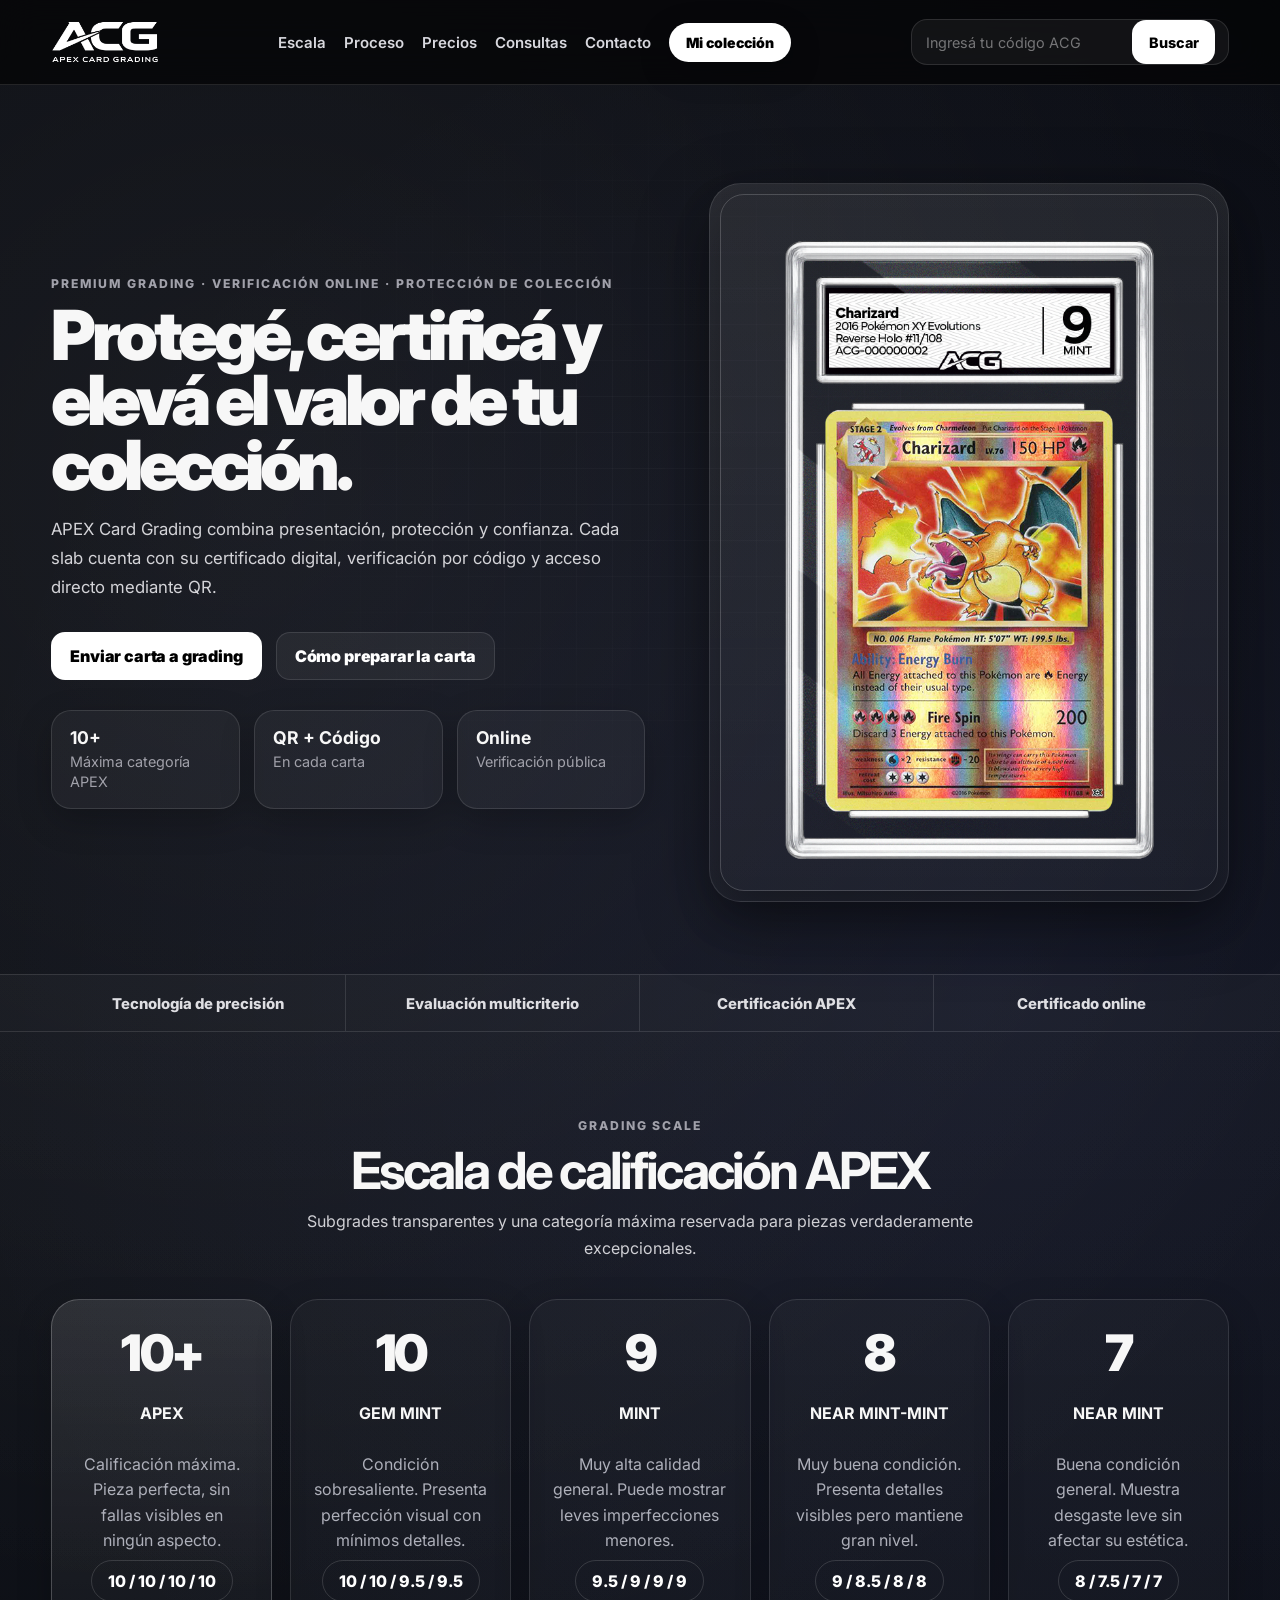
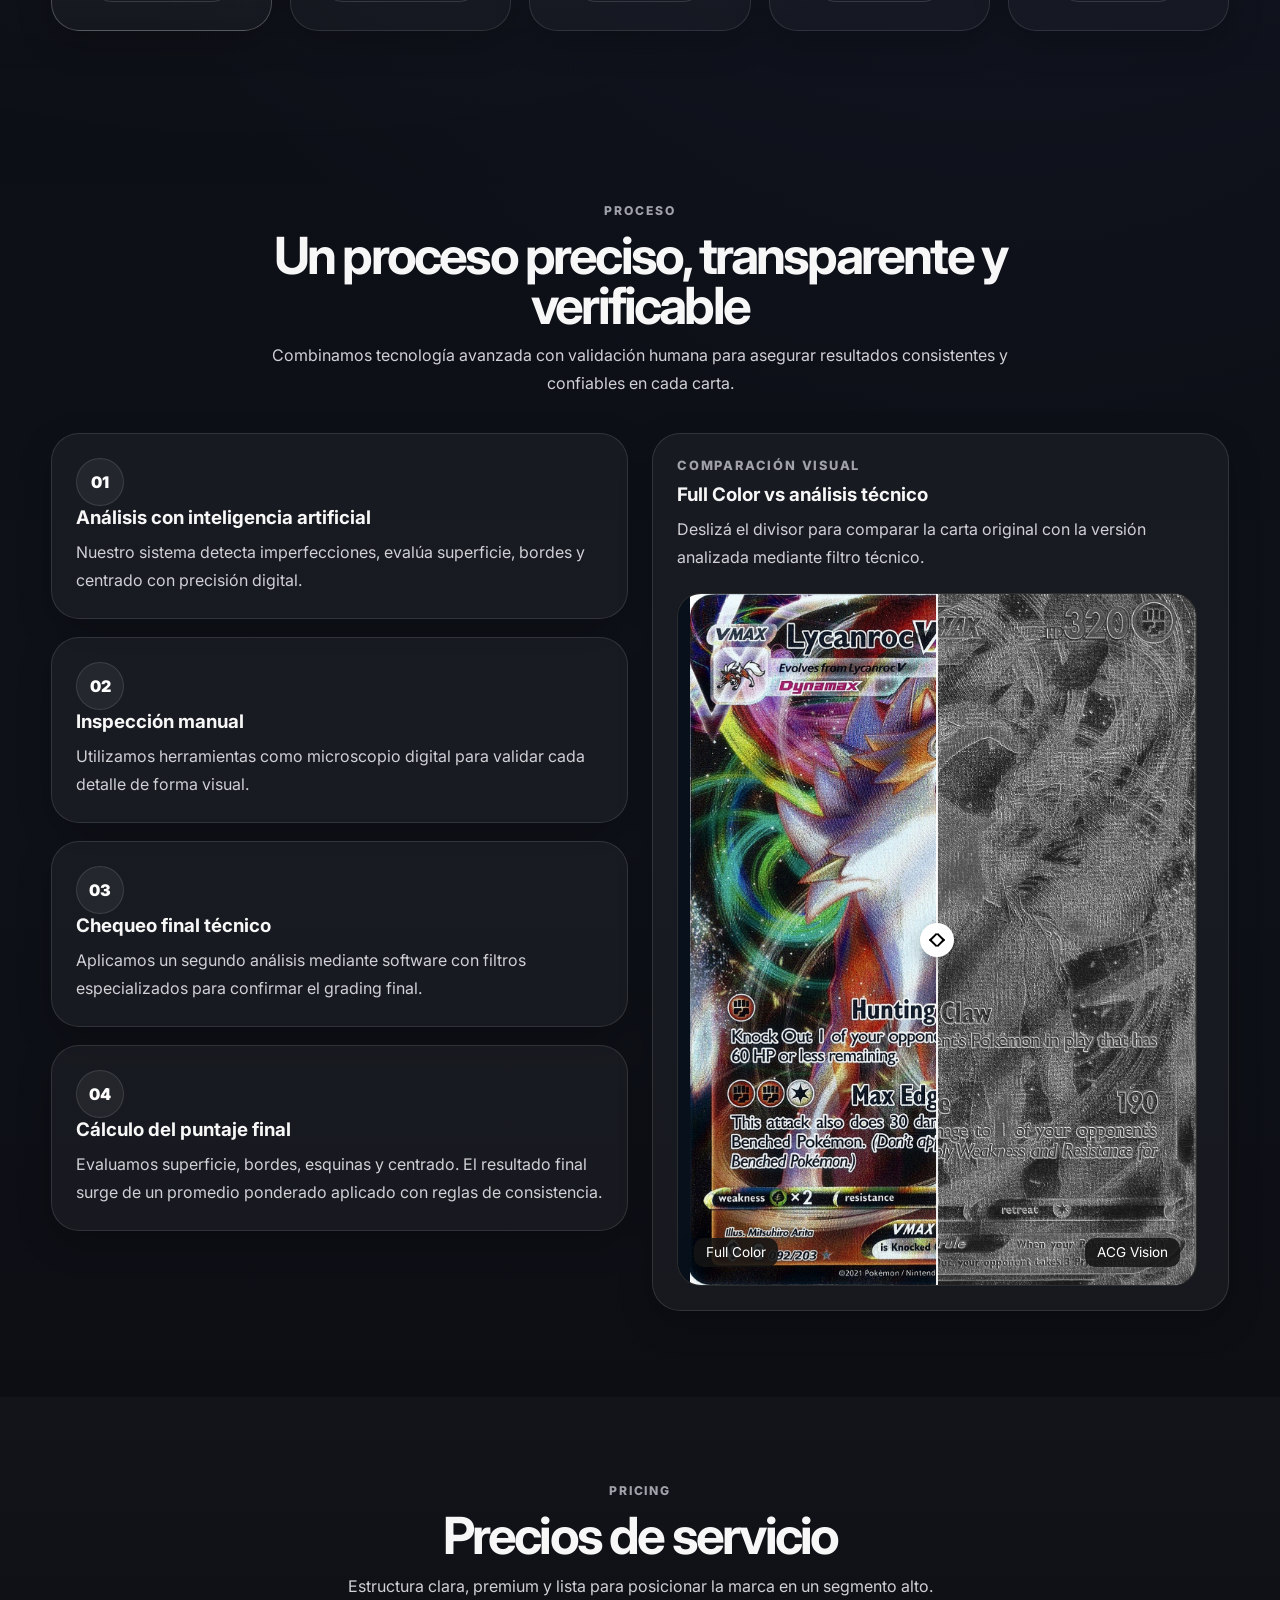
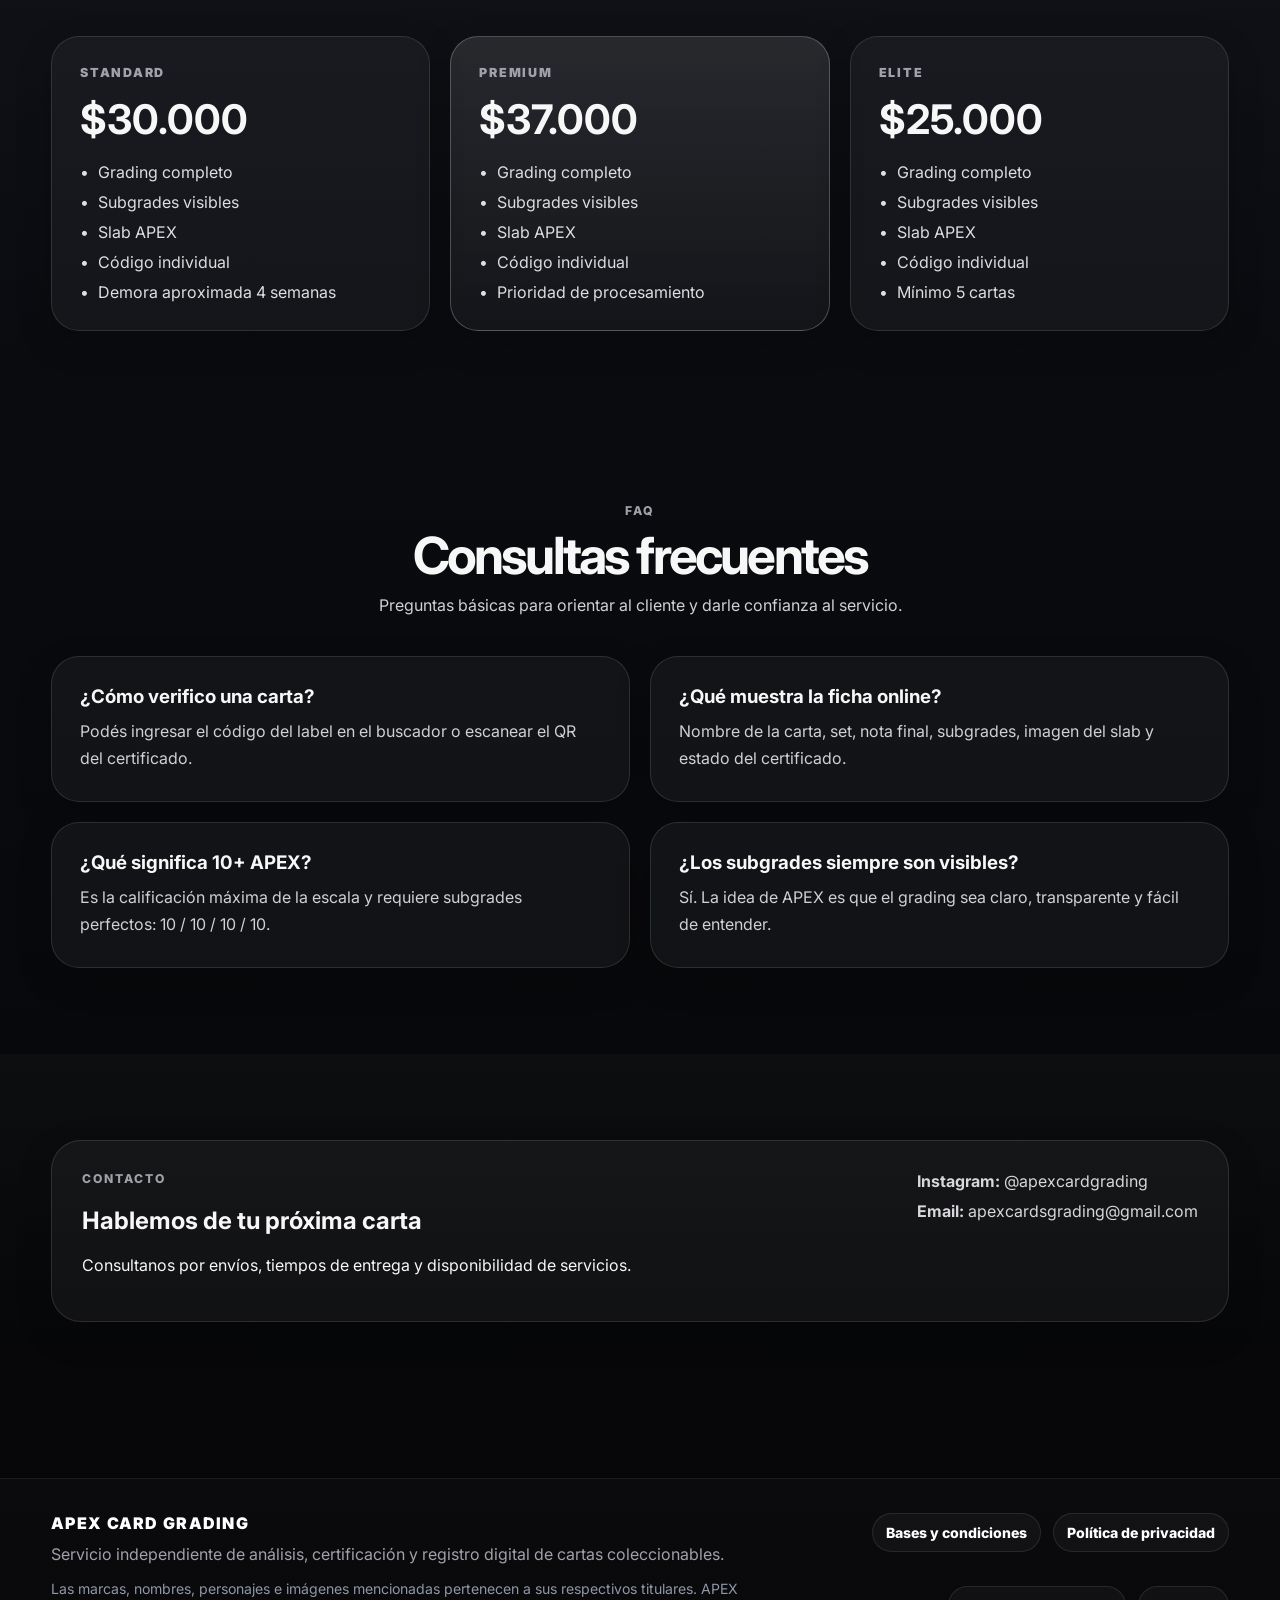
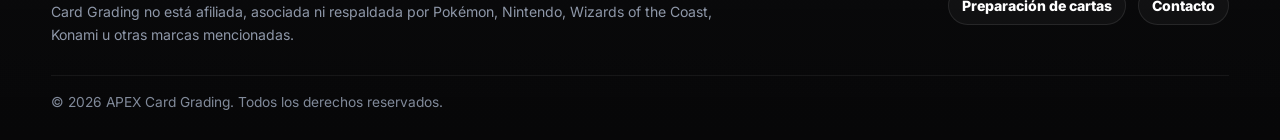
==== commit 902194db: "Add files via upload" ====
--- a/index.html
+++ b/index.html
@@ -290,6 +290,23 @@
       </div>
     </section>
   </main>
+  <footer class="site-footer">
+    <div class="container footer-inner">
+      <div class="footer-brand">
+        <strong>APEX Card Grading</strong>
+        <p>Servicio independiente de análisis, certificación y registro digital de cartas coleccionables.</p>
+        <p class="footer-disclaimer">Las marcas, nombres, personajes e imágenes mencionadas pertenecen a sus respectivos titulares. APEX Card Grading no está afiliada, asociada ni respaldada por Pokémon, Nintendo, Wizards of the Coast, Konami u otras marcas mencionadas.</p>
+      </div>
+      <div class="footer-links">
+        <a href="bases-y-condiciones.html">Bases y condiciones</a>
+        <a href="privacidad.html">Política de privacidad</a>
+        <a href="how-to-prepare.html">Preparación de cartas</a>
+        <a href="index.html#contacto">Contacto</a>
+      </div>
+      <div class="footer-copy">© 2026 APEX Card Grading. Todos los derechos reservados.</div>
+    </div>
+  </footer>
+
 
   <script src="script.js"></script>
 </body>
--- a/styles.css
+++ b/styles.css
@@ -515,39 +515,452 @@
 @media (max-width:640px){.grade-breakdown-grid{grid-template-columns:1fr}}
 
 
-/* Zone analysis aesthetic match */
-.zone-analysis-block{margin-top:30px}
-.zone-summary-grid{display:grid;grid-template-columns:repeat(2,minmax(0,1fr));gap:18px}
-.zone-summary-card{padding:24px;border-radius:22px;background:rgba(255,255,255,.04);border:1px solid rgba(255,255,255,.07);box-shadow:0 20px 60px rgba(0,0,0,.18)}
-.zone-summary-head{margin-bottom:12px}
-.zone-title-wrap{display:flex;align-items:center;gap:10px}
-.zone-icon{display:inline-flex;align-items:center;justify-content:center;width:18px;height:18px;color:#f1b400;font-size:14px;font-weight:900;line-height:1}
-.zone-summary-card b{font-size:1rem;letter-spacing:.08em;text-transform:uppercase;color:#f3f4f7}
-.zone-summary-card p{margin:0;color:#cfd4df;line-height:1.8;font-size:1rem}
-.grade-breakdown-block{display:none !important}
-@media (max-width:900px){.zone-summary-grid{grid-template-columns:1fr}}
-
-
-/* Admin photo editor */
-.analysis-editor{margin-top:18px;padding:18px;border-radius:22px;border:1px solid rgba(255,255,255,.08);background:rgba(255,255,255,.03)}
-.analysis-editor-head{display:flex;justify-content:space-between;gap:12px;align-items:flex-start;margin-bottom:16px}
-.analysis-editor-head strong{font-size:1rem}.analysis-editor-head span{color:var(--muted);font-size:.95rem;max-width:700px}
-.analysis-editor-group + .analysis-editor-group{margin-top:22px;padding-top:18px;border-top:1px solid rgba(255,255,255,.06)}
-.analysis-editor-group h4{margin:0 0 12px;font-size:1rem;letter-spacing:.06em;text-transform:uppercase}
-.analysis-editor-grid{display:grid;grid-template-columns:repeat(2,minmax(0,1fr));gap:16px}
-.analysis-editor-card{padding:14px;border-radius:18px;border:1px solid rgba(255,255,255,.08);background:rgba(10,14,23,.68)}
-.analysis-editor-thumb{position:relative;overflow:hidden;border-radius:14px;background:#0d1017;height:160px;margin-bottom:12px}
-.analysis-editor-thumb img{width:100%;height:100%;object-fit:contain;background:#f2f3f6}
-.analysis-editor-thumb span{position:absolute;left:10px;top:10px;padding:6px 9px;border-radius:999px;background:rgba(0,0,0,.72);color:#fff;font-size:11px;font-weight:800;letter-spacing:.08em;text-transform:uppercase}
-.analysis-editor-card label{display:block;font-size:.92rem;font-weight:700;color:#e9edf5;margin-top:10px}
-.analysis-input,.analysis-textarea{width:100%;margin-top:6px;border-radius:12px;border:1px solid rgba(255,255,255,.1);background:rgba(255,255,255,.04);color:#fff;padding:11px 12px;font:inherit}
-.analysis-textarea{min-height:88px;resize:vertical}
-@media (max-width:900px){.analysis-editor-grid{grid-template-columns:1fr}.analysis-editor-head{flex-direction:column}}
-
-
-/* Zone analysis editor */
-.zone-editor-grid{display:grid;grid-template-columns:repeat(2,minmax(0,1fr));gap:16px}
-.zone-editor-card{padding:14px;border-radius:18px;border:1px solid rgba(255,255,255,.08);background:rgba(10,14,23,.68)}
-.zone-editor-card label{display:block;font-size:.92rem;font-weight:700;color:#e9edf5}
-.zone-textarea{min-height:170px}
+/* Public ownership / collector profile */
+.registered-owner-box{
+  display:flex;
+  align-items:center;
+  justify-content:space-between;
+  gap:16px;
+  padding:16px 18px;
+  border-radius:20px;
+  border:1px solid rgba(255,255,255,.09);
+  background:linear-gradient(180deg, rgba(255,255,255,.055), rgba(255,255,255,.028));
+  box-shadow:0 16px 50px rgba(0,0,0,.18);
+}
+.registered-owner-box span{
+  display:block;
+  color:var(--muted);
+  font-size:.78rem;
+  font-weight:900;
+  letter-spacing:.13em;
+  text-transform:uppercase;
+  margin-bottom:4px;
+}
+.registered-owner-box strong{
+  display:block;
+  color:#fff;
+  font-size:1.1rem;
+  font-weight:900;
+}
+.owner-link,
+.public-collection-link{
+  display:inline-flex;
+  align-items:center;
+  justify-content:center;
+  width:max-content;
+  margin-top:10px;
+  padding:10px 14px;
+  border-radius:999px;
+  border:1px solid rgba(255,255,255,.12);
+  background:rgba(255,255,255,.06);
+  color:#fff;
+  font-weight:800;
+  font-size:.9rem;
+  transition:.2s ease;
+}
+.owner-link{margin-top:0;background:#fff;color:#000;border-color:#fff;white-space:nowrap}
+.owner-link:hover,.public-collection-link:hover{transform:translateY(-1px);filter:brightness(1.08)}
+.collector-headline{display:flex;justify-content:space-between;gap:18px;align-items:center;margin-bottom:18px}
+.collector-stats{display:flex;gap:12px;flex-wrap:wrap;color:var(--muted);font-weight:800}
+.collector-stats span{padding:10px 12px;border-radius:999px;border:1px solid rgba(255,255,255,.08);background:rgba(255,255,255,.04)}
+.collector-stats b{color:#fff;margin-right:4px}
+@media (max-width:760px){.registered-owner-box,.collector-headline{align-items:flex-start;flex-direction:column}.owner-link{margin-top:4px}}
+
+
+/* APEX pop report */
+.certificate-insights-grid{
+  display:grid;
+  grid-template-columns:repeat(2,minmax(0,1fr));
+  gap:15px;
+}
+.pop-report-box{
+  padding:18px;
+  border-radius:20px;
+  border:1px solid rgba(255,255,255,.09);
+  background:
+    radial-gradient(circle at top right, rgba(255,255,255,.08), transparent 42%),
+    linear-gradient(180deg, rgba(255,255,255,.055), rgba(255,255,255,.028));
+  box-shadow:0 16px 50px rgba(0,0,0,.18);
+}
+.pop-report-top{
+  display:flex;
+  justify-content:space-between;
+  align-items:flex-start;
+  gap:14px;
+  margin-bottom:6px;
+}
+.pop-report-top span,
+.pop-report-sub{
+  display:block;
+  color:var(--muted);
+  font-size:.78rem;
+  font-weight:900;
+  letter-spacing:.13em;
+  text-transform:uppercase;
+}
+.pop-report-top strong{
+  color:#fff;
+  font-size:1.8rem;
+  font-weight:900;
+  line-height:1;
+  letter-spacing:-.04em;
+  white-space:nowrap;
+}
+.pop-report-sub{margin-bottom:16px;letter-spacing:.08em;color:#c5cad6}
+.pop-report-stats{
+  display:grid;
+  grid-template-columns:repeat(3,1fr);
+  gap:8px;
+}
+.pop-report-stats div{
+  padding:10px;
+  border-radius:14px;
+  background:rgba(255,255,255,.045);
+  border:1px solid rgba(255,255,255,.065);
+  min-width:0;
+}
+.pop-report-stats small{
+  display:block;
+  color:var(--muted);
+  font-size:.66rem;
+  font-weight:900;
+  letter-spacing:.12em;
+  text-transform:uppercase;
+  margin-bottom:5px;
+}
+.pop-report-stats b{
+  display:block;
+  color:#fff;
+  font-size:.95rem;
+  font-weight:900;
+  white-space:nowrap;
+  overflow:hidden;
+  text-overflow:ellipsis;
+}
+.certificate-insights-grid:has(.pop-report-box.hidden):has(.registered-owner-box.hidden){display:none}
+@media (max-width:1050px){.certificate-insights-grid{grid-template-columns:1fr}}
+@media (max-width:760px){.certificate-insights-grid{grid-template-columns:1fr}.pop-report-stats{grid-template-columns:1fr}}
+
+
+/* Reposition APEX Pop Report + Registered Collector under slab */
+.visual-stack{display:flex;flex-direction:column;gap:22px;min-width:0}
+.certificate-insights-side{margin-top:0}
+@media (max-width:1050px){.verify-layout{grid-template-columns:1fr}.visual-panel{min-height:520px}.certificate-insights-side{grid-template-columns:1fr 1fr}}
+@media (max-width:760px){.certificate-insights-side{grid-template-columns:1fr}}
+
+.compare-grid{align-items:start}.compare-card{background:rgba(255,255,255,.04);border:1px solid rgba(255,255,255,.07);border-radius:22px;overflow:hidden}.compare-stage{position:relative;background:#07101b;overflow:hidden}.compare-stage,.compare-stage img{aspect-ratio:.714/1}.compare-base,.compare-overlay img{display:block;width:100%;height:100%;object-fit:contain;background:#07101b}.compare-overlay{position:absolute;top:0;left:0;height:100%;overflow:hidden;border-right:2px solid rgba(255,255,255,.88);box-shadow:8px 0 18px rgba(0,0,0,.25)}.compare-handle{position:absolute;top:50%;transform:translate(-50%,-50%);width:34px;height:34px;border-radius:999px;background:#fff;color:#111;display:flex;align-items:center;justify-content:center;font-weight:900;box-shadow:0 8px 18px rgba(0,0,0,.28);pointer-events:none}.compare-label{position:absolute;top:14px;z-index:2;padding:7px 12px;border-radius:999px;background:rgba(7,16,27,.82);border:1px solid rgba(255,255,255,.12);color:#fff;font-size:.72rem;font-weight:900;letter-spacing:.08em;text-transform:uppercase}.compare-label-left{left:14px}.compare-label-right{right:14px}.compare-slider-wrap{padding:14px 16px 8px;background:linear-gradient(180deg,rgba(255,255,255,.05),rgba(255,255,255,.03))}.compare-slider{width:100%;accent-color:#ffffff;cursor:ew-resize}.compare-card-label{display:block;padding:0 14px 14px;text-align:center;color:#d8d8de;font-size:.9rem;font-weight:800;letter-spacing:.08em;text-transform:uppercase}.compare-slider::-webkit-slider-thumb{appearance:none;width:18px;height:18px;border-radius:999px;background:#fff;border:none;box-shadow:0 3px 10px rgba(0,0,0,.3)}.compare-slider::-webkit-slider-runnable-track{height:6px;border-radius:999px;background:rgba(255,255,255,.16)}.compare-slider::-moz-range-thumb{width:18px;height:18px;border:none;border-radius:999px;background:#fff;box-shadow:0 3px 10px rgba(0,0,0,.3)}.compare-slider::-moz-range-track{height:6px;border-radius:999px;background:rgba(255,255,255,.16)}
+
+
+/* Verify compare slider — same behavior as index */
+.compare-section-copy{margin:-6px 0 20px;color:#c9cbd3;line-height:1.7;max-width:720px}
+.vision-compare-card{background:rgba(255,255,255,.04);border:1px solid rgba(255,255,255,.07);border-radius:22px;overflow:hidden;box-shadow:0 20px 60px rgba(0,0,0,.18)}
+.verify-image-compare{max-width:none;width:100%;margin-top:0;aspect-ratio:.714/1;border-radius:0;border:0;background:#07101b;cursor:ew-resize}
+.verify-image-compare .compare-base,
+.verify-image-compare .compare-top{position:absolute;inset:0;width:100%;height:100%;display:block;object-fit:contain;background:#07101b}
+.verify-image-compare .compare-base{z-index:1}
+.verify-image-compare .compare-top{z-index:2;clip-path:inset(0 0 0 50%)}
+.verify-image-compare .compare-divider{position:absolute;top:0;left:50%;width:2px;height:100%;background:rgba(255,255,255,.92);transform:translateX(-50%);cursor:ew-resize;z-index:4;box-shadow:0 0 12px rgba(255,255,255,.25)}
+.verify-image-compare .compare-handle{position:absolute;top:50%;left:50%;width:44px;height:44px;transform:translate(-50%,-50%);border-radius:999px;background:#fff;box-shadow:0 8px 20px rgba(0,0,0,.25)}
+.verify-image-compare .compare-handle::before,
+.verify-image-compare .compare-handle::after{content:"";position:absolute;top:50%;width:8px;height:8px;border-top:2px solid #000;border-right:2px solid #000}
+.verify-image-compare .compare-handle::before{left:11px;transform:translateY(-50%) rotate(225deg)}
+.verify-image-compare .compare-handle::after{right:11px;transform:translateY(-50%) rotate(45deg)}
+.verify-image-compare .compare-tag{position:absolute;bottom:18px;z-index:5;background:rgba(20,20,20,.88);color:#fff;padding:8px 12px;border-radius:10px;font-size:.85rem;line-height:1;box-shadow:0 8px 20px rgba(0,0,0,.2);font-weight:800;letter-spacing:0;text-transform:none}
+.verify-image-compare .compare-tag-left{left:16px;top:auto}
+.verify-image-compare .compare-tag-right{right:16px;top:auto}
+.compare-card-label{display:block;padding:12px 14px 14px;text-align:center;color:#d8d8de;font-size:.9rem;font-weight:800;letter-spacing:.08em;text-transform:uppercase;background:rgba(255,255,255,.035)}
+
+
+/* Zone Analysis clean titles */
+.zone-card-head{margin-bottom:12px}
+.summary-card.zone-card .zone-card-head b,
+.summary-card-head.zone-card-head b{
+  display:block;
+  color:#f4f4f7;
+  font-size:1rem;
+  letter-spacing:.08em;
+  text-transform:uppercase;
+  font-weight:900;
+}
+.zone-title-wrap,.zone-icon{display:none !important}
+
+/* Admin Zone Analysis editor */
+.zone-analysis-editor-panel{
+  margin-top:18px;
+  padding:18px;
+  border-radius:22px;
+  border:1px solid rgba(255,255,255,.08);
+  background:rgba(255,255,255,.03);
+}
+.zone-editor-grid{
+  display:grid;
+  grid-template-columns:repeat(2,minmax(0,1fr));
+  gap:16px;
+  margin-top:14px;
+}
+.zone-editor-grid label{
+  display:block;
+  font-weight:800;
+  color:#f4f4f7;
+}
+.zone-editor-textarea{
+  min-height:150px;
+  margin-top:8px;
+}
 @media (max-width:900px){.zone-editor-grid{grid-template-columns:1fr}}
+
+
+/* Image analysis cards: score left + metrics/notes footer */
+.corner-topbar.analysis-topbar,
+.micro-topbar.analysis-topbar,
+.edge-topbar.analysis-topbar{
+  top:10px;
+  left:10px;
+  right:10px;
+  display:flex;
+  justify-content:space-between;
+  align-items:flex-start;
+  gap:10px;
+}
+.analysis-score-badge{
+  display:inline-flex;
+  align-items:center;
+  justify-content:center;
+  min-width:48px;
+  min-height:30px;
+  padding:7px 10px;
+  border-radius:999px;
+  background:rgba(255,196,0,.96);
+  border:1px solid rgba(255,255,255,.30);
+  color:#11131a !important;
+  font-size:.88rem !important;
+  font-weight:950 !important;
+  letter-spacing:.02em;
+  text-shadow:none !important;
+  box-shadow:0 10px 24px rgba(0,0,0,.26);
+}
+.analysis-score-badge.muted{background:rgba(255,255,255,.86);color:#5d6573 !important}
+.analysis-title-badge{
+  display:inline-flex;
+  align-items:center;
+  max-width:70%;
+  padding:7px 10px;
+  border-radius:999px;
+  background:rgba(8,10,16,.76);
+  border:1px solid rgba(255,255,255,.14);
+  color:#fff !important;
+  font-size:.72rem !important;
+  font-weight:900 !important;
+  letter-spacing:.08em;
+  text-transform:uppercase;
+  text-shadow:none !important;
+  box-shadow:0 10px 22px rgba(0,0,0,.18);
+}
+.analysis-detail-panel{
+  padding:13px 14px 14px;
+  background:linear-gradient(180deg,rgba(255,255,255,.05),rgba(255,255,255,.025));
+  border-top:1px solid rgba(255,255,255,.075);
+}
+.analysis-detail-row + .analysis-detail-row{margin-top:12px}
+.analysis-detail-label{
+  display:block;
+  margin-bottom:7px;
+  color:#aeb5c3;
+  font-size:.68rem;
+  font-weight:950;
+  letter-spacing:.14em;
+  text-transform:uppercase;
+}
+.analysis-detail-chips{
+  display:flex;
+  flex-wrap:wrap;
+  gap:8px;
+}
+.corner-metric.analysis-metric-chip,
+.micro-metric.analysis-metric-chip,
+.edge-metric.analysis-metric-chip{
+  display:inline-flex;
+  align-items:center;
+  gap:7px;
+  padding:7px 10px;
+  border-radius:999px;
+  background:rgba(39,219,177,.11);
+  border:1px solid rgba(39,219,177,.26);
+  color:#74f5cf;
+  font-size:.75rem;
+  font-weight:900;
+}
+.analysis-metric-chip small{
+  color:#c3fff1;
+  opacity:.82;
+  font-size:.68rem;
+  font-weight:950;
+  letter-spacing:.08em;
+}
+.analysis-metric-chip b{
+  color:#42f0bf;
+  font-size:.78rem;
+  font-weight:950;
+  letter-spacing:.02em;
+}
+.corner-defect.analysis-note-chip,
+.micro-defect.analysis-note-chip,
+.edge-defect.analysis-note-chip{
+  display:inline-flex;
+  align-items:center;
+  padding:7px 10px;
+  border-radius:10px;
+  background:rgba(255,196,0,.11);
+  border:1px solid rgba(255,196,0,.26);
+  color:#f6c747;
+  font-size:.74rem;
+  font-weight:900;
+  letter-spacing:.02em;
+}
+.analysis-empty-chip{
+  display:inline-flex;
+  align-items:center;
+  padding:7px 10px;
+  border-radius:999px;
+  border:1px solid rgba(255,255,255,.10);
+  color:#8e96a5;
+  background:rgba(255,255,255,.035);
+  font-size:.74rem;
+  font-weight:800;
+  font-style:italic;
+}
+.analysis-empty-chip.no-defects{
+  color:#62e8c2;
+  border-color:rgba(98,232,194,.18);
+  background:rgba(98,232,194,.06);
+}
+.corner-metrics,.micro-metrics,.edge-metrics,.corner-defects,.micro-defects,.edge-defects{display:none !important}
+
+
+/* Practical admin image metrics editor */
+.image-metrics-editor{margin-top:18px;padding:18px;border-radius:24px;border:1px solid rgba(255,255,255,.08);background:rgba(255,255,255,.035);box-shadow:0 20px 70px rgba(0,0,0,.22)}
+.image-metrics-head{align-items:flex-start}.image-metrics-head>div{display:grid;gap:4px}.mini-btn{padding:9px 12px!important;font-size:.82rem!important;border-radius:12px!important;min-height:auto!important}.image-metrics-body{display:grid;gap:20px;margin-top:16px}.metric-editor-group{display:grid;gap:12px}.metric-editor-group+ .metric-editor-group{padding-top:18px;border-top:1px solid rgba(255,255,255,.07)}.metric-editor-group h4{margin:0;color:#f4f4f6;font-size:.95rem;letter-spacing:.12em;text-transform:uppercase}.metric-editor-grid{display:grid;grid-template-columns:repeat(2,minmax(0,1fr));gap:14px}.metric-editor-card{display:grid;grid-template-columns:150px minmax(0,1fr);gap:14px;padding:14px;border-radius:18px;border:1px solid rgba(255,255,255,.08);background:rgba(7,10,17,.68)}.metric-editor-thumb{position:relative;overflow:hidden;border-radius:14px;background:#10141d;min-height:132px}.metric-editor-thumb img{width:100%;height:100%;object-fit:cover;display:block}.metric-editor-thumb span{position:absolute;left:8px;top:8px;padding:6px 8px;border-radius:999px;background:rgba(0,0,0,.72);color:#fff;font-size:.68rem;font-weight:900;letter-spacing:.08em;text-transform:uppercase}.metric-editor-fields{display:grid;grid-template-columns:repeat(4,minmax(0,1fr));gap:8px;align-self:start}.metric-editor-fields label,.metric-notes-label{font-size:.76rem;color:#aeb4c2;font-weight:900;letter-spacing:.08em;text-transform:uppercase}.metric-editor-fields input,.metric-notes-label textarea{width:100%;margin-top:5px;border-radius:12px;border:1px solid rgba(255,255,255,.10);background:rgba(255,255,255,.045);color:#fff;padding:10px;font:inherit;font-size:.9rem;outline:none}.metric-editor-fields input:focus,.metric-notes-label textarea:focus{border-color:rgba(255,255,255,.24);box-shadow:0 0 0 3px rgba(255,255,255,.06)}.metric-notes-label{grid-column:2;display:block}.metric-notes-label textarea{min-height:82px;resize:vertical;text-transform:none;letter-spacing:normal;font-weight:700}.metric-editor-actions{grid-column:2;display:flex;gap:8px;flex-wrap:wrap}.hidden{display:none!important}@media (max-width:1100px){.metric-editor-grid{grid-template-columns:1fr}.metric-editor-card{grid-template-columns:130px minmax(0,1fr)}}@media (max-width:720px){.metric-editor-card{grid-template-columns:1fr}.metric-editor-thumb{height:180px}.metric-editor-fields{grid-template-columns:repeat(2,minmax(0,1fr))}.metric-notes-label,.metric-editor-actions{grid-column:1}}
+
+
+/* Footer institucional / legales */
+.site-footer{
+  position:relative;
+  margin-top:70px;
+  border-top:1px solid rgba(255,255,255,.08);
+  background:linear-gradient(180deg, rgba(255,255,255,.025), rgba(255,255,255,.012));
+  color:var(--muted);
+}
+.footer-inner{
+  display:grid;
+  grid-template-columns:1.5fr 1fr;
+  gap:28px;
+  padding:34px 0 30px;
+}
+.footer-brand strong{
+  display:block;
+  color:#fff;
+  font-size:1rem;
+  font-weight:900;
+  letter-spacing:.08em;
+  text-transform:uppercase;
+  margin-bottom:8px;
+}
+.footer-brand p{
+  margin:0;
+  line-height:1.65;
+  max-width:760px;
+}
+.footer-disclaimer{
+  margin-top:10px!important;
+  font-size:.88rem;
+  color:#8e97a8;
+}
+.footer-links{
+  display:flex;
+  align-items:flex-start;
+  justify-content:flex-end;
+  gap:12px;
+  flex-wrap:wrap;
+}
+.footer-links a{
+  display:inline-flex;
+  align-items:center;
+  justify-content:center;
+  padding:10px 13px;
+  border-radius:999px;
+  border:1px solid rgba(255,255,255,.09);
+  background:rgba(255,255,255,.035);
+  color:#fff;
+  font-size:.88rem;
+  font-weight:800;
+  transition:.2s ease;
+}
+.footer-links a:hover{
+  transform:translateY(-1px);
+  background:rgba(255,255,255,.07);
+}
+.footer-copy{
+  grid-column:1 / -1;
+  padding-top:18px;
+  border-top:1px solid rgba(255,255,255,.06);
+  font-size:.86rem;
+  color:#818a9a;
+}
+.legal-page{
+  padding:40px 0 30px;
+}
+.legal-container{
+  max-width:980px;
+}
+.legal-container h1{
+  margin:0;
+  font-size:clamp(2.3rem,5vw,4.3rem);
+  letter-spacing:-.06em;
+  line-height:.95;
+}
+.legal-lead{
+  margin:18px 0 26px;
+  color:#cbd1dc;
+  font-size:1.08rem;
+  line-height:1.75;
+  max-width:780px;
+}
+.legal-card{
+  padding:30px;
+  border-radius:28px;
+  border:1px solid rgba(255,255,255,.08);
+  background:rgba(255,255,255,.04);
+  box-shadow:0 24px 90px rgba(0,0,0,.22);
+}
+.legal-card h2{
+  margin:28px 0 10px;
+  font-size:1.15rem;
+  letter-spacing:-.02em;
+}
+.legal-card h2:first-child{
+  margin-top:0;
+}
+.legal-card p{
+  margin:0;
+  color:#cfd4df;
+  line-height:1.8;
+}
+.legal-note{
+  margin-top:28px!important;
+  padding:16px 18px;
+  border-radius:18px;
+  border:1px solid rgba(255,255,255,.08);
+  background:rgba(255,255,255,.035);
+  color:#aeb7c8!important;
+}
+@media (max-width:900px){
+  .footer-inner{grid-template-columns:1fr}
+  .footer-links{justify-content:flex-start}
+}
+@media (max-width:640px){
+  .site-footer{margin-top:46px}
+  .footer-inner{padding:28px 0}
+  .footer-links{flex-direction:column;align-items:stretch}
+  .footer-links a{width:100%}
+  .legal-card{padding:22px;border-radius:22px}
+}
